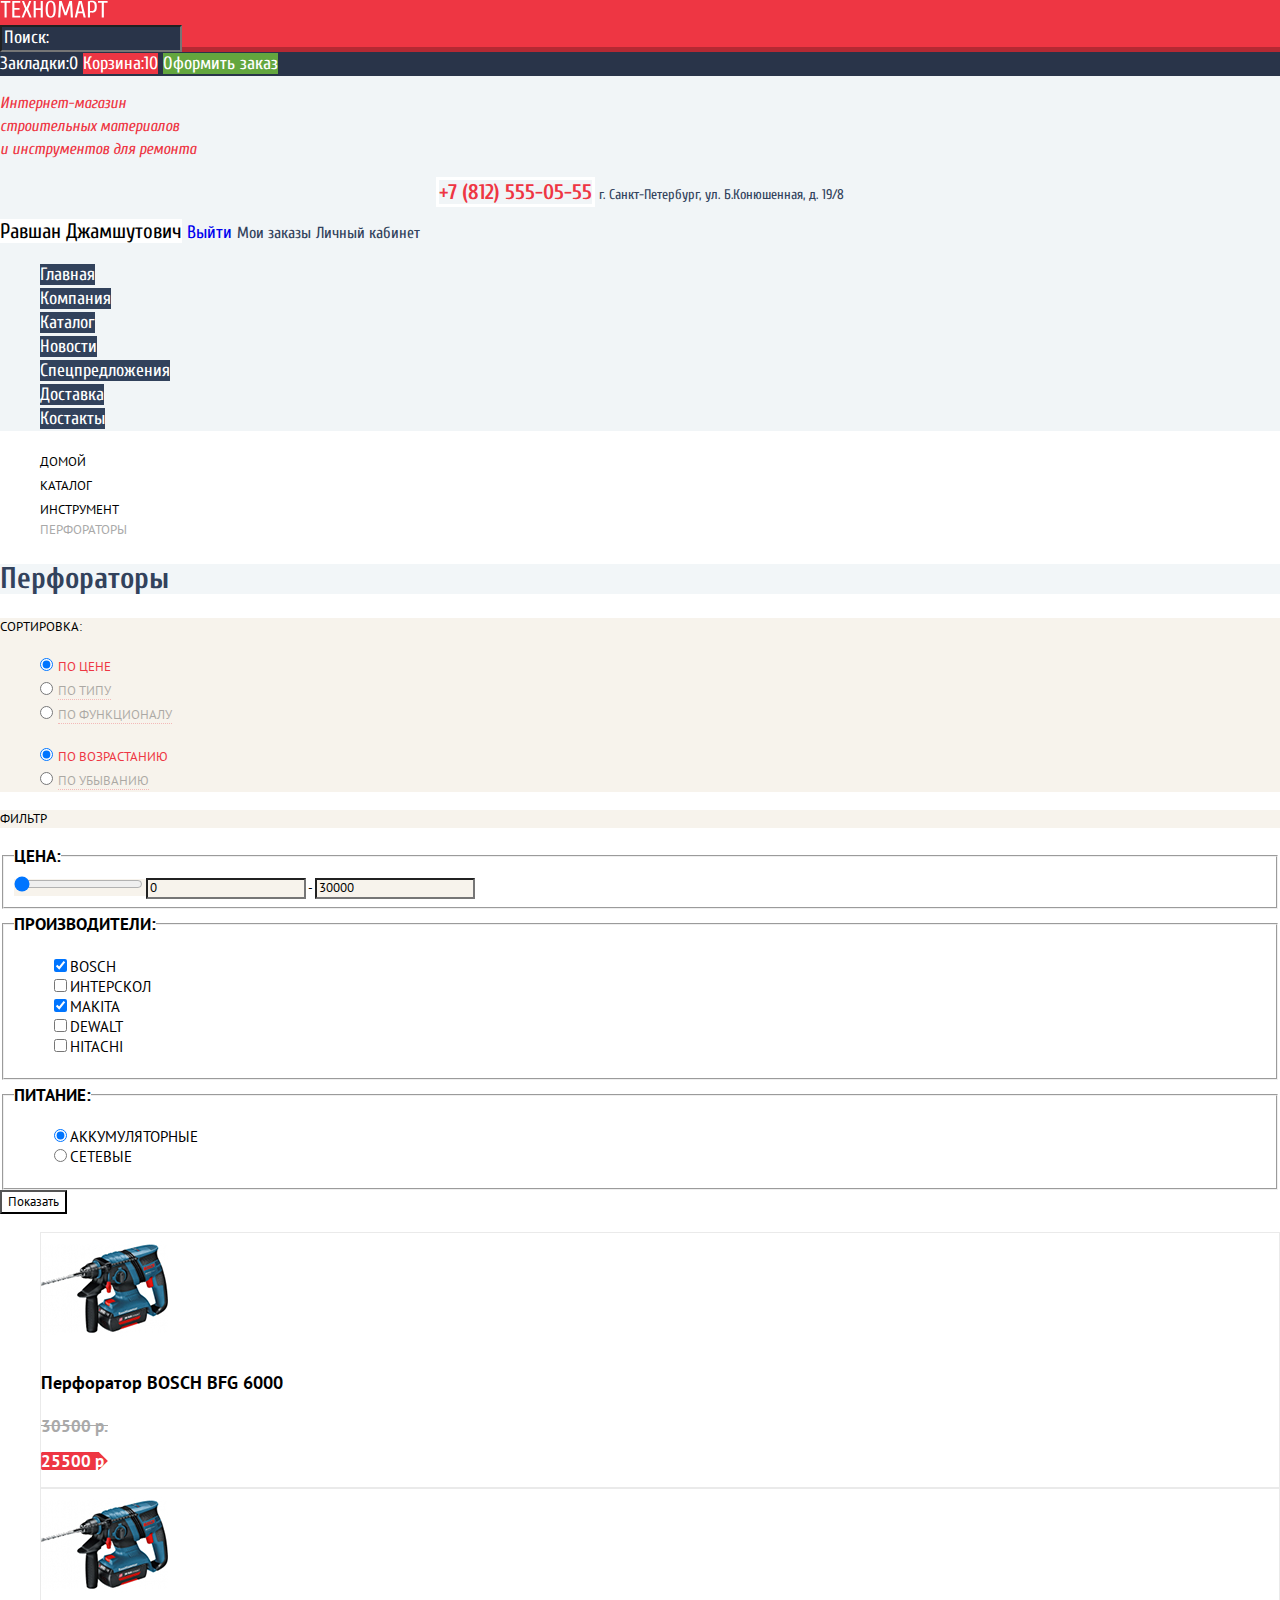
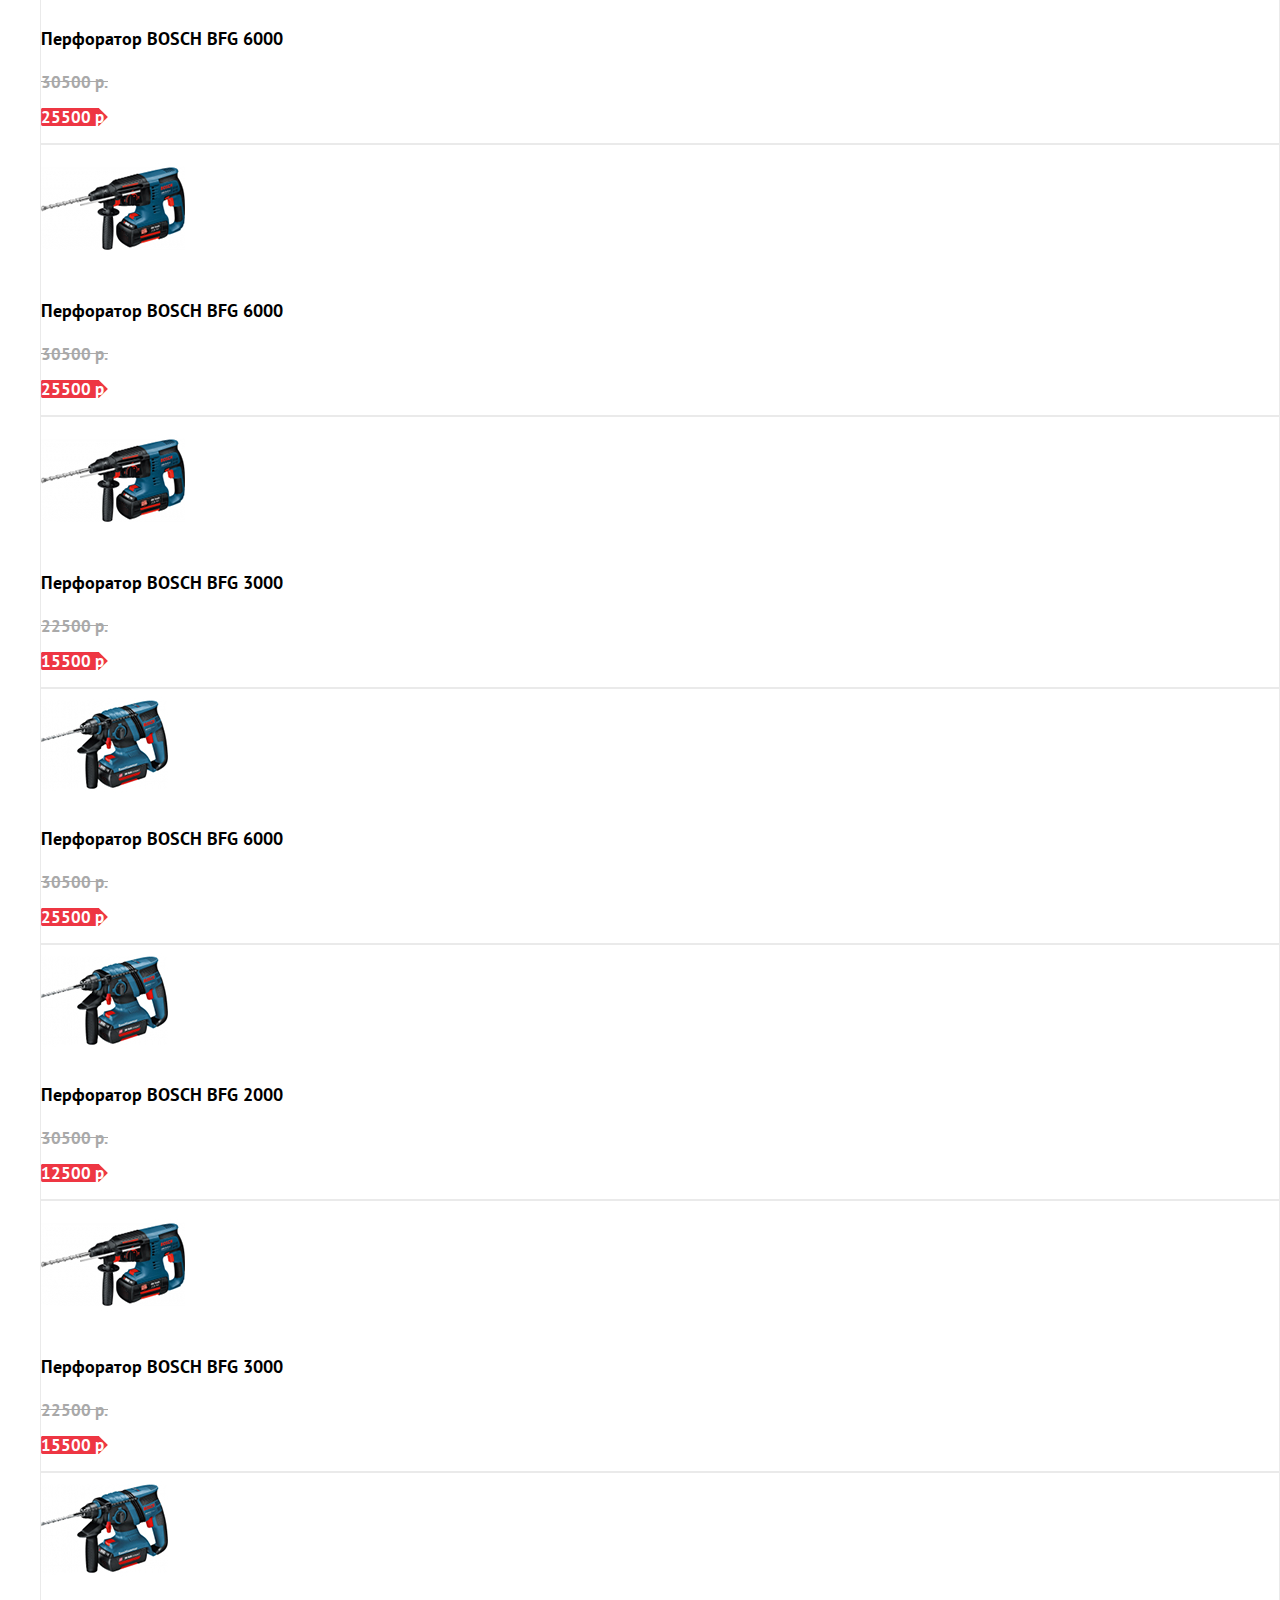
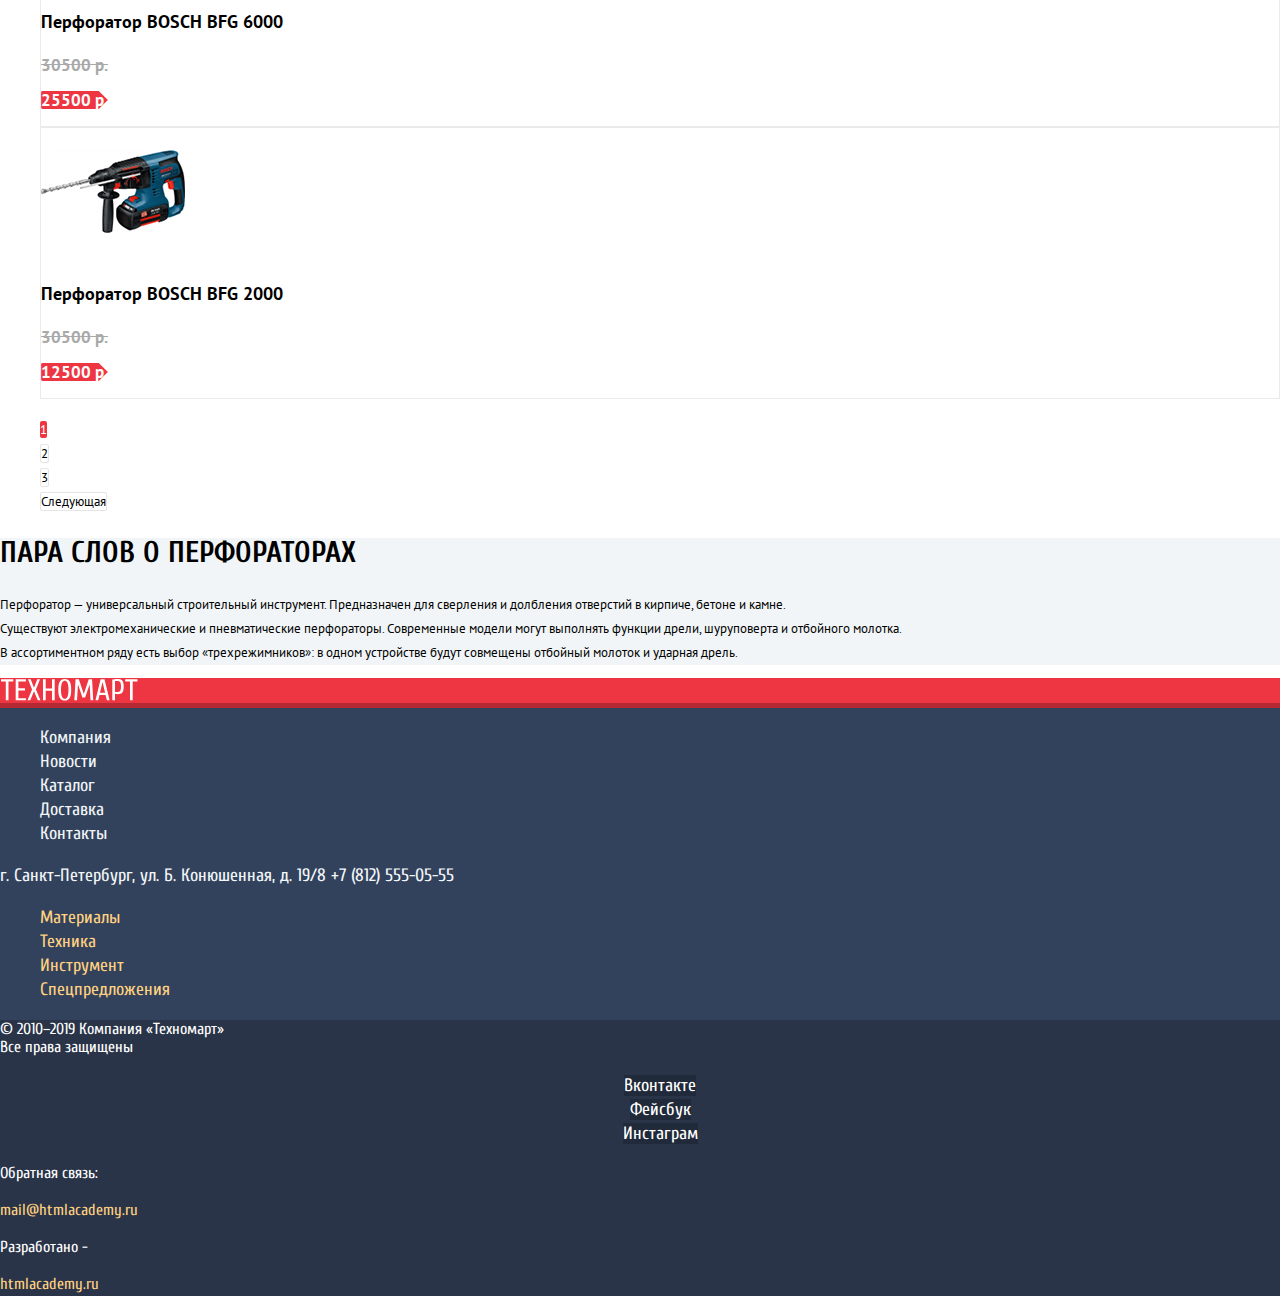
==== catalog.html @ be98cbd3 "Merge pull request #7 from NikitaShakhovich/master" ====
<!DOCTYPE html>
<html class="page" lang="ru">
<head>
  <meta charset="utf-8">
  <title>Каталог - «Техномарт»</title>
  <link rel="preconnect" href="https://fonts.gstatic.com">
  <link href="https://fonts.googleapis.com/css2?family=Cuprum:ital,wght@0,400;0,700;1,400&family=PT+Sans:wght@400;700&display=swap" rel="stylesheet">
  <link href="css/normalize.css" rel="stylesheet">
  <link href="css/style.css" rel="stylesheet">
  <link rel="icon" href="favicon.ico">
  <link rel="icon" href="img/favicon/icon.svg" type="image/svg+xml">
  <link rel="apple-touch-icon" href="img/favicon/180.png">
  <!--    <link rel="manifest" href="manifest.webmanifest">-->
</head>
<body class="page-body">
  <header class="main-header">
    <section class="background-header">
      <div class="main-logo">
        <a>
          <img src="img/icons/logohead.svg" height="18" width="108" alt="logo-technomart-head">
        </a>
        <form class="main-search">
          <input type="search" name="search" placeholder="Поиск:">
        </form>
      </div>
      <div class="main-cart">
        <a class="bookmark" href="#">Закладки:0</a>
        <a class="cart-item" href="#">Корзина:10</a>
        <a class="checkout" href="#">Оформить заказ</a>
      </div>
    </section>
      <div class="head-title">
        <p>Интернет-магазин<br>
          строительных материалов<br>
          и инструментов для ремонта</p>
      </div>
      <div class="head-contact">
        <p>
          <a class="head-phone" href="tel:+78125550555">+7 (812) 555-05-55</a>
          г. Санкт-Петербург, ул. Б.Конюшенная, д. 19/8
        </p>
      </div>
      <div>
        <a class="personal-infomation" href="#">Равшан Джамшутович</a>
        <a class="exit-account" href="#">Выйти</a>
        <a class="orders" href="#">Мои заказы</a>
        <a class="personal-account" href="#">Личный кабинет</a>
      </div>
      <nav class="head-navigation">
        <ul>
          <li><a href="index.html">Главная</a></li>
          <li><a href="#">Компания</a></li>
          <li><a href="catalog.html">Каталог</a></li>
          <li><a href="#">Новости</a></li>
          <li><a href="#">Спецпредложения</a></li>
          <li><a href="#">Доставка</a></li>
          <li><a href="#">Костакты</a></li>
        </ul>
      </nav>
  </header>
  <main class="container">
    <ul class="breadcrumbs">
      <li>
        <a href="index.html">Домой</a>
      </li>
      <li>
        <a href="#">Каталог</a>
      </li>
      <li>
        <a href="#">Инструмент</a>
      </li>
      <li class="breadcrumbs-current">Перфораторы</li>
    </ul>
    <h2 class="h2-catalog">Перфораторы</h2>
    <section class="sorting">
      <h3>Сортировка:</h3>
        <ul class="sorting-list">
          <li class="sorting-item sorting-input-checked">
              <input class="sorting-input-checkbox sorting-input-checked" type="radio" checked name="sorting" value="price" id="sorting-price">
              <label for="sorting-price">по цене</label>
          </li>
          <li class="sorting-item">
              <input class="sorting-input-checkbox" type="radio" name="sorting" value="tupe" id="sorting-tupe">
              <label for="sorting-tupe">по типу</label>
          </li>
          <li class="sorting-item">
              <input class="sorting-input-checkbox" type="radio" name="sorting" value="functional" id="sorting-functional">
              <label for="sorting-functional">по функционалу</label>
          </li>
        </ul>
        <ul class="sorting-list">
          <li class="sorting-item sorting-input-checked">
              <input class="sorting-input-checkbox" type="radio" checked name="topbottom" value="top" id="topbottom-top">
              <label for="topbottom-top">по возрастанию</label>
          </li>
          <li class="sorting-item">
              <input class="sorting-input-checkbox" type="radio" name="topbottom" value="bottom" id="topbottom-bottom">
              <label for="topbottom-bottom">по убыванию</label>
          </li>
        </ul>
    </section>
    <section class="filters">
      <h3>Фильтр</h3>
      <form class="filter" method="get" action="https://echo.htmlacademy.ru/">
        <fieldset class="price-filter">
          <legend>Цена:</legend>
          <label class="price-range">
            <input type="range" name="lineprice" min="1" max="30000" value="1">
          </label>
          <label class="price-min">
            <input type="text" name="minprice" value="0">
          </label>
          <label class="price-max">
            - <input type="text" name="maxprice" value="30000">
          </label>
        </fieldset>
        <fieldset class="manufacturer-filter">
          <legend>Производители:</legend>
          <ul>
            <li class="filter-option filter-checkbox">
              <input class="filter-input-checkbox filter-input" type="checkbox" checked name="bosch" id="filtr-bosch">
              <label for="filtr-bosch">Bosch</label>
            </li>
            <li class="filter-option filter-checkbox">
              <input class="filter-input-checkbox filter-input" type="checkbox" name="interscol" id="filtr-interscol">
              <label for="filtr-interscol">Интерскол</label>
            </li>
            <li class="filter-option filter-checkbox">
              <input class="filter-input-checkbox filter-input" type="checkbox" checked name="makita" id="filtr-makita">
              <label for="filtr-makita">Makita</label>
            </li>
            <li class="filter-option filter-checkbox">
              <input class="filter-input-checkbox filter-input" type="checkbox" name="dewalt" id="filtr-dewalt">
              <label for="filtr-dewalt">Dewalt</label>
            </li>
            <li class="filter-option filter-checkbox">
              <input class="filter-input-checkbox filter-input" type="checkbox" name="hitachi" id="filtr-hitachi">
              <label for="filtr-hitachi">Hitachi</label>
            </li>
          </ul>
        </fieldset>
        <fieldset class="food-filter">
          <legend>Питание:</legend>
          <ul>
            <li class="filter-option filter-radio">
              <input class="filter-input-radio filter-input" type="radio" checked name="food" value="battery" id="battery-food">
              <label for="battery-food">Аккумуляторные</label>
            </li>
            <li class="filter-option filter-radio">
              <input class="filter-input-radio filter-input" type="radio" name="food" value="electro" id="electro-food">
              <label for="electro-food">Сетевые</label>
            </li>
          </ul>
        </fieldset>
        <button type="submit" class="filter-button button">Показать</button>
      </form>
    </section>
    <section class="catalog">
      <ul class="catalog-list">
        <li class="catalog-item">
<!--          сейчас надо прописывать высоту и ширину? я так думаю лучше прописать в css максимальную высоту и ширину.-->
          <img src="img/bosch-bfg-6000.jpg" height="112" width="127" alt="Перфоратор BOSCH BFG 6000">
          <em>
            <a class="emerging-buy" href="#">купить</a>
            <a class="emerging-bookmarks" href="#">в закладки</a>
          </em>
          <a href="#"><h4>Перфоратор BOSCH BFG 6000</h4></a>
          <p><del>30500 р.</del></p>
          <p class="product-price">25500 р.</p>
        </li>
        <li class="catalog-item">
          <img src="img/bosch-bfg-6000.jpg" width="127" height="112" alt="Перфоратор BOSCH BFG 6000">
          <em>
            <a class="emerging-buy" href="#">купить</a>
            <a class="emerging-bookmarks" href="#">в закладки</a>
          </em>
          <a href="#"><h4>Перфоратор BOSCH BFG 6000</h4></a>
          <p><del>30500 р.</del></p>
          <p class="product-price">25500 р.</p>
        </li>
        <li class="catalog-item">
          <img src="img/bosch-bfg-3000-2000.jpg" height="128" width="144" alt="Перфоратор BOSCH BFG 2000">
          <em>
            <a class="emerging-buy" href="#">купить</a>
            <a class="emerging-bookmarks" href="#">в закладки</a>
          </em>
          <a href="#"><h4>Перфоратор BOSCH BFG 6000</h4></a>
          <p><del>30500 р.</del></p>
          <p class="product-price">25500 р.</p>
        </li>
        <li class="catalog-item">
          <img src="img/bosch-bfg-3000-2000.jpg" height="128" width="144" alt="Перфоратор BOSCH BFG 2000">
          <em>
            <a class="emerging-buy" href="#">купить</a>
            <a class="emerging-bookmarks" href="#">в закладки</a>
          </em>
          <a href="#"><h4>Перфоратор BOSCH BFG 3000</h4></a>
          <p><del>22500 р.</del></p>
          <p class="product-price">15500 р.</p>
        </li>
        <li class="catalog-item">
          <img src="img/bosch-bfg-6000.jpg" width="127" height="112" alt="Перфоратор BOSCH BFG 6000">
          <em>
            <a class="emerging-buy" href="#">купить</a>
            <a class="emerging-bookmarks" href="#">в закладки</a>
          </em>
          <a href="#"><h4>Перфоратор BOSCH BFG 6000</h4></a>
          <p><del>30500 р.</del></p>
          <p class="product-price">25500 р.</p>
        </li>
        <li class="catalog-item">
          <img src="img/bosch-bfg-6000.jpg" height="112" width="127" alt="Перфоратор BOSCH BFG 6000">
          <em>
            <a class="emerging-buy" href="#">купить</a>
            <a class="emerging-bookmarks" href="#">в закладки</a>
          </em>
          <a href="#"><h4>Перфоратор BOSCH BFG 2000</h4></a>
          <p><del>30500 р.</del></p>
          <p class="product-price">12500 р.</p>
        </li>
        <li class="catalog-item">
          <img src="img/bosch-bfg-3000-2000.jpg" width="144" height="128" alt="Перфоратор BOSCH BFG 2000">
          <em>
            <a class="emerging-buy" href="#">купить</a>
            <a class="emerging-bookmarks" href="#">в закладки</a>
          </em>
          <a href="#"><h4>Перфоратор BOSCH BFG 3000</h4></a>
          <p><del>22500 р.</del></p>
          <p class="product-price">15500 р.</p>
        </li>
        <li class="catalog-item">
          <img src="img/bosch-bfg-6000.jpg" height="112" width="127" alt="Перфоратор BOSCH BFG 6000">
          <em>
            <a class="emerging-buy" href="#">купить</a>
            <a class="emerging-bookmarks" href="#">в закладки</a>
          </em>
          <a href="#"><h4>Перфоратор BOSCH BFG 6000</h4></a>
          <p><del>30500 р.</del></p>
          <p class="product-price">25500 р.</p>
        </li>
        <li class="catalog-item">
          <img src="img/bosch-bfg-3000-2000.jpg" width="144" height="128" alt="Перфоратор BOSCH BFG 6000">
          <em>
            <a class="emerging-buy" href="#">купить</a>
            <a class="emerging-bookmarks" href="#">в закладки</a>
          </em>
          <a href="#"><h4>Перфоратор BOSCH BFG 2000</h4></a>
          <p><del>30500 р.</del></p>
          <p class="product-price">12500 р.</p>
        </li>
      </ul>
      <ul class="pagination-list">
        <li class="pagination-item pagination-item-current"><a>1</a></li>
        <li class="pagination-item"><a href="#">2</a></li>
        <li class="pagination-item"><a href="#">3</a></li>
        <li class="pagination-item"><a href="#">Следующая</a></li>
      </ul>
    </section>
    <section class="description-perforators">
      <h2>ПАРА СЛОВ О ПЕРФОРАТОРАХ</h2>
      <p>Перфоратор — универсальный строительный инструмент. Предназначен для сверления и долбления отверстий в кирпиче, бетоне и камне.<br>
        Существуют электромеханические и пневматические перфораторы. Современные модели могут выполнять функции дрели, шуруповерта и отбойного молотка.<br>
        В ассортиментном ряду есть выбор «трехрежимников»: в одном устройстве будут совмещены отбойный молоток и ударная дрель.</p>
    </section>
  </main>
  <footer class="main-footer">
    <div class="footer-logo">
      <a>
        <img src="img/icons/logofooter.svg" height="23" width="138" alt="logo-technomart-footer">
      </a>
    </div>
    <nav class="footer-navigation">
      <ul class="footer-navigation-list">
        <li><a href="#">Компания</a></li>
        <li><a href="#">Новости</a></li>
        <li><a href="catalog.html">Каталог</a></li>
        <li><a href="#">Доставка</a></li>
        <li><a href="#">Контакты</a></li>
      </ul>
    </nav>
    <p class="footer-contact">г. Санкт-Петербург, ул. Б. Конюшенная, д. 19/8
      <a class="footer-phone" href="tel:+78125550555">+7 (812) 555-05-55</a>
    </p>
    <nav class="navigation-catalog">
      <ul class="navigation-catalog-list">
        <li><a href="#">Материалы</a></li>
        <li><a href="#">Техника</a></li>
        <li><a href="#">Инструмент</a></li>
        <li><a href="#">Спецпредложения</a></li>
      </ul>
    </nav>
    <section class="social">
      <p class="copyright-tehnomart">© 2010–2019 Компания «Техномарт»<br>
        Все права защищены</p>
      <div class="footer-social">
        <ul class="social-list">
          <li><a class="social-button" href="#">Вконтакте</a></li>
          <li><a class="social-button" href="#">Фейсбук</a></li>
          <li><a class="social-button" href="#">Инстаграм</a></li>
        </ul>
      </div>
      <div class="footer-feedback">
        <p>Обратная связь:</p>
        <a class="footer-link" href="mailto:mail@htmlacademy.ru">mail@htmlacademy.ru</a>
      </div>
      <div class="copyright-htmlacademy">
        <p>Разработано -</p>
        <a class="footer-link" href="https://htmlacademy.ru/">htmlacademy.ru</a>
      </div>
    </section>
  </footer>
</body>
</html>
---- css/style.css ----
/* Variables color text */

:root {
  --basic-black: #000000;
  --basic-white: #FFFFFF;
  --basic-sales-product: #A9A9A9;
  --basic-footer-nav: #F1F5F7;
  --basic-footer-catalog: #FFD180;
  --basic-block-popular: #32425C;
  --basic-hover: #EE3643;               /*  текст при наведении курсора */
  --basic-click: #C5C5C5;               /* текст при клике в блоке логина */
  --basic-footer-contact: #F3F7F9;

  /* Variables color background */

  --basic-button-rest: #EE3643;
  --basic-button-hover: #CA2C37;
  --basic-button-click: #BA2732;
  --basic-nav-rest: #32425C;            /* background блока навигации в покое */
  --basic-block-content: #F7F3EC;       /* background блока фильтров и контент блока под блоком фильтров  */
  --basic-block-name: #F2F6F8;          /* background в блоке <h2> */
  --basic-block-cart: #63A63E;          /* background оформить заказ и купить в покое, оформить заказ (клик) */
  --basic-header-rest: #293449;
  --basic-bookmarks-click: #161D29;     /* background при клике закладкам */
  --basic-buy-hover: #5FBB2D;           /* background при наведении курсора на оформить заказ (купить) */
  --basic-buy-click: #518534;           /* background при клике по оформить заказ (купить) */
  --basic-logo-click: #ba2732;
  --basic-nav-click: #1D2739;           /* background клик по блоку навигации */
  --basic-background-popular: #F9F5F0;
  --basic-block-service: #f1f5f7;       /* background в блоке сервис и описание страницы в блоке над footer */
  --basic-background-popap: #F1F1F1;
  --basic-rgba-header: rgba(255, 255, 255, 0.5);

  /* Variables background block categories catalog */

  --basic-category-materials: #FFBF47;
  --basic-category-tools: #3BBCE3;
  --basic-category-technic: #DC91D8;
  --basic-category-sale: #8ED78F;
  --basic-category-delivery: #FFC047;
  --basic-category-perforators: rgba(0, 0, 0, 0.25);

  /* Variables border color and shadow */
  --basic-white-rgba: rgba(255, 255, 255, 0.3);
  --basic-hover-rgba: rgba(77.3, 77.3, 77.3, 0.3);
  --basic-active-rgba: rgba(169, 169, 169, 0.3);
  --basic-footer-active: rgba(241, 245, 247, 0.5);
  --basic-border-product: #EAEAEA;
  --basic-shadow-buy: #367315;
  --basic-border-bookmarks: #63A63E;
  --basic-border-bookmarks-hover: #32425C;
  --basic-shadow-block-service: #293449;
  --basic-shadow-block-service2: #405069;
  --basic-gradient: #212A3A;
  --basic-border-pagination: #E5E5E5;
  --basic-border-active: #EE3643;
}

/* Global */
body {
  min-width: 1200px;
  margin: 0;
  padding: 0;
  font-family: Cuprum, "PT Sans", Arial, sans-serif;
  font-size: 18px;
  line-height: 24px;
  font-weight: 400;
  color: var(--basic-white);
  background-color: var(--basic-white);   /* ЗАМЕНИТЬ НА БЕЛЫЙ */
}

img {
  max-width: 100%;
  height: auto;
}

a {
  text-decoration: none;
}

/* HEADER */
.main-header {
  background-color: var(--basic-block-service);
}
.main-logo {
  background-color: var(--basic-button-rest);
  box-shadow: inset 0 -5px 0 rgba(0, 0, 0, 0.24);
}
.main-logo:active{
  background-color: var(--basic-logo-click);   /* на главной убрать  */
}
.main-logo:hover,
.main-logo:focus{
}
.main-search input {
  background-color: var(--basic-header-rest);
}
.main-search input::placeholder {
  color: var(--basic-white);
}
.main-search input:focus {
  background-color: var(--basic-white);
}
.background-header {
  background-color: var(--basic-header-rest);
}
.checkout {
  background-color: var(--basic-block-cart);
  color: var(--basic-white);
}
.checkout:focus,
.checkout:hover{
  background-color: var(--basic-buy-hover);
}
.checkout:active{
  background-color: var(--basic-block-cart);
  color: var(--basic-rgba-header);
}
.cart:focus,
.cart:hover{}
.cart:active{
  color: var(--basic-rgba-header);
}
.cart, .cart-item {
  color: var(--basic-white);
}
.bookmark {
  color: var(--basic-white);
}
.bookmark:active{
  background-color: var(--basic-bookmarks-click);
  color: var(--basic-rgba-header);
}
.bookmark a:hover,
.bookmark a:focus{}
.head-title {
  color: var(--basic-hover);
  font: inherit;
  font-style: italic;
  font-size: 16px;
  line-height: 23px;
}
.head-contact {
  color: var(--basic-block-popular);
  font-size: 14px;
  line-height: 24px;
  text-align: center;
}
.head-phone {
  color: var(--basic-hover);
  font-size: 21px;
  line-height: 30px;
  font-weight: bold;
  border: 3px solid var(--basic-white);
}
.login a, .personal-infomation {
  background-color: var(--basic-white);
  color: var(--basic-black);
  font-size: 21px;
  line-height: 21px;
}
.login a:hover,
.login a:focus,
.personal-infomation:hover,
.personal-infomation:focus,
.orders:hover,
.orders:focus,
.personal-account:hover,
.personal-account:focus{
  color: var(--basic-hover);
}
.login a:active,
.personal-infomation:active,
.personal-account:active,
.orders:active {
  color: var(--basic-click);
}
.head-navigation ul{
  list-style: none;
}
.head-navigation a{
  background-color: var(--basic-nav-rest);
  color: var(--basic-white);
}
.head-navigation a:hover,
.head-navigation a:focus{
  background-color: var(--basic-header-rest);
}
.head-navigation a:active{
  color: var(--basic-rgba-header);
}


/* CATALOG categories */
.categories-list{
  list-style: none;
}
.categories-materials {
  background-color: var(--basic-category-materials);
}
.categories-tool {
  background-color: var(--basic-category-tools);
}
.categories-technics {
  background-color: var(--basic-category-technic);
}
.categories-sale {
  background-color: var(--basic-category-sale);
}
.categories-delivery {
  background-color: var(--basic-category-delivery);
}
.categories-list a {
  font-size: 14px;
  line-height: 30px;
  background-color: var(--basic-white-rgba);
  color: var(--basic-white);
  text-transform: uppercase;
}
.categories-list h3{
  font-size: 24px;
  line-height: 30px;
  font-weight: bold;
}
.categories-list a:hover,
.categories-list a:focus {
  background-color: var(--basic-hover-rgba);
}
.categories-list a:active{
  background-color: var(--basic-active-rgba);
}
.categories-perforators h2 {
  background-color: var(--basic-category-perforators);
  font-size: 36px;
  line-height: 36px;
  font-weight: bold;
  text-transform: uppercase;
}
.categories-perforators p {
  background-color: var(--basic-category-perforators);
}
.categories-perforators a {
  text-transform: uppercase;
  font-size: 14px;
  line-height: 18px;
  color: var(--basic-white);
  background-color: var(--basic-button-rest);
}
.categories-perforators a:hover,
.categories-perforators a:focus {
  background-color: var(--basic-button-hover);
}
.categories-perforators a:active {
  background-color: var(--basic-button-click);
}


/* popular goods */
.block-popular {
  background-color: var(--basic-background-popular);
}
 .block-popular h2 {
  font-size: 30px;
  line-height: 30px;
  color: var(--basic-block-popular);
  text-transform: uppercase;
  font-weight: 400;
}
.button-red {
  text-transform: uppercase;
  font-size: 14px;
  line-height: 18px;
  color: var(--basic-white);
  background-color: var(--basic-button-rest);
}
.button-red:hover,
.button-red:focus {
  background-color: var(--basic-button-hover);
}
.button-red:active {
  background-color: var(--basic-button-click);
}
.popular-product-list, .catalog-list {
  list-style: none;
}
.popular-product-item, .catalog-item  {
  border: 1px solid var(--basic-border-product);
}
.popular-product-item p, .catalog-item{
  font-family: 'PT Sans', sans-serif;
  font-size: 17px;
  line-height: 18px;
  font-weight: bold;
  color: var(--basic-sales-product);
}
.popular-product-item .product-price,
.catalog-item .product-price {
  background-image: url("../img/icons/red-button-price.svg");
  background-repeat: no-repeat;
  background-size: contain;
  color: var(--basic-white);
  font-family: 'PT Sans', sans-serif;
  font-size: 17px;
  line-height: 18px;
  font-weight: bold;
}
em {
  display: none;
}
.popular-product-item:hover em,
.catalog-item:hover em{
  display: block;
}
em .emerging-buy{
  color: var(--basic-white);
  font-size: 14px;
  line-height: 18px;
  text-transform: uppercase;
  font-style: normal;
  background-color: var(--basic-block-cart);
  border-radius: 2px;
  box-shadow: inset 0 -3px 0 var(--basic-shadow-buy);
}
.emerging-buy:hover,
.emerging-buy:focus {
  background-color: var(--basic-buy-hover);
}
.emerging-buy:active {
  background-color: var(--basic-buy-click);
}
em .emerging-bookmarks{
  color: var(--basic-block-popular);
  font-size: 14px;
  line-height: 18px;
  text-transform: uppercase;
  font-style: normal;
  border: 3px solid var(--basic-border-bookmarks);
  background-color: var(--basic-white);
  border-radius: 2px;
}
.emerging-bookmarks:hover,
.emerging-bookmarks:focus {
  border: 3px solid var(--basic-border-bookmarks-hover);
  box-shadow: 0 4px 4px rgba(0, 0, 0, 0.25);
  text-shadow: 0 4px 4px rgba(0, 0, 0, 0.25);
}
.emerging-bookmarks:active {
  border: 3px solid var(--basic-border-bookmarks-hover);
  opacity: 0.5;
  box-shadow: none;
  text-shadow: none;
}
.popular-product-item a, .catalog-item a {
  color: var(--basic-black);
  font-family: 'PT Sans', sans-serif;;
  font-size: 18px;
  line-height: 20px;
  font-weight: bold;
}


/* popular manufacturer */

.popular-manufacturer-list {
  list-style: none;
}
.popular-manufacturer-item {
  background-color: var(--basic-white);
  border: 1px solid var(--basic-border-product);
}
.popular-manufacturer-item:hover,
.popular-manufacturer-item:focus {
  background-color: var(--basic-white);
  box-shadow: 0 4px 20px rgba(0, 0, 0, 0.15);
}
.popular-manufacturer-item:active {
  background-color: var(--basic-white);
  box-shadow: 0 4px 20px rgba(0, 0, 0, 0.15);
  opacity: 0.5;
}


/* block service  */
.service {
  background-color: var(--basic-block-service);
}
.service-list {
  list-style: none;
}
.service h2, .description-perforators h2 {
  color: var(--basic-black);
  text-transform: none;
  font-size: 30px;
  line-height: 30px;
}
.service p, .description-perforators p {
  font-family: 'PT Sans', sans-serif;;
  font-size: 13px;
  line-height: 24px;
  color: var(--basic-black);
}
.description-service {
  list-style: none;
}
.description-service h2, .h2-catalog {
  color: var(--basic-block-popular);
  text-transform: none;
  font-size: 30px;
  line-height: 30px;
}
.description-service p {
  font-family: 'PT Sans', sans-serif;;
  font-size: 13px;
  line-height: 24px;
  color: var(--basic-black);
}
.service-list label {
  font-size: 21px;
  line-height: 30px;
  font-weight: bold;
  color: var(--basic-white);
  background-color: var(--basic-nav-rest) ;
  box-shadow: 0 1px 0 var(--basic-shadow-block-service), inset 0 1px 0 var(--basic-shadow-block-service2);
}

.service-item input:checked + label {
  color: var(--basic-block-popular);
  background-color: var(--basic-white);
  box-shadow: 0 1px 0 var(--basic-white);
}
.service-item label:hover {
  color: var(--basic-white);
  background-color: var(--basic-header-rest);
  box-shadow: 0 1px 0 var(--basic-shadow-block-service), inset 0 1px 0 var(--basic-shadow-block-service2);
}


/*  description-company  */
.description-company h2 {
  color: var(--basic-black);
  text-transform: none;
  font-size: 30px;
  line-height: 30px;
}
.description-company p {
  font-family: 'PT Sans', sans-serif;
  font-size: 13px;
  line-height: 24px;
  color: var(--basic-black);
}
.delivery-list {
  font-size: 18px;
  line-height: 24px;
  color: var(--basic-black);
}
.contact h2 {
  color: var(--basic-black);
  text-transform: none;
  font-size: 30px;
  line-height: 30px;
}
.contact p {
  font-family: 'PT Sans', sans-serif;;
  font-size: 13px;
  line-height: 24px;
  color: var(--basic-black);
}


/* footer */
.main-footer {
  background-color: var(--basic-nav-rest);
}
.footer-logo {
  background-color: var(--basic-button-rest);
  box-shadow: inset 0 -5px 0 rgba(0, 0, 0, 0.24);
}
.footer-logo:active{
  background-color: var(--basic-logo-click);   /* на главной убрать  */
}
.footer-logo a:hover,
.footer-logo a:focus{}

.footer-navigation-list {
  list-style: none;
}
.footer-navigation-list a{
  color: var(--basic-block-service);
}
.footer-navigation-list a:hover,
.footer-navigation-list a:focus {
  text-decoration-line: underline;
}
.footer-navigation-list a:active {
  opacity: 0.5;
  text-decoration: none;
}
.footer-contact {
  color: var(--basic-footer-contact);
}
.footer-phone {
  color: var(--basic-footer-contact);
}
.navigation-catalog-list {
  list-style: none;
}
.navigation-catalog-list a {
  color: var(--basic-footer-catalog);
}
.navigation-catalog-list a:hover,
.navigation-catalog-list a:focus {
  text-decoration-line: underline;
}
.navigation-catalog-list a:active {
  opacity: 0.5;
  text-decoration: none;
}


/* social */
.social {
  background-color: var(--basic-header-rest);
}
.social p {
  font-size: 16px;
  line-height: 18px;
}
.social-list {
  list-style: none;
  text-align: center;
}
.social-button {
  color: inherit;
  background: linear-gradient(0deg, var(--basic-gradient), var(--basic-gradient));
}
.social-button:hover,
.social-button:focus,
.social-button:active{
  background: var(--basic-button-rest)
}
.footer-link, .footer-feedback p {
  font-size: 16px;
  line-height: 18px;
}
.footer-link {
  color: var(--basic-footer-catalog);
  text-decoration: none;
}
.footer-link:hover,
.footer-link:focus {
  text-decoration: underline;
}
.footer-link:active {
  color: var(--basic-button-rest);
  text-decoration: none;
}

    /* catalog header*/
.cart-item {
  background-color: var(--basic-button-rest);
}
.orders, .personal-account {
  font-size: 16px;
  line-height: 18px;
  color: var(--basic-block-popular);
}
.breadcrumbs {
  list-style: none;
}
.breadcrumbs a, .breadcrumbs-current {
  font-family: 'PT Sans', sans-serif;
  font-style: normal;
  font-size: 13px;
  line-height: 18px;
  color: var(--basic-black);
  text-transform: uppercase;
}
.breadcrumbs-current {
  color: var(--basic-sales-product);
}

/* filters adn sorting*/
.h2-catalog {
  background-color: var(--basic-block-name);
}
.sorting {
  background-color: var(--basic-block-content);
}
.sorting-list {
  list-style: none;
}

.sorting h3, .sorting-item label, .filters h3, .filters {
  color: var(--basic-black);
  font-size: 13px;
  line-height: 18px;
  font-family: 'PT Sans', sans-serif;
  font-style: normal;
  font-weight: normal;
  text-transform: uppercase;
}
.sorting-item label{
  opacity: 0.3;
  border-bottom: 1px dotted var(--basic-hover);
  list-style: none;
}
.sorting-item input:checked + label {
  color: var(--basic-hover);
  opacity: 1;
  border-bottom: none;
}
.sorting-item label:hover {
  color: var(--basic-black);
  opacity: 1;
  border-bottom: 1px solid var(--basic-hover);
  line-height: 17px;
}
.filters h3 {
  background-color: var(--basic-block-content);
}
.filters legend {
  font-size: 17px;
  line-height: 30px;
  text-transform: uppercase;
  font-weight: bold;
}
.price-max input, .price-min input, .price-range {
  background-color: var(--basic-block-content);
}
.manufacturer-filter ul {
  list-style: none;
}
.manufacturer-filter label {
  font-size: 15px;
  line-height: 19px;
}

.filter-input-checkbox:hover + label,
.filter-input-checkbox:focus + label,
.filter-input-checkbox:checked + label{
}
.filter-input-checkbox:disabled + label {
  opacity: 0.4;
}
.filter-input-radio:hover + label,
.filter-input-radio:focus + label,
.filter-input-radio:checked + label{
}
.filter-input-radio:disabled + label{
  opacity: 0.4;
}
.food-filter ul {
  list-style: none;
}
.food-filter label {
  font-size: 15px;
  line-height: 19px
}
.filter-button {
  background-color: var(--basic-white);
  font-size: 13px;
  line-height: 18px;
}


/* pagination-list */
.pagination-list {
  list-style: none;
}
.pagination-item a{
  border: 1px solid var(--basic-border-pagination);
  border-radius: 2px;
  font-family: 'PT Sans', sans-serif;
  font-size: 13px;
  line-height: 18px;
  font-weight: normal;
  color: var(--basic-black);
  background-color: var(--basic-white);
}
.pagination-item a:active{
  border: 1px solid var(--basic-border-active);
}
.pagination-item-current a,
.pagination-item-current a:hover,
.pagination-item-current a:focus,
.pagination-item-current a:active {
  border: none;
  background-color: var(--basic-button-rest);
  color: var(--basic-white);
}

   /*description page*/

.description-perforators  {
  background-color: var(--basic-block-service);
}
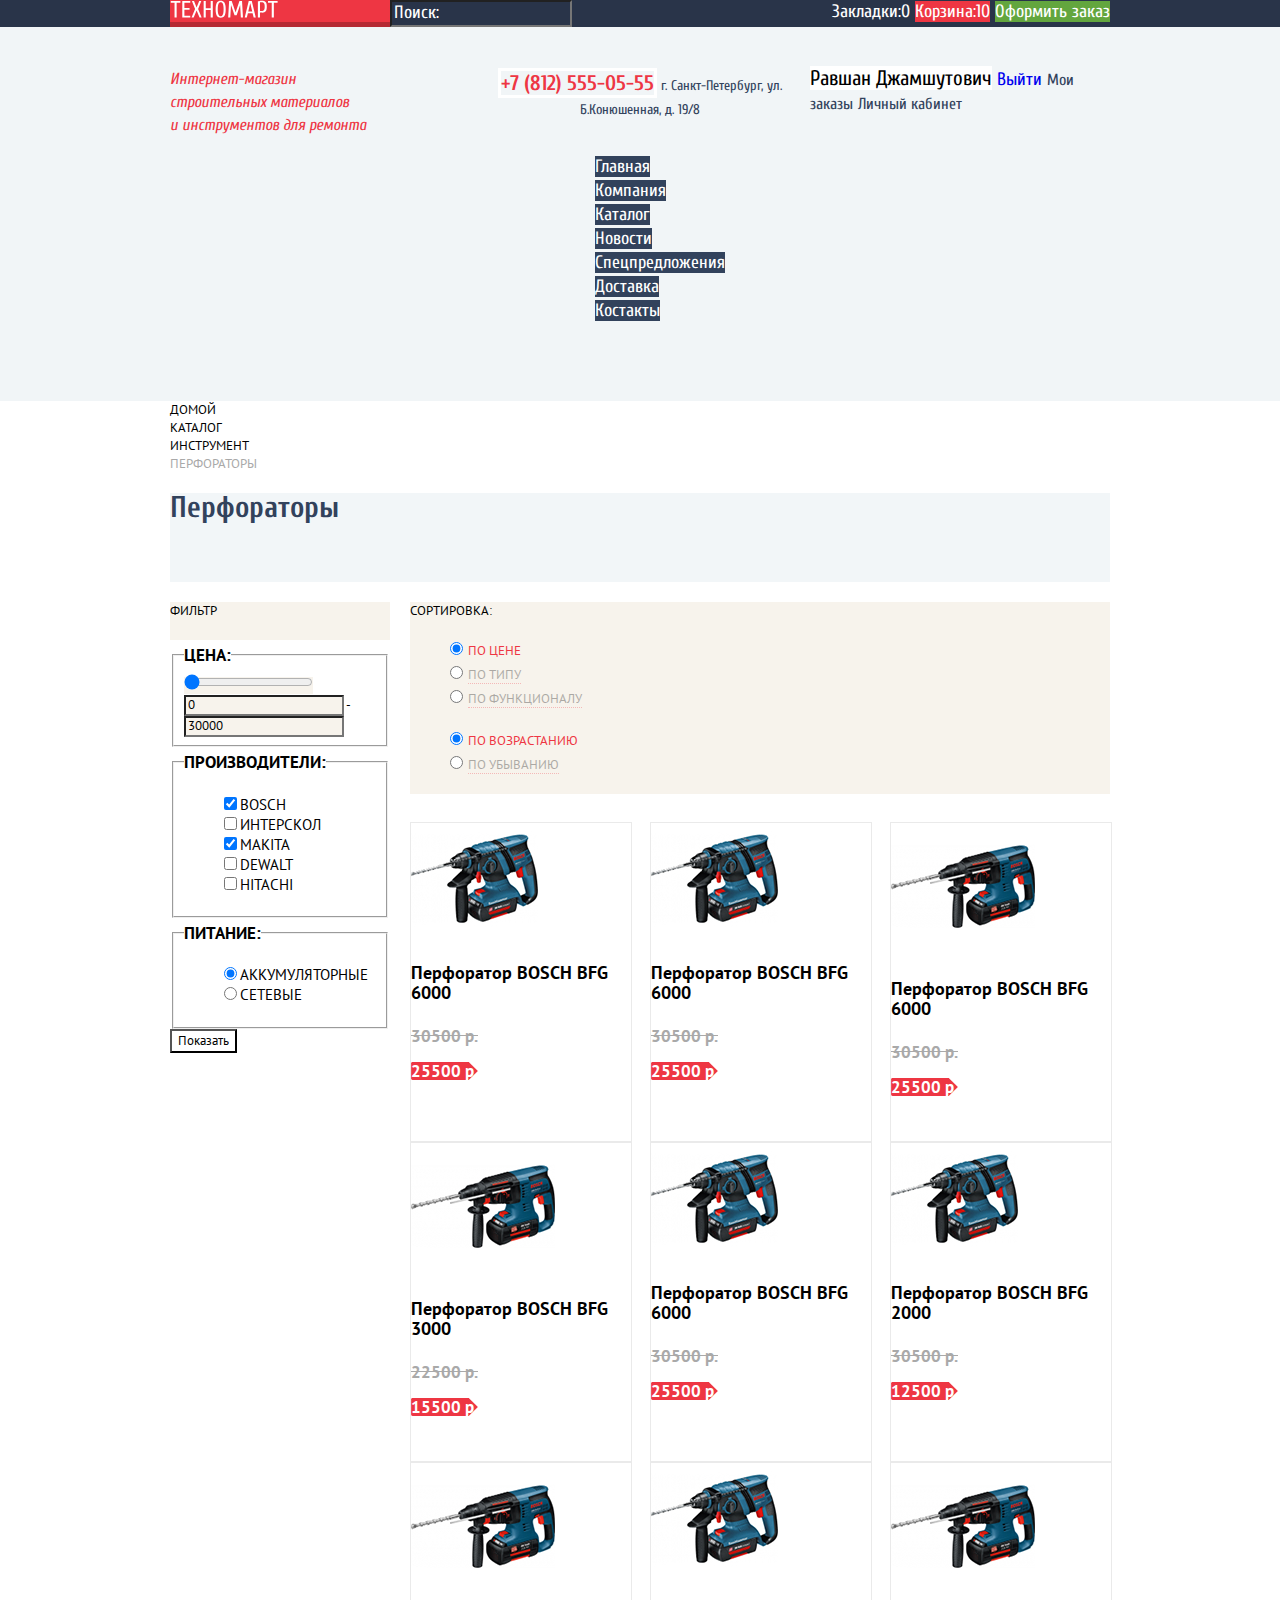
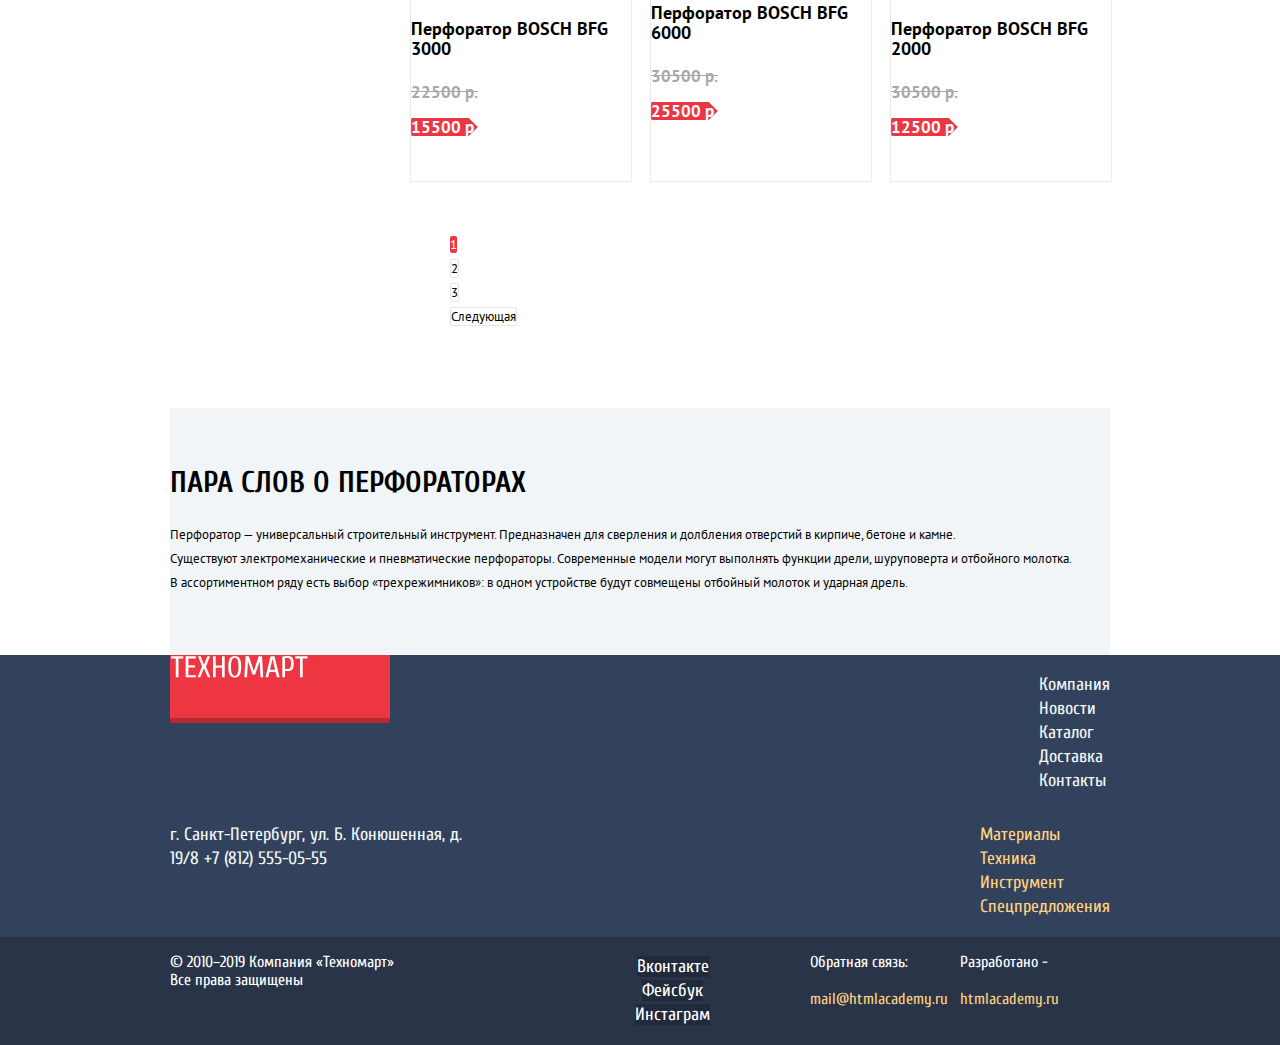
==== commit 4c068636: "Merge pull request #9 from NikitaShakhovich/master" ====
--- a/catalog.html
+++ b/catalog.html
@@ -13,290 +13,347 @@
   <!--    <link rel="manifest" href="manifest.webmanifest">-->
 </head>
 <body class="page-body">
-  <header class="main-header">
-    <section class="background-header">
-      <div class="main-logo">
-        <a>
-          <img src="img/icons/logohead.svg" height="18" width="108" alt="logo-technomart-head">
-        </a>
+<header class="main-header">
+  <div class="main-bar">
+    <section class="smooth container">
+      <section class="background-header">
+        <div class="main-logo">
+          <a class="logo-img">
+            <img src="img/icons/logohead.svg" height="18" width="108" alt="logo-technomart-head">
+          </a>
+        </div>
         <form class="main-search">
           <input type="search" name="search" placeholder="Поиск:">
         </form>
-      </div>
-      <div class="main-cart">
-        <a class="bookmark" href="#">Закладки:0</a>
-        <a class="cart-item" href="#">Корзина:10</a>
-        <a class="checkout" href="#">Оформить заказ</a>
-      </div>
+        <div class="main-cart">
+          <a class="bookmark" href="#">Закладки:0</a>
+          <a class="cart-item" href="#">Корзина:10</a>
+          <a class="checkout" href="#">Оформить заказ</a>
+        </div>
+      </section>
     </section>
+  </div>
+  <div class="container smooth">
+    <section class="head-information">
       <div class="head-title">
         <p>Интернет-магазин<br>
           строительных материалов<br>
           и инструментов для ремонта</p>
       </div>
       <div class="head-contact">
-        <p>
+        <p class="info-contact">
           <a class="head-phone" href="tel:+78125550555">+7 (812) 555-05-55</a>
           г. Санкт-Петербург, ул. Б.Конюшенная, д. 19/8
         </p>
       </div>
-      <div>
+      <div class="account">
         <a class="personal-infomation" href="#">Равшан Джамшутович</a>
         <a class="exit-account" href="#">Выйти</a>
         <a class="orders" href="#">Мои заказы</a>
         <a class="personal-account" href="#">Личный кабинет</a>
       </div>
-      <nav class="head-navigation">
-        <ul>
-          <li><a href="index.html">Главная</a></li>
-          <li><a href="#">Компания</a></li>
-          <li><a href="catalog.html">Каталог</a></li>
-          <li><a href="#">Новости</a></li>
-          <li><a href="#">Спецпредложения</a></li>
-          <li><a href="#">Доставка</a></li>
-          <li><a href="#">Костакты</a></li>
-        </ul>
-      </nav>
-  </header>
-  <main class="container">
-    <ul class="breadcrumbs">
-      <li>
-        <a href="index.html">Домой</a>
-      </li>
-      <li>
-        <a href="#">Каталог</a>
-      </li>
-      <li>
-        <a href="#">Инструмент</a>
-      </li>
-      <li class="breadcrumbs-current">Перфораторы</li>
-    </ul>
-    <h2 class="h2-catalog">Перфораторы</h2>
-    <section class="sorting">
-      <h3>Сортировка:</h3>
-        <ul class="sorting-list">
-          <li class="sorting-item sorting-input-checked">
-              <input class="sorting-input-checkbox sorting-input-checked" type="radio" checked name="sorting" value="price" id="sorting-price">
-              <label for="sorting-price">по цене</label>
-          </li>
-          <li class="sorting-item">
-              <input class="sorting-input-checkbox" type="radio" name="sorting" value="tupe" id="sorting-tupe">
-              <label for="sorting-tupe">по типу</label>
-          </li>
-          <li class="sorting-item">
-              <input class="sorting-input-checkbox" type="radio" name="sorting" value="functional" id="sorting-functional">
-              <label for="sorting-functional">по функционалу</label>
-          </li>
-        </ul>
-        <ul class="sorting-list">
-          <li class="sorting-item sorting-input-checked">
-              <input class="sorting-input-checkbox" type="radio" checked name="topbottom" value="top" id="topbottom-top">
-              <label for="topbottom-top">по возрастанию</label>
-          </li>
-          <li class="sorting-item">
-              <input class="sorting-input-checkbox" type="radio" name="topbottom" value="bottom" id="topbottom-bottom">
-              <label for="topbottom-bottom">по убыванию</label>
-          </li>
-        </ul>
     </section>
-    <section class="filters">
-      <h3>Фильтр</h3>
-      <form class="filter" method="get" action="https://echo.htmlacademy.ru/">
-        <fieldset class="price-filter">
-          <legend>Цена:</legend>
-          <label class="price-range">
-            <input type="range" name="lineprice" min="1" max="30000" value="1">
-          </label>
-          <label class="price-min">
-            <input type="text" name="minprice" value="0">
-          </label>
-          <label class="price-max">
-            - <input type="text" name="maxprice" value="30000">
-          </label>
-        </fieldset>
-        <fieldset class="manufacturer-filter">
-          <legend>Производители:</legend>
-          <ul>
-            <li class="filter-option filter-checkbox">
-              <input class="filter-input-checkbox filter-input" type="checkbox" checked name="bosch" id="filtr-bosch">
-              <label for="filtr-bosch">Bosch</label>
-            </li>
-            <li class="filter-option filter-checkbox">
-              <input class="filter-input-checkbox filter-input" type="checkbox" name="interscol" id="filtr-interscol">
-              <label for="filtr-interscol">Интерскол</label>
-            </li>
-            <li class="filter-option filter-checkbox">
-              <input class="filter-input-checkbox filter-input" type="checkbox" checked name="makita" id="filtr-makita">
-              <label for="filtr-makita">Makita</label>
-            </li>
-            <li class="filter-option filter-checkbox">
-              <input class="filter-input-checkbox filter-input" type="checkbox" name="dewalt" id="filtr-dewalt">
-              <label for="filtr-dewalt">Dewalt</label>
-            </li>
-            <li class="filter-option filter-checkbox">
-              <input class="filter-input-checkbox filter-input" type="checkbox" name="hitachi" id="filtr-hitachi">
-              <label for="filtr-hitachi">Hitachi</label>
-            </li>
-          </ul>
-        </fieldset>
-        <fieldset class="food-filter">
-          <legend>Питание:</legend>
-          <ul>
-            <li class="filter-option filter-radio">
-              <input class="filter-input-radio filter-input" type="radio" checked name="food" value="battery" id="battery-food">
-              <label for="battery-food">Аккумуляторные</label>
-            </li>
-            <li class="filter-option filter-radio">
-              <input class="filter-input-radio filter-input" type="radio" name="food" value="electro" id="electro-food">
-              <label for="electro-food">Сетевые</label>
-            </li>
-          </ul>
-        </fieldset>
-        <button type="submit" class="filter-button button">Показать</button>
-      </form>
-    </section>
-    <section class="catalog">
-      <ul class="catalog-list">
-        <li class="catalog-item">
-<!--          сейчас надо прописывать высоту и ширину? я так думаю лучше прописать в css максимальную высоту и ширину.-->
-          <img src="img/bosch-bfg-6000.jpg" height="112" width="127" alt="Перфоратор BOSCH BFG 6000">
-          <em>
-            <a class="emerging-buy" href="#">купить</a>
-            <a class="emerging-bookmarks" href="#">в закладки</a>
-          </em>
-          <a href="#"><h4>Перфоратор BOSCH BFG 6000</h4></a>
-          <p><del>30500 р.</del></p>
-          <p class="product-price">25500 р.</p>
-        </li>
-        <li class="catalog-item">
-          <img src="img/bosch-bfg-6000.jpg" width="127" height="112" alt="Перфоратор BOSCH BFG 6000">
-          <em>
-            <a class="emerging-buy" href="#">купить</a>
-            <a class="emerging-bookmarks" href="#">в закладки</a>
-          </em>
-          <a href="#"><h4>Перфоратор BOSCH BFG 6000</h4></a>
-          <p><del>30500 р.</del></p>
-          <p class="product-price">25500 р.</p>
-        </li>
-        <li class="catalog-item">
-          <img src="img/bosch-bfg-3000-2000.jpg" height="128" width="144" alt="Перфоратор BOSCH BFG 2000">
-          <em>
-            <a class="emerging-buy" href="#">купить</a>
-            <a class="emerging-bookmarks" href="#">в закладки</a>
-          </em>
-          <a href="#"><h4>Перфоратор BOSCH BFG 6000</h4></a>
-          <p><del>30500 р.</del></p>
-          <p class="product-price">25500 р.</p>
-        </li>
-        <li class="catalog-item">
-          <img src="img/bosch-bfg-3000-2000.jpg" height="128" width="144" alt="Перфоратор BOSCH BFG 2000">
-          <em>
-            <a class="emerging-buy" href="#">купить</a>
-            <a class="emerging-bookmarks" href="#">в закладки</a>
-          </em>
-          <a href="#"><h4>Перфоратор BOSCH BFG 3000</h4></a>
-          <p><del>22500 р.</del></p>
-          <p class="product-price">15500 р.</p>
-        </li>
-        <li class="catalog-item">
-          <img src="img/bosch-bfg-6000.jpg" width="127" height="112" alt="Перфоратор BOSCH BFG 6000">
-          <em>
-            <a class="emerging-buy" href="#">купить</a>
-            <a class="emerging-bookmarks" href="#">в закладки</a>
-          </em>
-          <a href="#"><h4>Перфоратор BOSCH BFG 6000</h4></a>
-          <p><del>30500 р.</del></p>
-          <p class="product-price">25500 р.</p>
-        </li>
-        <li class="catalog-item">
-          <img src="img/bosch-bfg-6000.jpg" height="112" width="127" alt="Перфоратор BOSCH BFG 6000">
-          <em>
-            <a class="emerging-buy" href="#">купить</a>
-            <a class="emerging-bookmarks" href="#">в закладки</a>
-          </em>
-          <a href="#"><h4>Перфоратор BOSCH BFG 2000</h4></a>
-          <p><del>30500 р.</del></p>
-          <p class="product-price">12500 р.</p>
-        </li>
-        <li class="catalog-item">
-          <img src="img/bosch-bfg-3000-2000.jpg" width="144" height="128" alt="Перфоратор BOSCH BFG 2000">
-          <em>
-            <a class="emerging-buy" href="#">купить</a>
-            <a class="emerging-bookmarks" href="#">в закладки</a>
-          </em>
-          <a href="#"><h4>Перфоратор BOSCH BFG 3000</h4></a>
-          <p><del>22500 р.</del></p>
-          <p class="product-price">15500 р.</p>
-        </li>
-        <li class="catalog-item">
-          <img src="img/bosch-bfg-6000.jpg" height="112" width="127" alt="Перфоратор BOSCH BFG 6000">
-          <em>
-            <a class="emerging-buy" href="#">купить</a>
-            <a class="emerging-bookmarks" href="#">в закладки</a>
-          </em>
-          <a href="#"><h4>Перфоратор BOSCH BFG 6000</h4></a>
-          <p><del>30500 р.</del></p>
-          <p class="product-price">25500 р.</p>
-        </li>
-        <li class="catalog-item">
-          <img src="img/bosch-bfg-3000-2000.jpg" width="144" height="128" alt="Перфоратор BOSCH BFG 6000">
-          <em>
-            <a class="emerging-buy" href="#">купить</a>
-            <a class="emerging-bookmarks" href="#">в закладки</a>
-          </em>
-          <a href="#"><h4>Перфоратор BOSCH BFG 2000</h4></a>
-          <p><del>30500 р.</del></p>
-          <p class="product-price">12500 р.</p>
-        </li>
-      </ul>
-      <ul class="pagination-list">
-        <li class="pagination-item pagination-item-current"><a>1</a></li>
-        <li class="pagination-item"><a href="#">2</a></li>
-        <li class="pagination-item"><a href="#">3</a></li>
-        <li class="pagination-item"><a href="#">Следующая</a></li>
-      </ul>
-    </section>
-    <section class="description-perforators">
-      <h2>ПАРА СЛОВ О ПЕРФОРАТОРАХ</h2>
-      <p>Перфоратор — универсальный строительный инструмент. Предназначен для сверления и долбления отверстий в кирпиче, бетоне и камне.<br>
-        Существуют электромеханические и пневматические перфораторы. Современные модели могут выполнять функции дрели, шуруповерта и отбойного молотка.<br>
-        В ассортиментном ряду есть выбор «трехрежимников»: в одном устройстве будут совмещены отбойный молоток и ударная дрель.</p>
-    </section>
-  </main>
-  <footer class="main-footer">
-    <div class="footer-logo">
-      <a>
-        <img src="img/icons/logofooter.svg" height="23" width="138" alt="logo-technomart-footer">
-      </a>
-    </div>
-    <nav class="footer-navigation">
-      <ul class="footer-navigation-list">
-        <li><a href="#">Компания</a></li>
-        <li><a href="#">Новости</a></li>
-        <li><a href="catalog.html">Каталог</a></li>
-        <li><a href="#">Доставка</a></li>
-        <li><a href="#">Контакты</a></li>
+    <nav class="head-navigation">
+      <ul class="navigation-list">
+        <li class="navigation-item">
+          <a href="index.html">Главная</a>
+        </li>
+        <li class="navigation-item">
+          <a href="#">Компания</a></li>
+        <li class="navigation-item"><a href="catalog.html">Каталог</a>
+        </li>
+        <li class="navigation-item">
+          <a href="#">Новости</a>
+        </li>
+        <li class="navigation-item">
+          <a href="#">Спецпредложения</a>
+        </li>
+        <li class="navigation-item">
+          <a href="#">Доставка</a>
+        </li>
+        <li class="navigation-item">
+          <a href="#">Костакты</a>
+        </li>
       </ul>
     </nav>
-    <p class="footer-contact">г. Санкт-Петербург, ул. Б. Конюшенная, д. 19/8
-      <a class="footer-phone" href="tel:+78125550555">+7 (812) 555-05-55</a>
-    </p>
-    <nav class="navigation-catalog">
-      <ul class="navigation-catalog-list">
-        <li><a href="#">Материалы</a></li>
-        <li><a href="#">Техника</a></li>
-        <li><a href="#">Инструмент</a></li>
-        <li><a href="#">Спецпредложения</a></li>
-      </ul>
-    </nav>
-    <section class="social">
+  </div>
+</header>
+<main class="container smooth page-catalog">
+  <ul class="breadcrumbs">
+    <li class="breadcrumbs-list">
+      <a href="index.html">Домой</a>
+    </li>
+    <li class="breadcrumbs-list">
+      <a href="#">Каталог</a>
+    </li>
+    <li class="breadcrumbs-list">
+      <a href="#">Инструмент</a>
+    </li>
+    <li class="breadcrumbs-current">Перфораторы</li>
+  </ul>
+  <h2 class="h2-catalog">Перфораторы</h2>
+  <section class="sorting">
+    <h3 class="background-sorting">Сортировка:</h3>
+    <ul class="sorting-list">
+      <li class="sorting-item sorting-input-checked">
+        <input class="sorting-input-checkbox sorting-input-checked" type="radio" checked name="sorting" value="price" id="sorting-price">
+        <label for="sorting-price">по цене</label>
+      </li>
+      <li class="sorting-item">
+        <input class="sorting-input-checkbox" type="radio" name="sorting" value="tupe" id="sorting-tupe">
+        <label for="sorting-tupe">по типу</label>
+      </li>
+      <li class="sorting-item">
+        <input class="sorting-input-checkbox" type="radio" name="sorting" value="functional" id="sorting-functional">
+        <label for="sorting-functional">по функционалу</label>
+      </li>
+    </ul>
+    <ul class="sorting-list">
+      <li class="sorting-item sorting-input-checked">
+        <input class="sorting-input-checkbox" type="radio" checked name="topbottom" value="top" id="topbottom-top">
+        <label for="topbottom-top">по возрастанию</label>
+      </li>
+      <li class="sorting-item">
+        <input class="sorting-input-checkbox" type="radio" name="topbottom" value="bottom" id="topbottom-bottom">
+        <label for="topbottom-bottom">по убыванию</label>
+      </li>
+    </ul>
+  </section>
+  <section class="filters">
+    <h3>Фильтр</h3>
+    <form class="filter" method="get" action="https://echo.htmlacademy.ru/">
+      <fieldset class="price-filter">
+        <legend>Цена:</legend>
+        <label class="price-range">
+          <input type="range" name="lineprice" min="1" max="30000" value="1">
+        </label>
+        <label class="price-min">
+          <input type="text" name="minprice" value="0">
+        </label>
+        <label class="price-max">
+          - <input type="text" name="maxprice" value="30000">
+        </label>
+      </fieldset>
+      <fieldset class="manufacturer-filter">
+        <legend>Производители:</legend>
+        <ul>
+          <li class="filter-option filter-checkbox">
+            <input class="filter-input-checkbox filter-input" type="checkbox" checked name="bosch" id="filtr-bosch">
+            <label for="filtr-bosch">Bosch</label>
+          </li>
+          <li class="filter-option filter-checkbox">
+            <input class="filter-input-checkbox filter-input" type="checkbox" name="interscol" id="filtr-interscol">
+            <label for="filtr-interscol">Интерскол</label>
+          </li>
+          <li class="filter-option filter-checkbox">
+            <input class="filter-input-checkbox filter-input" type="checkbox" checked name="makita" id="filtr-makita">
+            <label for="filtr-makita">Makita</label>
+          </li>
+          <li class="filter-option filter-checkbox">
+            <input class="filter-input-checkbox filter-input" type="checkbox" name="dewalt" id="filtr-dewalt">
+            <label for="filtr-dewalt">Dewalt</label>
+          </li>
+          <li class="filter-option filter-checkbox">
+            <input class="filter-input-checkbox filter-input" type="checkbox" name="hitachi" id="filtr-hitachi">
+            <label for="filtr-hitachi">Hitachi</label>
+          </li>
+        </ul>
+      </fieldset>
+      <fieldset class="food-filter">
+        <legend>Питание:</legend>
+        <ul>
+          <li class="filter-option filter-radio">
+            <input class="filter-input-radio filter-input" type="radio" checked name="food" value="battery" id="battery-food">
+            <label for="battery-food">Аккумуляторные</label>
+          </li>
+          <li class="filter-option filter-radio">
+            <input class="filter-input-radio filter-input" type="radio" name="food" value="electro" id="electro-food">
+            <label for="electro-food">Сетевые</label>
+          </li>
+        </ul>
+      </fieldset>
+      <button type="submit" class="filter-button button">Показать</button>
+    </form>
+  </section>
+  <section class="catalog">
+    <ul class="catalog-list">
+      <li class="catalog-item">
+        <!--          сейчас надо прописывать высоту и ширину? я так думаю лучше прописать в css максимальную высоту и ширину.-->
+        <img src="img/bosch-bfg-6000.jpg" height="112" width="127" alt="Перфоратор BOSCH BFG 6000">
+        <em class="hover-button">
+          <a class="emerging-buy" href="#">купить</a>
+          <a class="emerging-bookmarks" href="#">в закладки</a>
+        </em>
+        <a href="#"><h4>Перфоратор BOSCH BFG 6000</h4></a>
+        <p><del>30500 р.</del></p>
+        <p class="product-price">25500 р.</p>
+      </li>
+      <li class="catalog-item">
+        <img src="img/bosch-bfg-6000.jpg" width="127" height="112" alt="Перфоратор BOSCH BFG 6000">
+        <em class="hover-button">
+          <a class="emerging-buy" href="#">купить</a>
+          <a class="emerging-bookmarks" href="#">в закладки</a>
+        </em>
+        <a href="#"><h4>Перфоратор BOSCH BFG 6000</h4></a>
+        <p><del>30500 р.</del></p>
+        <p class="product-price">25500 р.</p>
+      </li>
+      <li class="catalog-item">
+        <img src="img/bosch-bfg-3000-2000.jpg" height="128" width="144" alt="Перфоратор BOSCH BFG 2000">
+        <em class="hover-button">
+          <a class="emerging-buy" href="#">купить</a>
+          <a class="emerging-bookmarks" href="#">в закладки</a>
+        </em>
+        <a href="#"><h4>Перфоратор BOSCH BFG 6000</h4></a>
+        <p><del>30500 р.</del></p>
+        <p class="product-price">25500 р.</p>
+      </li>
+      <li class="catalog-item">
+        <img src="img/bosch-bfg-3000-2000.jpg" height="128" width="144" alt="Перфоратор BOSCH BFG 2000">
+        <em class="hover-button">
+          <a class="emerging-buy" href="#">купить</a>
+          <a class="emerging-bookmarks" href="#">в закладки</a>
+        </em>
+        <a href="#"><h4>Перфоратор BOSCH BFG 3000</h4></a>
+        <p><del>22500 р.</del></p>
+        <p class="product-price">15500 р.</p>
+      </li>
+      <li class="catalog-item">
+        <img src="img/bosch-bfg-6000.jpg" width="127" height="112" alt="Перфоратор BOSCH BFG 6000">
+        <em class="hover-button">
+          <a class="emerging-buy" href="#">купить</a>
+          <a class="emerging-bookmarks" href="#">в закладки</a>
+        </em>
+        <a href="#"><h4>Перфоратор BOSCH BFG 6000</h4></a>
+        <p><del>30500 р.</del></p>
+        <p class="product-price">25500 р.</p>
+      </li>
+      <li class="catalog-item">
+        <img src="img/bosch-bfg-6000.jpg" height="112" width="127" alt="Перфоратор BOSCH BFG 6000">
+        <em class="hover-button">
+          <a class="emerging-buy" href="#">купить</a>
+          <a class="emerging-bookmarks" href="#">в закладки</a>
+        </em>
+        <a href="#"><h4>Перфоратор BOSCH BFG 2000</h4></a>
+        <p><del>30500 р.</del></p>
+        <p class="product-price">12500 р.</p>
+      </li>
+      <li class="catalog-item">
+        <img src="img/bosch-bfg-3000-2000.jpg" width="144" height="128" alt="Перфоратор BOSCH BFG 2000">
+        <em class="hover-button">
+          <a class="emerging-buy" href="#">купить</a>
+          <a class="emerging-bookmarks" href="#">в закладки</a>
+        </em>
+        <a href="#"><h4>Перфоратор BOSCH BFG 3000</h4></a>
+        <p><del>22500 р.</del></p>
+        <p class="product-price">15500 р.</p>
+      </li>
+      <li class="catalog-item">
+        <img src="img/bosch-bfg-6000.jpg" height="112" width="127" alt="Перфоратор BOSCH BFG 6000">
+        <em class="hover-button">
+          <a class="emerging-buy" href="#">купить</a>
+          <a class="emerging-bookmarks" href="#">в закладки</a>
+        </em>
+        <a href="#"><h4>Перфоратор BOSCH BFG 6000</h4></a>
+        <p><del>30500 р.</del></p>
+        <p class="product-price">25500 р.</p>
+      </li>
+      <li class="catalog-item">
+        <img src="img/bosch-bfg-3000-2000.jpg" width="144" height="128" alt="Перфоратор BOSCH BFG 6000">
+        <em class="hover-button">
+          <a class="emerging-buy" href="#">купить</a>
+          <a class="emerging-bookmarks" href="#">в закладки</a>
+        </em>
+        <a href="#"><h4>Перфоратор BOSCH BFG 2000</h4></a>
+        <p><del>30500 р.</del></p>
+        <p class="product-price">12500 р.</p>
+      </li>
+    </ul>
+    <ul class="pagination-list">
+      <li class="pagination-item pagination-item-current">
+        <a>1</a>
+      </li>
+      <li class="pagination-item">
+        <a href="#">2</a>
+      </li>
+      <li class="pagination-item">
+        <a href="#">3</a>
+      </li>
+      <li class="pagination-item">
+        <a href="#">Следующая</a>
+      </li>
+    </ul>
+  </section>
+  <section class="description-perforators">
+    <h2>ПАРА СЛОВ О ПЕРФОРАТОРАХ</h2>
+    <p>Перфоратор — универсальный строительный инструмент. Предназначен для сверления и долбления отверстий в кирпиче, бетоне и камне.<br>
+      Существуют электромеханические и пневматические перфораторы. Современные модели могут выполнять функции дрели, шуруповерта и отбойного молотка.<br>
+      В ассортиментном ряду есть выбор «трехрежимников»: в одном устройстве будут совмещены отбойный молоток и ударная дрель.</p>
+  </section>
+</main>
+<footer class="main-footer">
+  <div class="container smooth">
+    <div class="grid-footer">
+      <div class="footer-logo">
+        <a class="logo-img">
+          <img src="img/icons/logofooter.svg" height="23" width="138" alt="logo-technomart-footer">
+        </a>
+      </div>
+      <nav class="footer-navigation">
+        <ul class="footer-navigation-list">
+          <li class="footer-navigation-item">
+            <a href="#">Компания</a>
+          </li>
+          <li class="footer-navigation-item">
+            <a href="#">Новости</a>
+          </li>
+          <li class="footer-navigation-item">
+            <a href="catalog.html">Каталог</a>
+          </li>
+          <li class="footer-navigation-item">
+            <a href="#">Доставка</a>
+          </li>
+          <li class="footer-navigation-item">
+            <a href="#">Контакты</a>
+          </li>
+        </ul>
+      </nav>
+      <p class="footer-contact">г. Санкт-Петербург, ул. Б. Конюшенная, д. 19/8
+        <a class="footer-phone" href="tel:+78125550555">+7 (812) 555-05-55</a>
+      </p>
+      <nav class="navigation-catalog">
+        <ul class="navigation-catalog-list">
+          <li class="navigation-catalog-item">
+            <a href="#">Материалы</a>
+          </li>
+          <li class="navigation-catalog-item">
+            <a href="#">Техника</a>
+          </li>
+          <li class="navigation-catalog-item">
+            <a href="#">Инструмент</a>
+          </li>
+          <li class="navigation-catalog-item">
+            <a href="#">Спецпредложения</a>
+          </li>
+        </ul>
+      </nav>
+    </div>
+  </div>
+  <div class="footer-bar">
+    <section class="social container smooth">
       <p class="copyright-tehnomart">© 2010–2019 Компания «Техномарт»<br>
         Все права защищены</p>
       <div class="footer-social">
         <ul class="social-list">
-          <li><a class="social-button" href="#">Вконтакте</a></li>
-          <li><a class="social-button" href="#">Фейсбук</a></li>
-          <li><a class="social-button" href="#">Инстаграм</a></li>
+          <li class="social-item">
+            <a class="social-button" href="#">Вконтакте</a>
+          </li>
+          <li class="social-item">
+            <a class="social-button" href="#">Фейсбук</a>
+          </li>
+          <li class="social-item">
+            <a class="social-button" href="#">Инстаграм</a>
+          </li>
         </ul>
       </div>
       <div class="footer-feedback">
@@ -308,6 +365,7 @@
         <a class="footer-link" href="https://htmlacademy.ru/">htmlacademy.ru</a>
       </div>
     </section>
-  </footer>
+  </div>
+</footer>
 </body>
 </html>
--- a/css/style.css
+++ b/css/style.css
@@ -59,7 +59,7 @@
 
 /* Global */
 body {
-  min-width: 1200px;
+  min-width: 940px;
   margin: 0;
   padding: 0;
   font-family: Cuprum, "PT Sans", Arial, sans-serif;
@@ -68,24 +68,67 @@
   font-weight: 400;
   color: var(--basic-white);
   background-color: var(--basic-white);   /* ЗАМЕНИТЬ НА БЕЛЫЙ */
-}
-
-img {
+
+  min-height: 100%;
+  display: grid;
+  grid-template-rows: min-content 1fr min-content;
+  align-content: start;
+}
+.catalog-item img,
+.logo-img img,
+.contact img,
+.manufacturer-img img,
+.popular-product-item img {
   max-width: 100%;
   height: auto;
 }
-
-a {
+.pagination-item a,
+.catalog-item a,
+.breadcrumbs-list a,
+.account a,
+.main-logo a,
+.main-cart a,
+.info-contact a,
+.login a,
+.navigation-item a,
+.categories-materials a,
+.categories-tool a,
+.categories-technics a,
+.categories-sale a,
+.categories-delivery a,
+.categories-perforators a,
+.block-popular a,
+.popular-product-item a,
+.hover-button a,
+.popular-manufacturer-item a,
+.description-company a,
+.contact a,
+.footer-logo a,
+.footer-navigation-item a,
+.footer-contact a,
+.navigation-catalog-item a,
+.social-item a {
   text-decoration: none;
+}
+/* GRID */
+.page {
+  height: 100%;
 }
 
 /* HEADER */
 .main-header {
   background-color: var(--basic-block-service);
+  margin: 0;
+}
+.smooth, .container {
+  width: 940px;
+  margin: 0 auto;
+  padding: 0 10px;
 }
 .main-logo {
   background-color: var(--basic-button-rest);
   box-shadow: inset 0 -5px 0 rgba(0, 0, 0, 0.24);
+  width: 220px;
 }
 .main-logo:active{
   background-color: var(--basic-logo-click);   /* на главной убрать  */
@@ -102,8 +145,21 @@
 .main-search input:focus {
   background-color: var(--basic-white);
 }
+.main-bar {
+  background-color: var(--basic-header-rest);
+}
 .background-header {
-  background-color: var(--basic-header-rest);
+  display: grid;
+  grid-template-columns: 220px 1fr 1fr;
+}
+.main-cart {
+  justify-self: end;
+}
+.head-information {
+  display: grid;
+  grid-template-columns: 300px 300px 300px;
+  column-gap: 20px;
+  margin-top: 41px;
 }
 .checkout {
   background-color: var(--basic-block-cart);
@@ -141,11 +197,17 @@
   font-size: 16px;
   line-height: 23px;
 }
-.head-contact {
+.head-title p, .head-contact p {
+  margin: 0;
+  padding: 0;
+}
+.head-contact{
   color: var(--basic-block-popular);
   font-size: 14px;
   line-height: 24px;
   text-align: center;
+  padding: 0;
+  margin: 0;
 }
 .head-phone {
   color: var(--basic-hover);
@@ -159,6 +221,11 @@
   color: var(--basic-black);
   font-size: 21px;
   line-height: 21px;
+}
+.login .account {
+  text-align: right;
+  margin: 0;
+  padding: 0;
 }
 .login a:hover,
 .login a:focus,
@@ -176,6 +243,12 @@
 .orders:active {
   color: var(--basic-click);
 }
+.head-navigation {
+  display: grid;
+  grid-template-columns: 1fr;
+  justify-items: center;
+  margin-bottom: 60px;
+}
 .head-navigation ul{
   list-style: none;
 }
@@ -195,21 +268,43 @@
 /* CATALOG categories */
 .categories-list{
   list-style: none;
-}
+  display: grid;
+  grid-template-rows: 123px auto;
+  grid-template-columns: 300px 300px 300px;
+  padding: 0;
+  grid-gap: 20px;
+  margin-top: 60px;
+  margin-bottom: 60px;
+  grid-template-areas:
+    "o1 o2 o3"
+    "o4 o4 o5"
+    "o4 o4 o6";
+}
+
 .categories-materials {
   background-color: var(--basic-category-materials);
+  justify-content: left;
+  grid-area: o1;
 }
 .categories-tool {
   background-color: var(--basic-category-tools);
+  grid-area: o2;
 }
 .categories-technics {
   background-color: var(--basic-category-technic);
+  grid-area:o3;
 }
 .categories-sale {
   background-color: var(--basic-category-sale);
+  /*grid-column: 3/4;*/
+  /*grid-row: 2/-2;*/
+  grid-area: o5;
 }
 .categories-delivery {
   background-color: var(--basic-category-delivery);
+  /*grid-column: 3/4;*/
+  /*grid-row: 3/-1;*/
+  grid-area:o6;
 }
 .categories-list a {
   font-size: 14px;
@@ -229,6 +324,10 @@
 }
 .categories-list a:active{
   background-color: var(--basic-active-rgba);
+}
+.categories-perforators {
+  grid-area: o4;
+  background-image: url("../img/perforator.jpg");
 }
 .categories-perforators h2 {
   background-color: var(--basic-category-perforators);
@@ -255,12 +354,11 @@
   background-color: var(--basic-button-click);
 }
 
-
 /* popular goods */
 .block-popular {
   background-color: var(--basic-background-popular);
 }
- .block-popular h2 {
+.block-popular h2 {
   font-size: 30px;
   line-height: 30px;
   color: var(--basic-block-popular);
@@ -280,6 +378,14 @@
 }
 .button-red:active {
   background-color: var(--basic-button-click);
+}
+.popular-product-list {
+  display: grid;
+  grid-template-columns: 220px 220px 220px 220px;
+  padding: 0;
+  grid-gap: 20px;
+  margin-top: 20px;
+  margin-bottom: 60px;
 }
 .popular-product-list, .catalog-list {
   list-style: none;
@@ -305,7 +411,7 @@
   line-height: 18px;
   font-weight: bold;
 }
-em {
+.popular-product-item em, .catalog-item em {
   display: none;
 }
 .popular-product-item:hover em,
@@ -364,6 +470,12 @@
 
 .popular-manufacturer-list {
   list-style: none;
+  display: grid;
+  grid-template-columns: 220px 220px 220px 220px;
+  padding: 0;
+  grid-gap: 20px;
+  margin-bottom: 60px;
+  margin-top: 20px;
 }
 .popular-manufacturer-item {
   background-color: var(--basic-white);
@@ -384,9 +496,15 @@
 /* block service  */
 .service {
   background-color: var(--basic-block-service);
+  display: grid;
+  grid-template-columns: 1fr 261px 1fr;
+}
+.grid-service {
+  grid-column: 1/-1;
 }
 .service-list {
   list-style: none;
+  margin-top: 60px;
 }
 .service h2, .description-perforators h2 {
   color: var(--basic-black);
@@ -402,6 +520,7 @@
 }
 .description-service {
   list-style: none;
+  margin-top: 35px;
 }
 .description-service h2, .h2-catalog {
   color: var(--basic-block-popular);
@@ -437,6 +556,12 @@
 
 
 /*  description-company  */
+.tehnomart-information {
+  display: grid;
+  grid-template-columns: 1fr 300px;
+  margin-top: 60px;
+  margin-bottom: 60px;
+}
 .description-company h2 {
   color: var(--basic-black);
   text-transform: none;
@@ -472,16 +597,25 @@
 .main-footer {
   background-color: var(--basic-nav-rest);
 }
+.grid-footer {
+  display: grid;
+  grid-template-columns: 325px 1fr;
+  grid-template-rows: 150px 1fr;
+}
 .footer-logo {
   background-color: var(--basic-button-rest);
   box-shadow: inset 0 -5px 0 rgba(0, 0, 0, 0.24);
+  width: 220px;
+  height: 68px;
 }
 .footer-logo:active{
   background-color: var(--basic-logo-click);   /* на главной убрать  */
 }
 .footer-logo a:hover,
 .footer-logo a:focus{}
-
+.footer-navigation {
+  justify-self: right;
+}
 .footer-navigation-list {
   list-style: none;
 }
@@ -505,6 +639,9 @@
 .navigation-catalog-list {
   list-style: none;
 }
+.navigation-catalog {
+  justify-self: right;
+}
 .navigation-catalog-list a {
   color: var(--basic-footer-catalog);
 }
@@ -519,8 +656,12 @@
 
 
 /* social */
+.footer-bar {
+  background-color: var(--basic-header-rest);
+}
 .social {
-  background-color: var(--basic-header-rest);
+  display: grid;
+  grid-template-columns: 325px 1fr 150px 150px;
 }
 .social p {
   font-size: 16px;
@@ -556,7 +697,7 @@
   text-decoration: none;
 }
 
-    /* catalog header*/
+/* catalog header*/
 .cart-item {
   background-color: var(--basic-button-rest);
 }
@@ -567,6 +708,16 @@
 }
 .breadcrumbs {
   list-style: none;
+  grid-column: 1 / -1;
+  margin: 0;
+  padding: 0;
+  font-family: 'PT Sans', sans-serif;
+  font-style: normal;
+  font-size: 13px;
+  line-height: 18px;
+  color: var(--basic-black);
+  text-transform: uppercase;
+
 }
 .breadcrumbs a, .breadcrumbs-current {
   font-family: 'PT Sans', sans-serif;
@@ -575,17 +726,40 @@
   line-height: 18px;
   color: var(--basic-black);
   text-transform: uppercase;
+
 }
 .breadcrumbs-current {
   color: var(--basic-sales-product);
 }
 
-/* filters adn sorting*/
+/* catalog page filters and sorting*/
+.catalog-item {
+  height: 318px;
+  width: 220px;
+}
+.catalog-list {
+  display: grid;
+  grid-template-columns: 220px 220px 220px;
+  margin-top: 8px;
+  padding: 0;
+  column-gap: 20px;
+}
+.page-catalog {
+  display: grid;
+  grid-template-columns: 220px 1fr;
+  align-content: start;
+  grid-gap: 20px;
+}
 .h2-catalog {
   background-color: var(--basic-block-name);
+  grid-column: 1 / -1;
+  height: 89px;
+  margin: 0;
+  padding: 0;
 }
 .sorting {
   background-color: var(--basic-block-content);
+  grid-column: 2 / -1;
 }
 .sorting-list {
   list-style: none;
@@ -599,6 +773,8 @@
   font-style: normal;
   font-weight: normal;
   text-transform: uppercase;
+  padding: 0;
+  margin: 0;
 }
 .sorting-item label{
   opacity: 0.3;
@@ -618,6 +794,12 @@
 }
 .filters h3 {
   background-color: var(--basic-block-content);
+  width: 220px;
+  height: 38px;
+}
+.filters {
+  grid-column: 1 / 2;
+  grid-row: 3 / 5;
 }
 .filters legend {
   font-size: 17px;
@@ -667,6 +849,8 @@
 /* pagination-list */
 .pagination-list {
   list-style: none;
+  margin-bottom: 60px;
+  margin-top: 50px;
 }
 .pagination-item a{
   border: 1px solid var(--basic-border-pagination);
@@ -690,9 +874,15 @@
   color: var(--basic-white);
 }
 
-   /*description page*/
+/*description page*/
 
 .description-perforators  {
   background-color: var(--basic-block-service);
-}
-
+  grid-column: 1 / -1;
+}
+.description-perforators h2 {
+  margin-top: 60px;
+}
+.description-perforators p {
+  margin-bottom: 60px;
+}
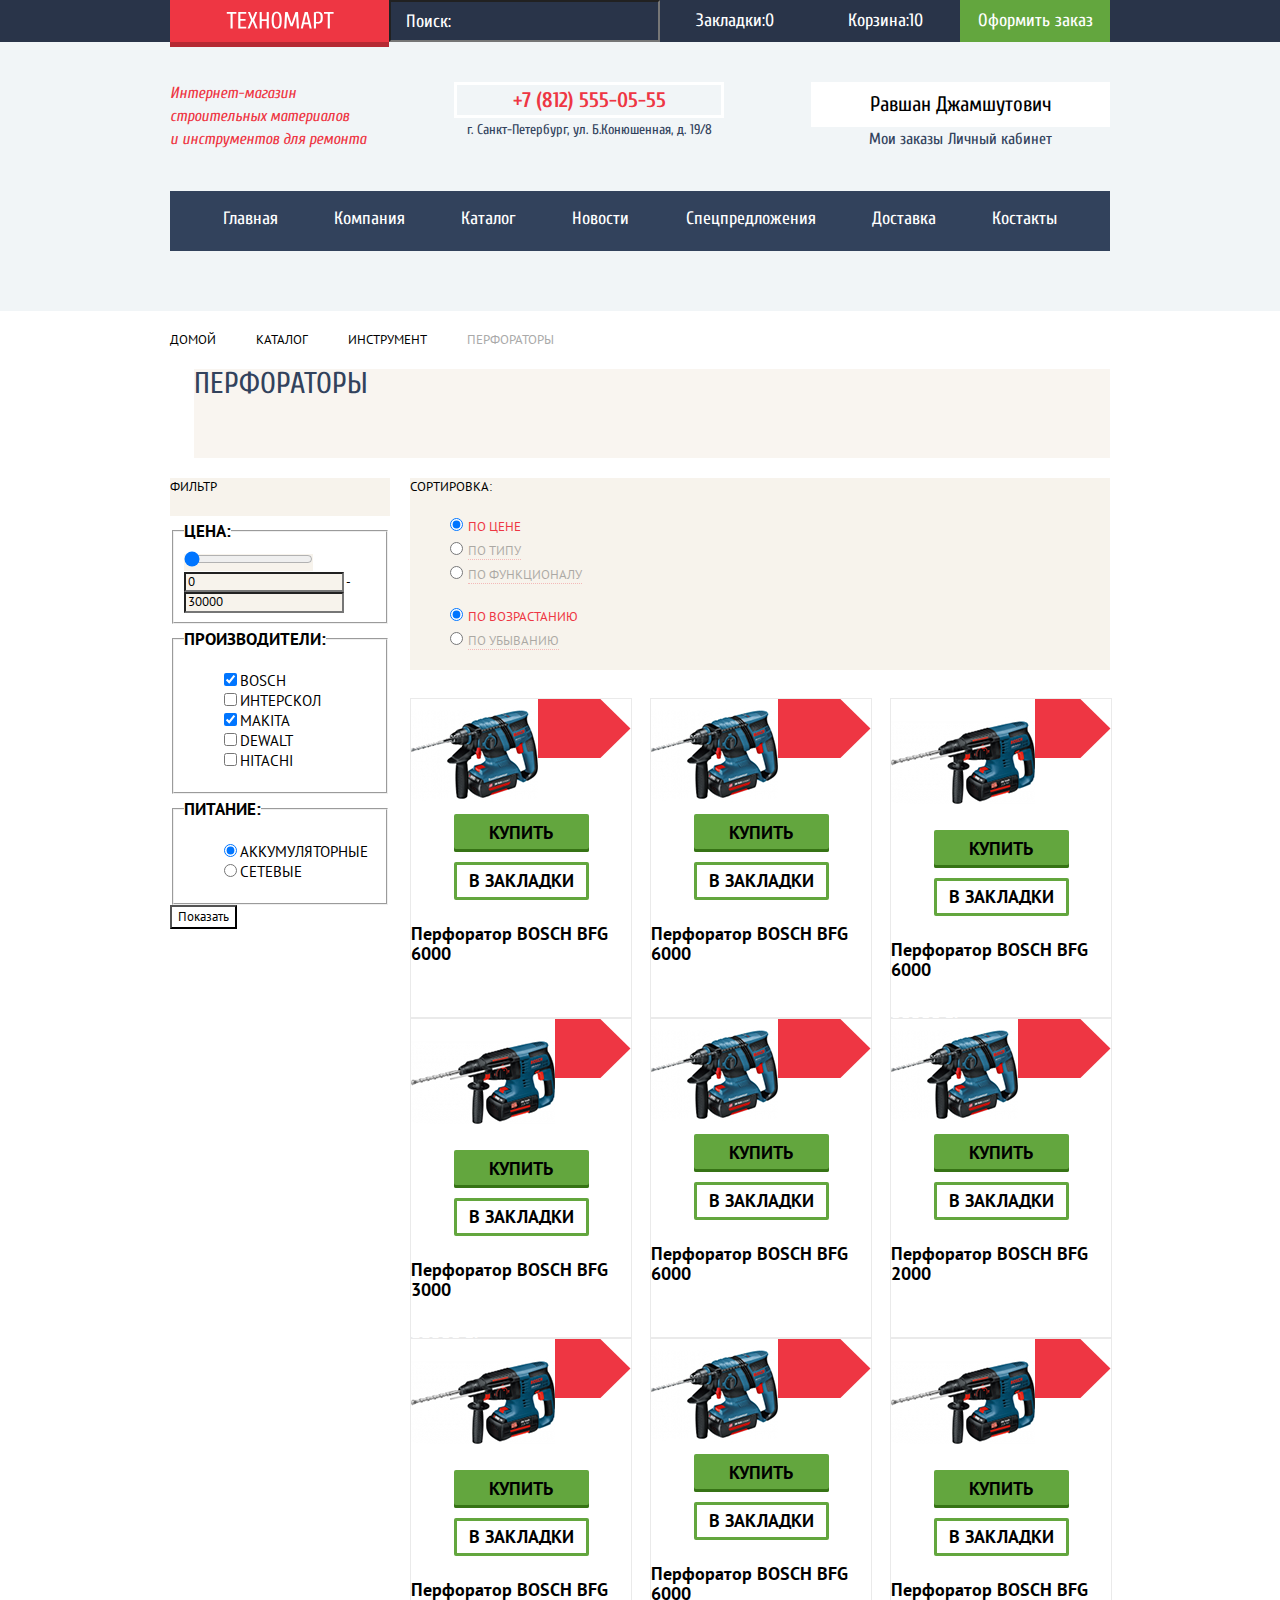
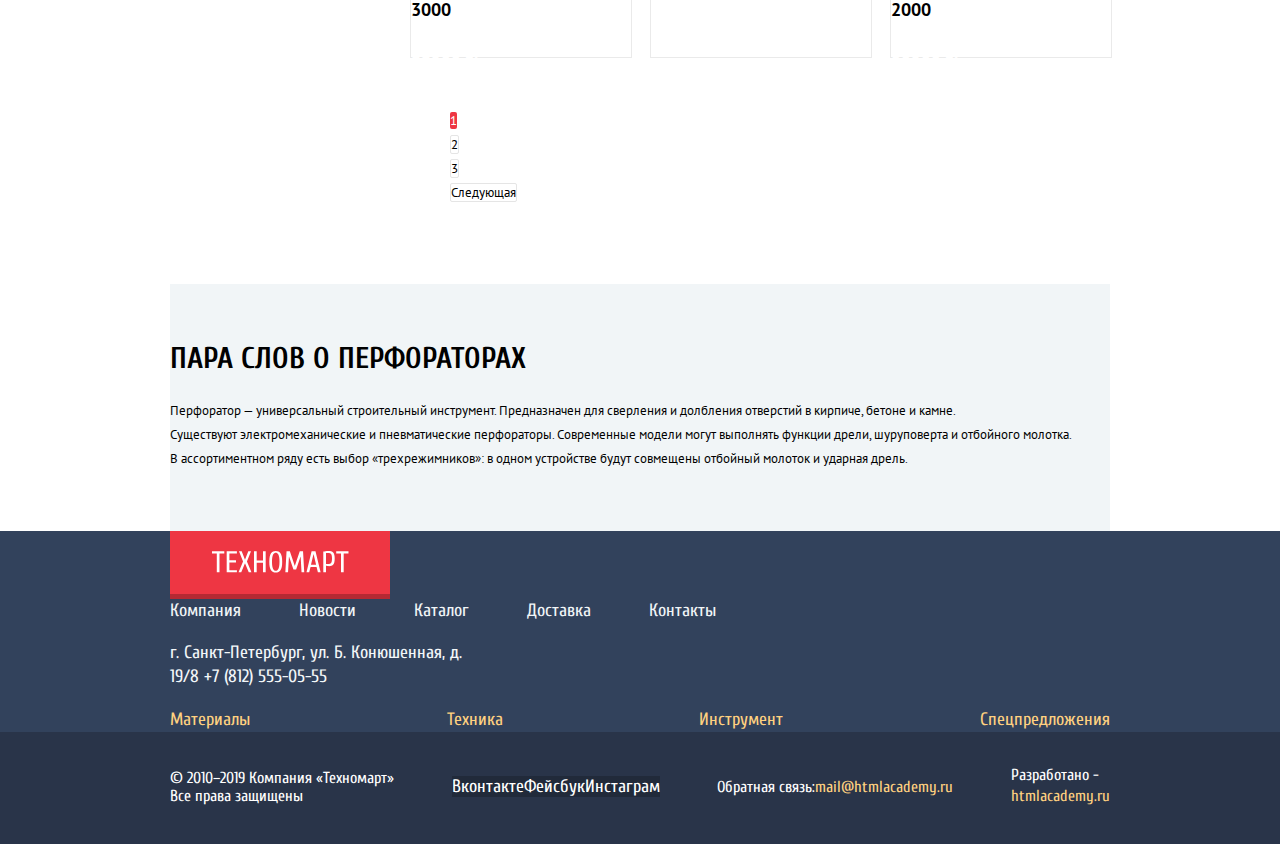
==== commit 9f9708dd: "[6.2] Выполнена Сетка на флексах для внутренней страницы /Main/" ====
--- a/catalog.html
+++ b/catalog.html
@@ -26,9 +26,9 @@
           <input type="search" name="search" placeholder="Поиск:">
         </form>
         <div class="main-cart">
-          <a class="bookmark" href="#">Закладки:0</a>
-          <a class="cart-item" href="#">Корзина:10</a>
-          <a class="checkout" href="#">Оформить заказ</a>
+          <a class="main-cart__item bookmark" href="#">Закладки:0</a>
+          <a class="main-cart__item cart" href="#">Корзина:10</a>
+          <a class="main-cart__item checkout" href="#">Оформить заказ</a>
         </div>
       </section>
     </section>
@@ -48,9 +48,11 @@
       </div>
       <div class="account">
         <a class="personal-infomation" href="#">Равшан Джамшутович</a>
-        <a class="exit-account" href="#">Выйти</a>
-        <a class="orders" href="#">Мои заказы</a>
-        <a class="personal-account" href="#">Личный кабинет</a>
+<!--        <a class="exit-account" href="#">Выйти</a>-->
+        <div class="menu-account">
+          <a class="orders" href="#">Мои заказы</a>
+          <a class="personal-account" href="#">Личный кабинет</a>
+        </div>
       </div>
     </section>
     <nav class="head-navigation">
--- a/css/style.css
+++ b/css/style.css
@@ -129,6 +129,10 @@
   background-color: var(--basic-button-rest);
   box-shadow: inset 0 -5px 0 rgba(0, 0, 0, 0.24);
   width: 220px;
+  height: 47px;
+  justify-content: center;
+  align-items: center;
+  display: flex;
 }
 .main-logo:active{
   background-color: var(--basic-logo-click);   /* на главной убрать  */
@@ -138,6 +142,9 @@
 }
 .main-search input {
   background-color: var(--basic-header-rest);
+  width: 271px;
+  height: 42px;
+  padding-left: 15px;
 }
 .main-search input::placeholder {
   color: var(--basic-white);
@@ -147,23 +154,43 @@
 }
 .main-bar {
   background-color: var(--basic-header-rest);
+  height: 42px;
 }
 .background-header {
-  display: grid;
-  grid-template-columns: 220px 1fr 1fr;
+  display: flex;
+  margin: auto;
+  align-items: flex-start;
 }
 .main-cart {
-  justify-self: end;
+  width: 450px;
+  display: flex;
+  justify-content: space-between;
+}
+.main-cart__item {
+  display: flex;
+  justify-content: center;
+  align-items: center;
 }
 .head-information {
-  display: grid;
-  grid-template-columns: 300px 300px 300px;
-  column-gap: 20px;
-  margin-top: 41px;
+  display: flex;
+  align-items: flex-start;
+  justify-content: space-between;
+  padding: 40px 0 40px;
+}
+.info-contact {
+  width: 270px;
+  display: flex;
+  flex-direction: column;
+}
+.info-contact a {
+  padding: 0;
+  margin: 0;
 }
 .checkout {
   background-color: var(--basic-block-cart);
   color: var(--basic-white);
+  height: 42px;
+  min-width: 150px;
 }
 .checkout:focus,
 .checkout:hover{
@@ -176,13 +203,18 @@
 .cart:focus,
 .cart:hover{}
 .cart:active{
+  background-color: var(--basic-bookmarks-click);
   color: var(--basic-rgba-header);
 }
 .cart, .cart-item {
   color: var(--basic-white);
 }
+.cart {
+  min-width: 150px;
+}
 .bookmark {
   color: var(--basic-white);
+  min-width: 150px;
 }
 .bookmark:active{
   background-color: var(--basic-bookmarks-click);
@@ -196,6 +228,7 @@
   font-style: italic;
   font-size: 16px;
   line-height: 23px;
+  width: 197px;
 }
 .head-title p, .head-contact p {
   margin: 0;
@@ -215,12 +248,48 @@
   line-height: 30px;
   font-weight: bold;
   border: 3px solid var(--basic-white);
+  padding: 7px 45px 8px 60px;
+}
+.login-enter {
+  width: 121px;
+  height: 45px;
+  display: flex;
+  justify-content: center;
+  align-items: center;
+}
+.login-reg {
+  width: 150px;
+  height: 45px;
+  margin-left: 10px;
+  display: flex;
+  justify-content: center;
+  align-items: center;
+}
+.login {
+  display: flex;
+  margin: 0;
+  padding: 0;
+}
+.account {
+  display: flex;
+  margin: 0;
+  padding: 0;
+  flex-direction: column;
+  align-items: center;
 }
 .login a, .personal-infomation {
   background-color: var(--basic-white);
   color: var(--basic-black);
   font-size: 21px;
   line-height: 21px;
+}
+.personal-infomation {
+  width: 299px;
+  height: 45px;
+  display: flex;
+  flex-direction: row;
+  justify-content: center;
+  align-items: center;
 }
 .login .account {
   text-align: right;
@@ -244,13 +313,9 @@
   color: var(--basic-click);
 }
 .head-navigation {
-  display: grid;
-  grid-template-columns: 1fr;
-  justify-items: center;
+  background: var(--basic-nav-rest);
   margin-bottom: 60px;
-}
-.head-navigation ul{
-  list-style: none;
+  padding: 16px 53px 20px;
 }
 .head-navigation a{
   background-color: var(--basic-nav-rest);
@@ -262,6 +327,18 @@
 }
 .head-navigation a:active{
   color: var(--basic-rgba-header);
+}
+.navigation-list {
+  display: flex;
+  flex-direction: row;
+  align-items: center;
+  justify-content: space-between;
+  padding: 0;
+  margin: 0;
+  list-style: none;
+}
+.navigation-item a{
+  height: 60px;
 }
 
 
@@ -280,10 +357,8 @@
     "o4 o4 o5"
     "o4 o4 o6";
 }
-
 .categories-materials {
   background-color: var(--basic-category-materials);
-  justify-content: left;
   grid-area: o1;
 }
 .categories-tool {
@@ -296,27 +371,62 @@
 }
 .categories-sale {
   background-color: var(--basic-category-sale);
-  /*grid-column: 3/4;*/
-  /*grid-row: 2/-2;*/
   grid-area: o5;
 }
 .categories-delivery {
   background-color: var(--basic-category-delivery);
-  /*grid-column: 3/4;*/
-  /*grid-row: 3/-1;*/
   grid-area:o6;
 }
-.categories-list a {
+.categories-perforators {
+  grid-area: o4;
+  background-image: url("../img/perforator.jpg");
+  width: 620px;
+  height: 266px;
+  display: flex;
+  flex-direction: column;
+  justify-content: space-around;
+  padding: 0 0 0 0;
+  margin: 0 0 0 0;
+}
+.text-slider {
+  width: 620px;
+  height: 104px;
+  padding: 0;
+  margin: 0;
+  background-color: var(--basic-category-perforators);
+}
+.text-slider h2, .text-slider p {
+  display: flex;
+  flex-direction: column;
+}
+.categories-item a {
   font-size: 14px;
   line-height: 30px;
   background-color: var(--basic-white-rgba);
   color: var(--basic-white);
   text-transform: uppercase;
+  display: flex;
+  flex-direction: column;
+  align-items: center;
+  justify-content: center;
+  padding: 0;
+  margin: 0 0 0 23px;
+  width: 135px;
+  height: 38px;
+}
+.categories-item {
+  display: flex;
+  flex-direction: column;
+  align-content: center;
+  justify-content: center;
+  padding: 0 0 0 0;
 }
 .categories-list h3{
   font-size: 24px;
   line-height: 30px;
   font-weight: bold;
+  padding: 0;
+  margin: 0 0 14px 23px;
 }
 .categories-list a:hover,
 .categories-list a:focus {
@@ -325,19 +435,19 @@
 .categories-list a:active{
   background-color: var(--basic-active-rgba);
 }
-.categories-perforators {
-  grid-area: o4;
-  background-image: url("../img/perforator.jpg");
-}
 .categories-perforators h2 {
-  background-color: var(--basic-category-perforators);
+  /*background-color: var(--basic-category-perforators);*/
   font-size: 36px;
   line-height: 36px;
   font-weight: bold;
   text-transform: uppercase;
+  padding: 0;
+  margin: 0 0 0 24px;
 }
 .categories-perforators p {
-  background-color: var(--basic-category-perforators);
+  /*background-color: var(--basic-category-perforators);*/
+  padding: 0;
+  margin: 0 0 0 24px;
 }
 .categories-perforators a {
   text-transform: uppercase;
@@ -345,6 +455,14 @@
   line-height: 18px;
   color: var(--basic-white);
   background-color: var(--basic-button-rest);
+  margin: 0 0 0 24px;
+  padding: 0;
+  display: flex;
+  flex-direction: row;
+  justify-content: center;
+  align-items: center;
+  width: 192px;
+  height: 38px;
 }
 .categories-perforators a:hover,
 .categories-perforators a:focus {
@@ -357,13 +475,31 @@
 /* popular goods */
 .block-popular {
   background-color: var(--basic-background-popular);
-}
-.block-popular h2 {
+  display: flex;
+  flex-direction: row;
+  justify-content: space-between;
+  align-items: center;
+  width: 940px;
+  height: 89px;
+}
+.block-popular a {
+  display: flex;
+  flex-direction: row;
+  justify-content: center;
+  align-items: center;
+  margin: 0 14px 0 0;
+  padding: 0;
+  width: 192px;
+  height: 38px;
+}
+.block-popular h2, .h2-catalog {
   font-size: 30px;
   line-height: 30px;
   color: var(--basic-block-popular);
   text-transform: uppercase;
   font-weight: 400;
+  padding: 0;
+  margin: 0 0 0 24px;
 }
 .button-red {
   text-transform: uppercase;
@@ -380,15 +516,32 @@
   background-color: var(--basic-button-click);
 }
 .popular-product-list {
-  display: grid;
-  grid-template-columns: 220px 220px 220px 220px;
-  padding: 0;
-  grid-gap: 20px;
+  display: flex;
+  flex-direction: row;
+  padding: 0;
   margin-top: 20px;
   margin-bottom: 60px;
 }
 .popular-product-list, .catalog-list {
   list-style: none;
+}
+.popular-product-item {
+  margin-right: 20px;
+  width: 220px;
+  min-height: 318px;
+  display: flex;
+  flex-direction: column;
+  align-items: center;
+  justify-content: center;
+  text-align: center;
+}
+.popular-product-item img {
+  max-width: 184px;
+  max-height: 164px;
+  margin: 0;
+}
+.popular-product-item:nth-child(4n) {
+  margin-right: 0;
 }
 .popular-product-item, .catalog-item  {
   border: 1px solid var(--basic-border-product);
@@ -401,7 +554,7 @@
   color: var(--basic-sales-product);
 }
 .popular-product-item .product-price,
-.catalog-item .product-price {
+.catalog-item {
   background-image: url("../img/icons/red-button-price.svg");
   background-repeat: no-repeat;
   background-size: contain;
@@ -412,11 +565,36 @@
   font-weight: bold;
 }
 .popular-product-item em, .catalog-item em {
-  display: none;
+  /*display: none;*/
 }
 .popular-product-item:hover em,
 .catalog-item:hover em{
-  display: block;
+  /*display: block;*/
+}
+.hover-button {
+  display: flex;
+  flex-direction: column;
+  justify-content: center;
+  align-items: center;
+}
+.emerging-buy {
+  display: flex;
+  justify-content: center;
+  align-items: center;
+  width: 135px;
+  height: 38px;
+  padding: 0;
+  margin: 0;
+}
+.emerging-bookmarks {
+  display: flex;
+  justify-content: center;
+  align-items: center;
+  width: 135px;
+  height: 38px;
+  box-sizing: border-box;
+  padding: 0;
+  margin-top: 10px;
 }
 em .emerging-buy{
   color: var(--basic-white);
@@ -467,19 +645,39 @@
 
 
 /* popular manufacturer */
-
 .popular-manufacturer-list {
   list-style: none;
-  display: grid;
-  grid-template-columns: 220px 220px 220px 220px;
-  padding: 0;
-  grid-gap: 20px;
+  padding: 0;
   margin-bottom: 60px;
   margin-top: 20px;
+  display: flex;
+  flex-direction: row;
+  flex-wrap: wrap;
 }
 .popular-manufacturer-item {
   background-color: var(--basic-white);
   border: 1px solid var(--basic-border-product);
+  width: 220px;
+  height: 145px;
+  margin-right: 20px;
+  box-sizing: border-box;
+  margin-bottom: 20px;
+}
+.popular-manufacturer-item a{
+  display: flex;
+  flex-direction: row;
+  justify-content: center;
+  align-items: center;
+  padding: 0;
+  width: 220px;
+  height: 145px;
+}
+.manufacturer-img_element{
+  max-width: 100%;
+  max-height: 100%;
+}
+.popular-manufacturer-item:nth-child(4n) {
+  margin-right: 0;
 }
 .popular-manufacturer-item:hover,
 .popular-manufacturer-item:focus {
@@ -496,35 +694,84 @@
 /* block service  */
 .service {
   background-color: var(--basic-block-service);
-  display: grid;
-  grid-template-columns: 1fr 261px 1fr;
+  margin: 0 0 0 0;
+  padding: 0 0 0 0;
 }
 .grid-service {
-  grid-column: 1/-1;
+  padding: 0;
+  margin: 0 0 0 0;
+}
+.grid-service h2 {
+  margin: 0 0 25px 0;
+  padding-top: 64px;
+}
+.grid-service p {
+  margin: 0;
+  padding: 0;
 }
 .service-list {
   list-style: none;
-  margin-top: 60px;
-}
-.service h2, .description-perforators h2 {
-  color: var(--basic-black);
-  text-transform: none;
+  padding: 0;
+  display: flex;
+  flex-direction: column;
+  justify-content: center;
+  margin: 70px 0 100px 0;
+}
+.service-item input {
+  display: none;
+}
+.service-box {
+  display: flex;
+  flex-direction: row;
+  justify-content: space-between;
+  align-items: flex-start;
+}
+.service-item label {
+  display: flex;
+  flex-direction: row;
+  justify-content: flex-start;
+  align-items: center;
+  width: 240px;
+  height: 61px;
+  padding-left: 22px;
+  box-sizing: border-box;
+  margin: 0;
+}
+.grid-service h2, .description-perforators h2 {
+  color: var(--basic-black);
   font-size: 30px;
   line-height: 30px;
+  text-transform: uppercase;
 }
 .service p, .description-perforators p {
-  font-family: 'PT Sans', sans-serif;;
+  font-family: 'PT Sans', sans-serif;
   font-size: 13px;
   line-height: 24px;
   color: var(--basic-black);
 }
 .description-service {
   list-style: none;
-  margin-top: 35px;
+  margin: 70px 0 0 0;
+  padding: 0;
+  box-sizing: border-box;
+  display: flex;
+  justify-content: center;
+  align-items: center;
+}
+.description-delivery {
+  width: 619px;
+  height: 283px;
+  display: flex;
+  flex-direction: column;
+}
+.description-delivery h2,
+.description-delivery p {
+  margin: 0;
+  padding: 0;
 }
 .description-service h2, .h2-catalog {
   color: var(--basic-block-popular);
-  text-transform: none;
+  text-transform: uppercase;
   font-size: 30px;
   line-height: 30px;
 }
@@ -542,7 +789,6 @@
   background-color: var(--basic-nav-rest) ;
   box-shadow: 0 1px 0 var(--basic-shadow-block-service), inset 0 1px 0 var(--basic-shadow-block-service2);
 }
-
 .service-item input:checked + label {
   color: var(--basic-block-popular);
   background-color: var(--basic-white);
@@ -557,14 +803,16 @@
 
 /*  description-company  */
 .tehnomart-information {
-  display: grid;
-  grid-template-columns: 1fr 300px;
+  display: flex;
+  flex-direction: row;
+  justify-content: space-between;
+  align-items: center;
   margin-top: 60px;
   margin-bottom: 60px;
 }
 .description-company h2 {
   color: var(--basic-black);
-  text-transform: none;
+  text-transform: uppercase;
   font-size: 30px;
   line-height: 30px;
 }
@@ -574,6 +822,14 @@
   line-height: 24px;
   color: var(--basic-black);
 }
+.description-company a {
+  display: flex;
+  flex-direction: row;
+  justify-content: center;
+  align-items: center;
+  width: 220px;
+  height: 38px;
+}
 .delivery-list {
   font-size: 18px;
   line-height: 24px;
@@ -581,7 +837,7 @@
 }
 .contact h2 {
   color: var(--basic-black);
-  text-transform: none;
+  text-transform: uppercase;
   font-size: 30px;
   line-height: 30px;
 }
@@ -591,36 +847,60 @@
   line-height: 24px;
   color: var(--basic-black);
 }
+.contact a {
+  display: flex;
+  flex-direction: row;
+  justify-content: center;
+  align-items: center;
+  width: 300px;
+  height: 38px;
+}
+.contact img {
+  width: 300px;
+  height: 158px;
+}
 
 
 /* footer */
 .main-footer {
   background-color: var(--basic-nav-rest);
 }
-.grid-footer {
-  display: grid;
-  grid-template-columns: 325px 1fr;
-  grid-template-rows: 150px 1fr;
+.box-main-navigation {
+  display: flex;
+  flex-direction: row;
+  justify-content: space-between;
+  align-items: flex-end;
 }
 .footer-logo {
   background-color: var(--basic-button-rest);
   box-shadow: inset 0 -5px 0 rgba(0, 0, 0, 0.24);
   width: 220px;
   height: 68px;
+  justify-content: center;
+  align-items: center;
+  display: flex;
 }
 .footer-logo:active{
   background-color: var(--basic-logo-click);   /* на главной убрать  */
 }
 .footer-logo a:hover,
 .footer-logo a:focus{}
-.footer-navigation {
-  justify-self: right;
-}
 .footer-navigation-list {
   list-style: none;
-}
-.footer-navigation-list a{
+  margin: 0 0 0 0;
+  padding: 0;
+  display: flex;
+  flex-direction: row;
+  align-items: flex-start;
+}
+.footer-navigation-item a{
   color: var(--basic-block-service);
+}
+.footer-navigation-item {
+  padding-right: 58px;
+}
+.footer-navigation-item:nth-child(5n) {
+  padding-right: 0;
 }
 .footer-navigation-list a:hover,
 .footer-navigation-list a:focus {
@@ -630,17 +910,40 @@
   opacity: 0.5;
   text-decoration: none;
 }
+.box-navigation-catalog {
+  display: flex;
+  flex-direction: row;
+  justify-content: space-between;
+  align-items: center;
+  margin: 22px 0px 54px 0px;
+  padding: 0;
+}
 .footer-contact {
   color: var(--basic-footer-contact);
+  width: 321px;
+  height: 49px;
+}
+.box-navigation-catalog p {
+  padding: 0;
+  margin: 0;
 }
 .footer-phone {
   color: var(--basic-footer-contact);
 }
 .navigation-catalog-list {
   list-style: none;
-}
-.navigation-catalog {
-  justify-self: right;
+  margin: 0 0 0 0;
+  padding: 0;
+  display: flex;
+  flex-direction: row;
+  align-items: center;
+  justify-content: space-between;
+}
+.navigation-catalog-item {
+  padding-right: 58px;
+}
+.navigation-catalog-item:nth-child(4n) {
+  padding-right: 0;
 }
 .navigation-catalog-list a {
   color: var(--basic-footer-catalog);
@@ -658,18 +961,26 @@
 /* social */
 .footer-bar {
   background-color: var(--basic-header-rest);
+  padding: 34px 0 36px 0;
+  margin: 0;
 }
 .social {
-  display: grid;
-  grid-template-columns: 325px 1fr 150px 150px;
+  display: flex;
+  flex-direction: row;
+  justify-content: space-between;
+  align-items: center;
 }
 .social p {
   font-size: 16px;
   line-height: 18px;
+  padding: 0;
+  margin: 0;
 }
 .social-list {
   list-style: none;
-  text-align: center;
+  padding: 0;
+  margin: 0;
+  display: flex;
 }
 .social-button {
   color: inherit;
@@ -680,9 +991,18 @@
 .social-button:active{
   background: var(--basic-button-rest)
 }
-.footer-link, .footer-feedback p {
+.footer-link, .feedback p, .copyright-htmlacademy p {
   font-size: 16px;
   line-height: 18px;
+  padding: 0;
+  margin: 0;
+}
+.footer-feedback {
+  display: flex;
+  justify-content: flex-end;
+}
+.feedback {
+  padding-right: 51px;
 }
 .footer-link {
   color: var(--basic-footer-catalog);
@@ -697,6 +1017,7 @@
   text-decoration: none;
 }
 
+
 /* catalog header*/
 .cart-item {
   background-color: var(--basic-button-rest);
@@ -710,14 +1031,17 @@
   list-style: none;
   grid-column: 1 / -1;
   margin: 0;
-  padding: 0;
+  padding: 20px 0 0 0;
   font-family: 'PT Sans', sans-serif;
   font-style: normal;
   font-size: 13px;
   line-height: 18px;
   color: var(--basic-black);
   text-transform: uppercase;
-
+  display: flex;
+  flex-direction: row;
+  justify-content: flex-start;
+  align-items: center;
 }
 .breadcrumbs a, .breadcrumbs-current {
   font-family: 'PT Sans', sans-serif;
@@ -726,6 +1050,8 @@
   line-height: 18px;
   color: var(--basic-black);
   text-transform: uppercase;
+  padding-right: 40px;
+  margin: 0;
 
 }
 .breadcrumbs-current {
@@ -733,17 +1059,6 @@
 }
 
 /* catalog page filters and sorting*/
-.catalog-item {
-  height: 318px;
-  width: 220px;
-}
-.catalog-list {
-  display: grid;
-  grid-template-columns: 220px 220px 220px;
-  margin-top: 8px;
-  padding: 0;
-  column-gap: 20px;
-}
 .page-catalog {
   display: grid;
   grid-template-columns: 220px 1fr;
@@ -751,11 +1066,14 @@
   grid-gap: 20px;
 }
 .h2-catalog {
-  background-color: var(--basic-block-name);
+  background-color: var(--basic-background-popular);
+  /*display: flex;*/
+  /*flex-direction: row;*/
+  /*justify-content: flex-start;*/
+  /*align-items: center;*/
+  /*width: 940px;*/
+  height: 89px;
   grid-column: 1 / -1;
-  height: 89px;
-  margin: 0;
-  padding: 0;
 }
 .sorting {
   background-color: var(--basic-block-content);
@@ -764,7 +1082,6 @@
 .sorting-list {
   list-style: none;
 }
-
 .sorting h3, .sorting-item label, .filters h3, .filters {
   color: var(--basic-black);
   font-size: 13px;
@@ -817,7 +1134,6 @@
   font-size: 15px;
   line-height: 19px;
 }
-
 .filter-input-checkbox:hover + label,
 .filter-input-checkbox:focus + label,
 .filter-input-checkbox:checked + label{
@@ -843,6 +1159,17 @@
   background-color: var(--basic-white);
   font-size: 13px;
   line-height: 18px;
+}
+.catalog-item {
+  height: 318px;
+  width: 220px;
+}
+.catalog-list {
+  display: grid;
+  grid-template-columns: 220px 220px 220px;
+  margin-top: 8px;
+  padding: 0;
+  column-gap: 20px;
 }
 
 
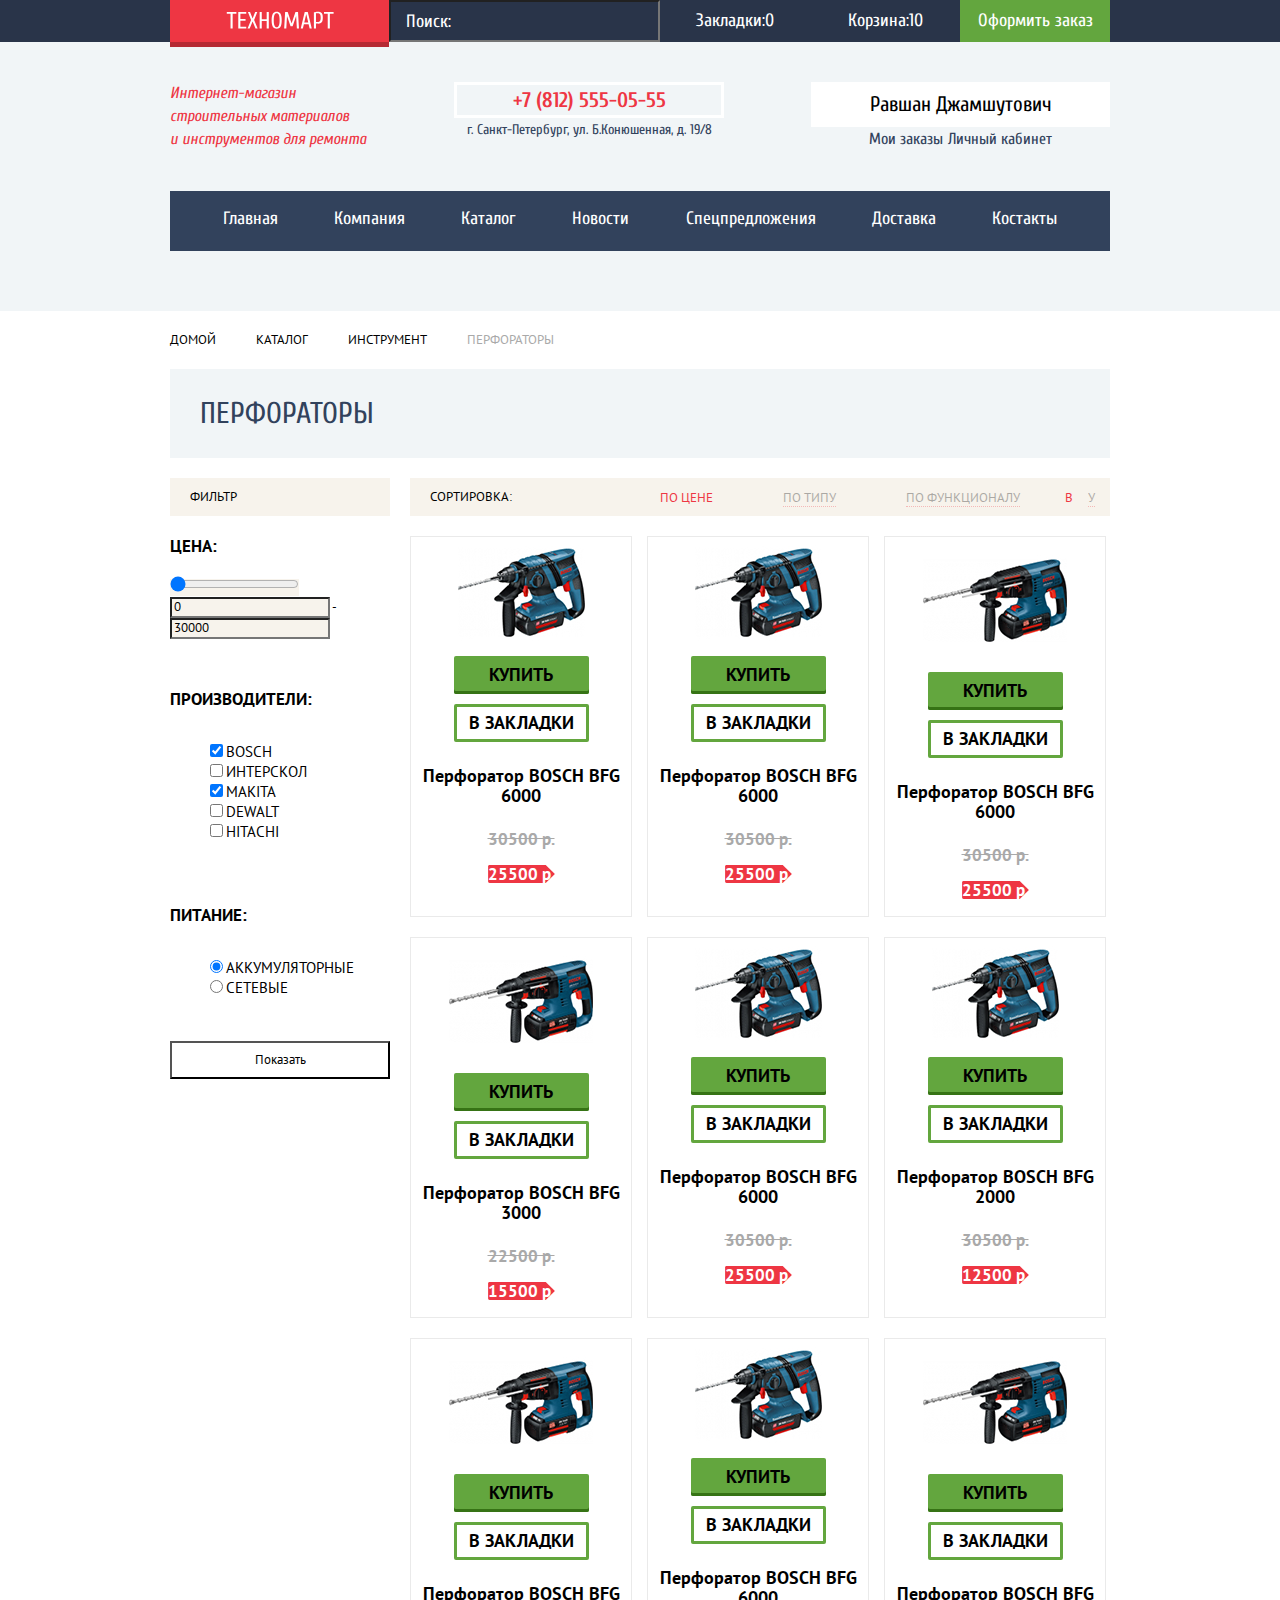
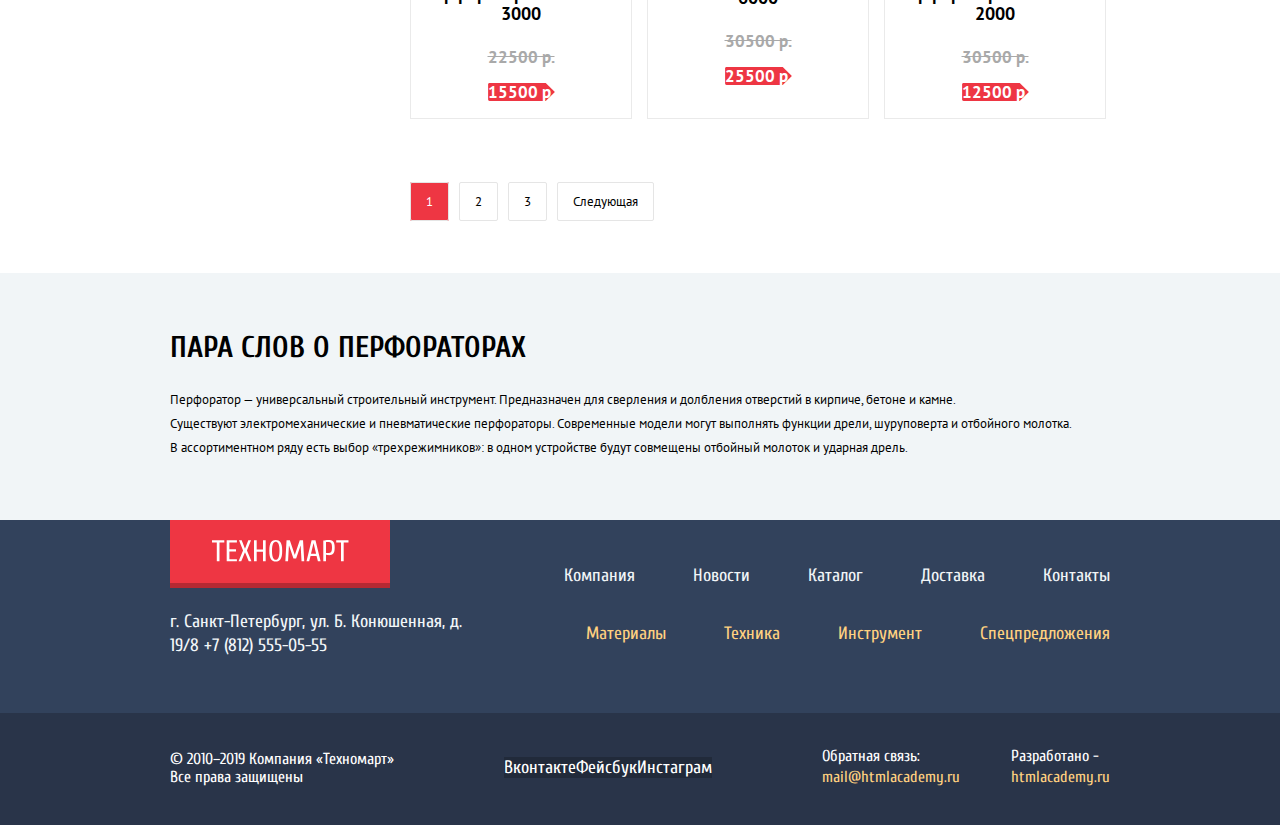
==== commit a1d5d19c: "Merge pull request #11 from NikitaShakhovich/master" ====
--- a/catalog.html
+++ b/catalog.html
@@ -1,5 +1,5 @@
 <!DOCTYPE html>
-<html class="page" lang="ru">
+<html class="page" lang="ru" xmlns="http://www.w3.org/1999/html">
 <head>
   <meta charset="utf-8">
   <title>Каталог - «Техномарт»</title>
@@ -80,222 +80,229 @@
     </nav>
   </div>
 </header>
-<main class="container smooth page-catalog">
-  <ul class="breadcrumbs">
-    <li class="breadcrumbs-list">
-      <a href="index.html">Домой</a>
-    </li>
-    <li class="breadcrumbs-list">
-      <a href="#">Каталог</a>
-    </li>
-    <li class="breadcrumbs-list">
-      <a href="#">Инструмент</a>
-    </li>
-    <li class="breadcrumbs-current">Перфораторы</li>
-  </ul>
-  <h2 class="h2-catalog">Перфораторы</h2>
-  <section class="sorting">
-    <h3 class="background-sorting">Сортировка:</h3>
-    <ul class="sorting-list">
-      <li class="sorting-item sorting-input-checked">
-        <input class="sorting-input-checkbox sorting-input-checked" type="radio" checked name="sorting" value="price" id="sorting-price">
-        <label for="sorting-price">по цене</label>
+<main>
+  <div class="page-catalog container smooth">
+    <ul class="breadcrumbs">
+      <li class="breadcrumbs-list">
+        <a href="index.html">Домой</a>
       </li>
-      <li class="sorting-item">
-        <input class="sorting-input-checkbox" type="radio" name="sorting" value="tupe" id="sorting-tupe">
-        <label for="sorting-tupe">по типу</label>
+      <li class="breadcrumbs-list">
+        <a href="#">Каталог</a>
       </li>
-      <li class="sorting-item">
-        <input class="sorting-input-checkbox" type="radio" name="sorting" value="functional" id="sorting-functional">
-        <label for="sorting-functional">по функционалу</label>
+      <li class="breadcrumbs-list">
+        <a href="#">Инструмент</a>
       </li>
+      <li class="breadcrumbs-current">Перфораторы</li>
     </ul>
-    <ul class="sorting-list">
-      <li class="sorting-item sorting-input-checked">
-        <input class="sorting-input-checkbox" type="radio" checked name="topbottom" value="top" id="topbottom-top">
-        <label for="topbottom-top">по возрастанию</label>
-      </li>
-      <li class="sorting-item">
-        <input class="sorting-input-checkbox" type="radio" name="topbottom" value="bottom" id="topbottom-bottom">
-        <label for="topbottom-bottom">по убыванию</label>
-      </li>
-    </ul>
-  </section>
-  <section class="filters">
-    <h3>Фильтр</h3>
-    <form class="filter" method="get" action="https://echo.htmlacademy.ru/">
-      <fieldset class="price-filter">
-        <legend>Цена:</legend>
-        <label class="price-range">
-          <input type="range" name="lineprice" min="1" max="30000" value="1">
-        </label>
-        <label class="price-min">
-          <input type="text" name="minprice" value="0">
-        </label>
-        <label class="price-max">
-          - <input type="text" name="maxprice" value="30000">
-        </label>
-      </fieldset>
-      <fieldset class="manufacturer-filter">
-        <legend>Производители:</legend>
-        <ul>
-          <li class="filter-option filter-checkbox">
-            <input class="filter-input-checkbox filter-input" type="checkbox" checked name="bosch" id="filtr-bosch">
-            <label for="filtr-bosch">Bosch</label>
-          </li>
-          <li class="filter-option filter-checkbox">
-            <input class="filter-input-checkbox filter-input" type="checkbox" name="interscol" id="filtr-interscol">
-            <label for="filtr-interscol">Интерскол</label>
-          </li>
-          <li class="filter-option filter-checkbox">
-            <input class="filter-input-checkbox filter-input" type="checkbox" checked name="makita" id="filtr-makita">
-            <label for="filtr-makita">Makita</label>
-          </li>
-          <li class="filter-option filter-checkbox">
-            <input class="filter-input-checkbox filter-input" type="checkbox" name="dewalt" id="filtr-dewalt">
-            <label for="filtr-dewalt">Dewalt</label>
-          </li>
-          <li class="filter-option filter-checkbox">
-            <input class="filter-input-checkbox filter-input" type="checkbox" name="hitachi" id="filtr-hitachi">
-            <label for="filtr-hitachi">Hitachi</label>
-          </li>
-        </ul>
-      </fieldset>
-      <fieldset class="food-filter">
-        <legend>Питание:</legend>
-        <ul>
-          <li class="filter-option filter-radio">
-            <input class="filter-input-radio filter-input" type="radio" checked name="food" value="battery" id="battery-food">
-            <label for="battery-food">Аккумуляторные</label>
-          </li>
-          <li class="filter-option filter-radio">
-            <input class="filter-input-radio filter-input" type="radio" name="food" value="electro" id="electro-food">
-            <label for="electro-food">Сетевые</label>
-          </li>
-        </ul>
-      </fieldset>
+    <h2 class="h2-catalog">Перфораторы</h2>
+    <section class="sorting">
+      <h3 class="background-sorting">Сортировка:</h3>
+      <div class="flex-sorting">
+      <ul class="sorting-list">
+        <li class="sorting-item sorting-input-checked">
+          <input class="sorting-input-checkbox sorting-input-checked" type="radio" checked name="sorting" value="price" id="sorting-price">
+          <label for="sorting-price">по цене</label>
+        </li>
+        <li class="sorting-item">
+          <input class="sorting-input-checkbox" type="radio" name="sorting" value="tupe" id="sorting-tupe">
+          <label for="sorting-tupe">по типу</label>
+        </li>
+        <li class="sorting-item">
+          <input class="sorting-input-checkbox" type="radio" name="sorting" value="functional" id="sorting-functional">
+          <label for="sorting-functional">по функционалу</label>
+        </li>
+      </ul>
+      <ul class="sorting-list-2">
+        <li class="sorting-item sorting-input-checked">
+          <input class="sorting-input-checkbox" type="radio" checked name="topbottom" value="top" id="topbottom-top">
+          <label for="topbottom-top">в</label>
+        </li>
+        <li class="sorting-item">
+          <input class="sorting-input-checkbox" type="radio" name="topbottom" value="bottom" id="topbottom-bottom">
+          <label for="topbottom-bottom">у</label>
+        </li>
+      </ul>
+      </div>
+    </section>
+    <section class="filters">
+      <h3>Фильтр</h3>
+      <form class="filter" method="get" action="https://echo.htmlacademy.ru/">
+        <fieldset class="price-filter">
+          <legend>Цена:</legend>
+          <label class="price-range">
+            <input type="range" name="lineprice" min="1" max="30000" value="1">
+          </label>
+          <label class="price-min">
+            <input type="text" name="minprice" value="0">
+          </label>
+          <label class="price-max">
+            - <input type="text" name="maxprice" value="30000">
+          </label>
+        </fieldset>
+        <fieldset class="manufacturer-filter">
+          <legend>Производители:</legend>
+          <ul>
+            <li class="filter-option filter-checkbox">
+              <input class="filter-input-checkbox filter-input" type="checkbox" checked name="bosch" id="filtr-bosch">
+              <label for="filtr-bosch">Bosch</label>
+            </li>
+            <li class="filter-option filter-checkbox">
+              <input class="filter-input-checkbox filter-input" type="checkbox" name="interscol" id="filtr-interscol">
+              <label for="filtr-interscol">Интерскол</label>
+            </li>
+            <li class="filter-option filter-checkbox">
+              <input class="filter-input-checkbox filter-input" type="checkbox" checked name="makita" id="filtr-makita">
+              <label for="filtr-makita">Makita</label>
+            </li>
+            <li class="filter-option filter-checkbox">
+              <input class="filter-input-checkbox filter-input" type="checkbox" name="dewalt" id="filtr-dewalt">
+              <label for="filtr-dewalt">Dewalt</label>
+            </li>
+            <li class="filter-option filter-checkbox">
+              <input class="filter-input-checkbox filter-input" type="checkbox" name="hitachi" id="filtr-hitachi">
+              <label for="filtr-hitachi">Hitachi</label>
+            </li>
+          </ul>
+        </fieldset>
+        <fieldset class="food-filter">
+          <legend>Питание:</legend>
+          <ul>
+            <li class="filter-option filter-radio">
+              <input class="filter-input-radio filter-input" type="radio" checked name="food" value="battery" id="battery-food">
+              <label for="battery-food">Аккумуляторные</label>
+            </li>
+            <li class="filter-option filter-radio">
+              <input class="filter-input-radio filter-input" type="radio" name="food" value="electro" id="electro-food">
+              <label for="electro-food">Сетевые</label>
+            </li>
+          </ul>
+        </fieldset>
       <button type="submit" class="filter-button button">Показать</button>
-    </form>
-  </section>
-  <section class="catalog">
-    <ul class="catalog-list">
-      <li class="catalog-item">
-        <!--          сейчас надо прописывать высоту и ширину? я так думаю лучше прописать в css максимальную высоту и ширину.-->
-        <img src="img/bosch-bfg-6000.jpg" height="112" width="127" alt="Перфоратор BOSCH BFG 6000">
-        <em class="hover-button">
-          <a class="emerging-buy" href="#">купить</a>
-          <a class="emerging-bookmarks" href="#">в закладки</a>
-        </em>
-        <a href="#"><h4>Перфоратор BOSCH BFG 6000</h4></a>
-        <p><del>30500 р.</del></p>
-        <p class="product-price">25500 р.</p>
-      </li>
-      <li class="catalog-item">
-        <img src="img/bosch-bfg-6000.jpg" width="127" height="112" alt="Перфоратор BOSCH BFG 6000">
-        <em class="hover-button">
-          <a class="emerging-buy" href="#">купить</a>
-          <a class="emerging-bookmarks" href="#">в закладки</a>
-        </em>
-        <a href="#"><h4>Перфоратор BOSCH BFG 6000</h4></a>
-        <p><del>30500 р.</del></p>
-        <p class="product-price">25500 р.</p>
-      </li>
-      <li class="catalog-item">
-        <img src="img/bosch-bfg-3000-2000.jpg" height="128" width="144" alt="Перфоратор BOSCH BFG 2000">
-        <em class="hover-button">
-          <a class="emerging-buy" href="#">купить</a>
-          <a class="emerging-bookmarks" href="#">в закладки</a>
-        </em>
-        <a href="#"><h4>Перфоратор BOSCH BFG 6000</h4></a>
-        <p><del>30500 р.</del></p>
-        <p class="product-price">25500 р.</p>
-      </li>
-      <li class="catalog-item">
-        <img src="img/bosch-bfg-3000-2000.jpg" height="128" width="144" alt="Перфоратор BOSCH BFG 2000">
-        <em class="hover-button">
-          <a class="emerging-buy" href="#">купить</a>
-          <a class="emerging-bookmarks" href="#">в закладки</a>
-        </em>
-        <a href="#"><h4>Перфоратор BOSCH BFG 3000</h4></a>
-        <p><del>22500 р.</del></p>
-        <p class="product-price">15500 р.</p>
-      </li>
-      <li class="catalog-item">
-        <img src="img/bosch-bfg-6000.jpg" width="127" height="112" alt="Перфоратор BOSCH BFG 6000">
-        <em class="hover-button">
-          <a class="emerging-buy" href="#">купить</a>
-          <a class="emerging-bookmarks" href="#">в закладки</a>
-        </em>
-        <a href="#"><h4>Перфоратор BOSCH BFG 6000</h4></a>
-        <p><del>30500 р.</del></p>
-        <p class="product-price">25500 р.</p>
-      </li>
-      <li class="catalog-item">
-        <img src="img/bosch-bfg-6000.jpg" height="112" width="127" alt="Перфоратор BOSCH BFG 6000">
-        <em class="hover-button">
-          <a class="emerging-buy" href="#">купить</a>
-          <a class="emerging-bookmarks" href="#">в закладки</a>
-        </em>
-        <a href="#"><h4>Перфоратор BOSCH BFG 2000</h4></a>
-        <p><del>30500 р.</del></p>
-        <p class="product-price">12500 р.</p>
-      </li>
-      <li class="catalog-item">
-        <img src="img/bosch-bfg-3000-2000.jpg" width="144" height="128" alt="Перфоратор BOSCH BFG 2000">
-        <em class="hover-button">
-          <a class="emerging-buy" href="#">купить</a>
-          <a class="emerging-bookmarks" href="#">в закладки</a>
-        </em>
-        <a href="#"><h4>Перфоратор BOSCH BFG 3000</h4></a>
-        <p><del>22500 р.</del></p>
-        <p class="product-price">15500 р.</p>
-      </li>
-      <li class="catalog-item">
-        <img src="img/bosch-bfg-6000.jpg" height="112" width="127" alt="Перфоратор BOSCH BFG 6000">
-        <em class="hover-button">
-          <a class="emerging-buy" href="#">купить</a>
-          <a class="emerging-bookmarks" href="#">в закладки</a>
-        </em>
-        <a href="#"><h4>Перфоратор BOSCH BFG 6000</h4></a>
-        <p><del>30500 р.</del></p>
-        <p class="product-price">25500 р.</p>
-      </li>
-      <li class="catalog-item">
-        <img src="img/bosch-bfg-3000-2000.jpg" width="144" height="128" alt="Перфоратор BOSCH BFG 6000">
-        <em class="hover-button">
-          <a class="emerging-buy" href="#">купить</a>
-          <a class="emerging-bookmarks" href="#">в закладки</a>
-        </em>
-        <a href="#"><h4>Перфоратор BOSCH BFG 2000</h4></a>
-        <p><del>30500 р.</del></p>
-        <p class="product-price">12500 р.</p>
-      </li>
-    </ul>
-    <ul class="pagination-list">
-      <li class="pagination-item pagination-item-current">
-        <a>1</a>
-      </li>
-      <li class="pagination-item">
-        <a href="#">2</a>
-      </li>
-      <li class="pagination-item">
-        <a href="#">3</a>
-      </li>
-      <li class="pagination-item">
-        <a href="#">Следующая</a>
-      </li>
-    </ul>
-  </section>
+      </form>
+    </section>
+    <section class="catalog">
+      <ul class="catalog-list">
+        <li class="catalog-item">
+          <!--          сейчас надо прописывать высоту и ширину? я так думаю лучше прописать в css максимальную высоту и ширину.-->
+          <img src="img/bosch-bfg-6000.jpg" height="112" width="127" alt="Перфоратор BOSCH BFG 6000">
+          <em class="hover-button">
+            <a class="emerging-buy" href="#">купить</a>
+            <a class="emerging-bookmarks" href="#">в закладки</a>
+          </em>
+          <a href="#"><h4>Перфоратор BOSCH BFG 6000</h4></a>
+          <p><del>30500 р.</del></p>
+          <p class="product-price">25500 р.</p>
+        </li>
+        <li class="catalog-item">
+          <img src="img/bosch-bfg-6000.jpg" width="127" height="112" alt="Перфоратор BOSCH BFG 6000">
+          <em class="hover-button">
+            <a class="emerging-buy" href="#">купить</a>
+            <a class="emerging-bookmarks" href="#">в закладки</a>
+          </em>
+          <a href="#"><h4>Перфоратор BOSCH BFG 6000</h4></a>
+          <p><del>30500 р.</del></p>
+          <p class="product-price">25500 р.</p>
+        </li>
+        <li class="catalog-item">
+          <img src="img/bosch-bfg-3000-2000.jpg" height="128" width="144" alt="Перфоратор BOSCH BFG 2000">
+          <em class="hover-button">
+            <a class="emerging-buy" href="#">купить</a>
+            <a class="emerging-bookmarks" href="#">в закладки</a>
+          </em>
+          <a href="#"><h4>Перфоратор BOSCH BFG 6000</h4></a>
+          <p><del>30500 р.</del></p>
+          <p class="product-price">25500 р.</p>
+        </li>
+        <li class="catalog-item">
+          <img src="img/bosch-bfg-3000-2000.jpg" height="128" width="144" alt="Перфоратор BOSCH BFG 2000">
+          <em class="hover-button">
+            <a class="emerging-buy" href="#">купить</a>
+            <a class="emerging-bookmarks" href="#">в закладки</a>
+          </em>
+          <a href="#"><h4>Перфоратор BOSCH BFG 3000</h4></a>
+          <p><del>22500 р.</del></p>
+          <p class="product-price">15500 р.</p>
+        </li>
+        <li class="catalog-item">
+          <img src="img/bosch-bfg-6000.jpg" width="127" height="112" alt="Перфоратор BOSCH BFG 6000">
+          <em class="hover-button">
+            <a class="emerging-buy" href="#">купить</a>
+            <a class="emerging-bookmarks" href="#">в закладки</a>
+          </em>
+          <a href="#"><h4>Перфоратор BOSCH BFG 6000</h4></a>
+          <p><del>30500 р.</del></p>
+          <p class="product-price">25500 р.</p>
+        </li>
+        <li class="catalog-item">
+          <img src="img/bosch-bfg-6000.jpg" height="112" width="127" alt="Перфоратор BOSCH BFG 6000">
+          <em class="hover-button">
+            <a class="emerging-buy" href="#">купить</a>
+            <a class="emerging-bookmarks" href="#">в закладки</a>
+          </em>
+          <a href="#"><h4>Перфоратор BOSCH BFG 2000</h4></a>
+          <p><del>30500 р.</del></p>
+          <p class="product-price">12500 р.</p>
+        </li>
+        <li class="catalog-item">
+          <img src="img/bosch-bfg-3000-2000.jpg" width="144" height="128" alt="Перфоратор BOSCH BFG 2000">
+          <em class="hover-button">
+            <a class="emerging-buy" href="#">купить</a>
+            <a class="emerging-bookmarks" href="#">в закладки</a>
+          </em>
+          <a href="#"><h4>Перфоратор BOSCH BFG 3000</h4></a>
+          <p><del>22500 р.</del></p>
+          <p class="product-price">15500 р.</p>
+        </li>
+        <li class="catalog-item">
+          <img src="img/bosch-bfg-6000.jpg" height="112" width="127" alt="Перфоратор BOSCH BFG 6000">
+          <em class="hover-button">
+            <a class="emerging-buy" href="#">купить</a>
+            <a class="emerging-bookmarks" href="#">в закладки</a>
+          </em>
+          <a href="#"><h4>Перфоратор BOSCH BFG 6000</h4></a>
+          <p><del>30500 р.</del></p>
+          <p class="product-price">25500 р.</p>
+        </li>
+        <li class="catalog-item">
+          <img src="img/bosch-bfg-3000-2000.jpg" width="144" height="128" alt="Перфоратор BOSCH BFG 6000">
+          <em class="hover-button">
+            <a class="emerging-buy" href="#">купить</a>
+            <a class="emerging-bookmarks" href="#">в закладки</a>
+          </em>
+          <a href="#"><h4>Перфоратор BOSCH BFG 2000</h4></a>
+          <p><del>30500 р.</del></p>
+          <p class="product-price">12500 р.</p>
+        </li>
+      </ul>
+      <ul class="pagination-list">
+        <li class="pagination-item pagination-item-current">
+          <a>1</a>
+        </li>
+        <li class="pagination-item">
+          <a href="#">2</a>
+        </li>
+        <li class="pagination-item">
+          <a href="#">3</a>
+        </li>
+        <li class="pagination-item">
+          <a href="#">Следующая</a>
+        </li>
+      </ul>
+    </section>
+  </div>
   <section class="description-perforators">
-    <h2>ПАРА СЛОВ О ПЕРФОРАТОРАХ</h2>
-    <p>Перфоратор — универсальный строительный инструмент. Предназначен для сверления и долбления отверстий в кирпиче, бетоне и камне.<br>
-      Существуют электромеханические и пневматические перфораторы. Современные модели могут выполнять функции дрели, шуруповерта и отбойного молотка.<br>
-      В ассортиментном ряду есть выбор «трехрежимников»: в одном устройстве будут совмещены отбойный молоток и ударная дрель.</p>
+    <div class="smooth container">
+      <h2>ПАРА СЛОВ О ПЕРФОРАТОРАХ</h2>
+      <p>Перфоратор — универсальный строительный инструмент. Предназначен для сверления и долбления отверстий в кирпиче, бетоне и камне.<br>
+         Существуют электромеханические и пневматические перфораторы. Современные модели могут выполнять функции дрели, шуруповерта и отбойного молотка.<br>
+         В ассортиментном ряду есть выбор «трехрежимников»: в одном устройстве будут совмещены отбойный молоток и ударная дрель.
+      </p>
+    </div>
   </section>
 </main>
 <footer class="main-footer">
   <div class="container smooth">
-    <div class="grid-footer">
+    <div class="box-main-navigation">
       <div class="footer-logo">
         <a class="logo-img">
           <img src="img/icons/logofooter.svg" height="23" width="138" alt="logo-technomart-footer">
@@ -320,6 +327,8 @@
           </li>
         </ul>
       </nav>
+    </div>
+    <div class="box-navigation-catalog">
       <p class="footer-contact">г. Санкт-Петербург, ул. Б. Конюшенная, д. 19/8
         <a class="footer-phone" href="tel:+78125550555">+7 (812) 555-05-55</a>
       </p>
@@ -359,12 +368,14 @@
         </ul>
       </div>
       <div class="footer-feedback">
-        <p>Обратная связь:</p>
-        <a class="footer-link" href="mailto:mail@htmlacademy.ru">mail@htmlacademy.ru</a>
-      </div>
-      <div class="copyright-htmlacademy">
-        <p>Разработано -</p>
-        <a class="footer-link" href="https://htmlacademy.ru/">htmlacademy.ru</a>
+        <div class="feedback">
+          <p>Обратная связь:</p>
+          <a class="footer-link" href="mailto:mail@htmlacademy.ru">mail@htmlacademy.ru</a>
+        </div>
+        <div class="copyright-htmlacademy">
+          <p>Разработано -</p>
+          <a class="footer-link" href="https://htmlacademy.ru/">htmlacademy.ru</a>
+        </div>
       </div>
     </section>
   </div>
--- a/css/style.css
+++ b/css/style.css
@@ -526,16 +526,16 @@
   list-style: none;
 }
 .popular-product-item {
+  min-height: 318px;
+  width: 220px;
   margin-right: 20px;
-  width: 220px;
-  min-height: 318px;
   display: flex;
   flex-direction: column;
   align-items: center;
   justify-content: center;
   text-align: center;
 }
-.popular-product-item img {
+.popular-product-item img, .catalog-item img {
   max-width: 184px;
   max-height: 164px;
   margin: 0;
@@ -546,7 +546,7 @@
 .popular-product-item, .catalog-item  {
   border: 1px solid var(--basic-border-product);
 }
-.popular-product-item p, .catalog-item{
+.popular-product-item p, .catalog-item p{
   font-family: 'PT Sans', sans-serif;
   font-size: 17px;
   line-height: 18px;
@@ -554,10 +554,11 @@
   color: var(--basic-sales-product);
 }
 .popular-product-item .product-price,
-.catalog-item {
+.catalog-item .product-price {
   background-image: url("../img/icons/red-button-price.svg");
   background-repeat: no-repeat;
   background-size: contain;
+  background-position: center;
   color: var(--basic-white);
   font-family: 'PT Sans', sans-serif;
   font-size: 17px;
@@ -637,7 +638,7 @@
 }
 .popular-product-item a, .catalog-item a {
   color: var(--basic-black);
-  font-family: 'PT Sans', sans-serif;;
+  font-family: 'PT Sans', sans-serif;
   font-size: 18px;
   line-height: 20px;
   font-weight: bold;
@@ -1066,23 +1067,30 @@
   grid-gap: 20px;
 }
 .h2-catalog {
-  background-color: var(--basic-background-popular);
+  background-color: var(--basic-block-service);
   /*display: flex;*/
   /*flex-direction: row;*/
   /*justify-content: flex-start;*/
   /*align-items: center;*/
   /*width: 940px;*/
+  grid-column: 1 / -1;
   height: 89px;
-  grid-column: 1 / -1;
+  margin: 0;
+  padding: 30px 0 30px 30px;
+  box-sizing: border-box;
 }
 .sorting {
   background-color: var(--basic-block-content);
   grid-column: 2 / -1;
-}
-.sorting-list {
-  list-style: none;
-}
-.sorting h3, .sorting-item label, .filters h3, .filters {
+  display: flex;
+  flex-direction: row;
+  justify-content: space-between;
+  align-items: center;
+}
+.flex-sorting {
+  display: flex;
+}
+.sorting h3 {
   color: var(--basic-black);
   font-size: 13px;
   line-height: 18px;
@@ -1090,6 +1098,40 @@
   font-style: normal;
   font-weight: normal;
   text-transform: uppercase;
+  margin: 0;
+  padding-left: 20px;
+  padding-top: 10px;
+  padding-bottom: 10px;
+}
+.sorting-list {
+  list-style: none;
+  margin: 0;
+  padding: 0;
+  display: flex;
+}
+.sorting-list-2 {
+  list-style: none;
+  margin: 0;
+  padding: 0;
+  display: flex;
+}
+.sorting-list .sorting-item:nth-child(1n) {
+  padding-right: 70px;
+}
+.sorting-list .sorting-item:nth-child(3n) {
+  padding-right: 45px;
+}
+.sorting-list-2 .sorting-item:nth-child(1n) {
+  padding-right: 15px;
+}
+.sorting-item label, .filters h3, .filters {
+  color: var(--basic-black);
+  font-size: 13px;
+  line-height: 18px;
+  font-family: 'PT Sans', sans-serif;
+  font-style: normal;
+  font-weight: normal;
+  text-transform: uppercase;
   padding: 0;
   margin: 0;
 }
@@ -1097,6 +1139,9 @@
   opacity: 0.3;
   border-bottom: 1px dotted var(--basic-hover);
   list-style: none;
+}
+.sorting-item input {
+  display: none;
 }
 .sorting-item input:checked + label {
   color: var(--basic-hover);
@@ -1110,19 +1155,40 @@
   line-height: 17px;
 }
 .filters h3 {
+  color: var(--basic-black);
   background-color: var(--basic-block-content);
+  font-size: 13px;
+  line-height: 18px;
+  font-family: 'PT Sans', sans-serif;
+  font-style: normal;
+  font-weight: normal;
+  text-transform: uppercase;
+  margin: 0;
   width: 220px;
   height: 38px;
+  display: flex;
+  justify-content: flex-start;
+  align-items: center;
+  padding-left: 20px;
+  box-sizing: border-box;
 }
 .filters {
   grid-column: 1 / 2;
   grid-row: 3 / 5;
 }
+.price-filter, .manufacturer-filter, .food-filter {
+  padding: 0;
+  margin: 0;
+  border: none;
+  margin-bottom: 30px;
+}
 .filters legend {
   font-size: 17px;
   line-height: 30px;
   text-transform: uppercase;
   font-weight: bold;
+  padding: 15px 0 15px 0;
+  margin: 0;
 }
 .price-max input, .price-min input, .price-range {
   background-color: var(--basic-block-content);
@@ -1159,25 +1225,48 @@
   background-color: var(--basic-white);
   font-size: 13px;
   line-height: 18px;
+  display: flex;
+  align-items: center;
+  justify-content: center;
+  width: 220px;
+  height: 38px;
 }
 .catalog-item {
-  height: 318px;
+  min-height: 318px;
   width: 220px;
+  margin-right: 15px;
+  margin-bottom: 20px;
+  /*display: flex;*/
+  /*flex-direction: column;*/
+  /*align-items: center;*/
+  /*justify-content: center;*/
+  text-align: center;
+}
+.catalog-item:nth-child(3n) {
+  margin-right: 0;
 }
 .catalog-list {
-  display: grid;
-  grid-template-columns: 220px 220px 220px;
-  margin-top: 8px;
-  padding: 0;
-  column-gap: 20px;
+  /*display: grid;*/
+  /*grid-template-columns: 220px 220px 220px;*/
+  /*column-gap: 20px;*/
+  display: flex;
+  padding: 0;
+  margin: 0;
+  margin-bottom: 25px;
+  flex-wrap: wrap;
 }
 
 
 /* pagination-list */
 .pagination-list {
   list-style: none;
+  margin: 0;
+  padding: 0;
   margin-bottom: 60px;
   margin-top: 50px;
+  display: flex;
+  justify-content: flex-start;
+  align-items: center;
 }
 .pagination-item a{
   border: 1px solid var(--basic-border-pagination);
@@ -1188,6 +1277,9 @@
   font-weight: normal;
   color: var(--basic-black);
   background-color: var(--basic-white);
+  margin: 0;
+  margin-right: 10px;
+  padding: 10px 15px;
 }
 .pagination-item a:active{
   border: 1px solid var(--basic-border-active);
@@ -1196,20 +1288,23 @@
 .pagination-item-current a:hover,
 .pagination-item-current a:focus,
 .pagination-item-current a:active {
-  border: none;
+  /*border: none;*/
   background-color: var(--basic-button-rest);
   color: var(--basic-white);
 }
 
 /*description page*/
 
-.description-perforators  {
+.description-perforators {
   background-color: var(--basic-block-service);
   grid-column: 1 / -1;
 }
 .description-perforators h2 {
-  margin-top: 60px;
+  margin: 0;
+  padding-top: 60px;
+  padding-bottom: 25px;
 }
 .description-perforators p {
-  margin-bottom: 60px;
-}
+  margin: 0;
+  padding-bottom: 60px;
+}
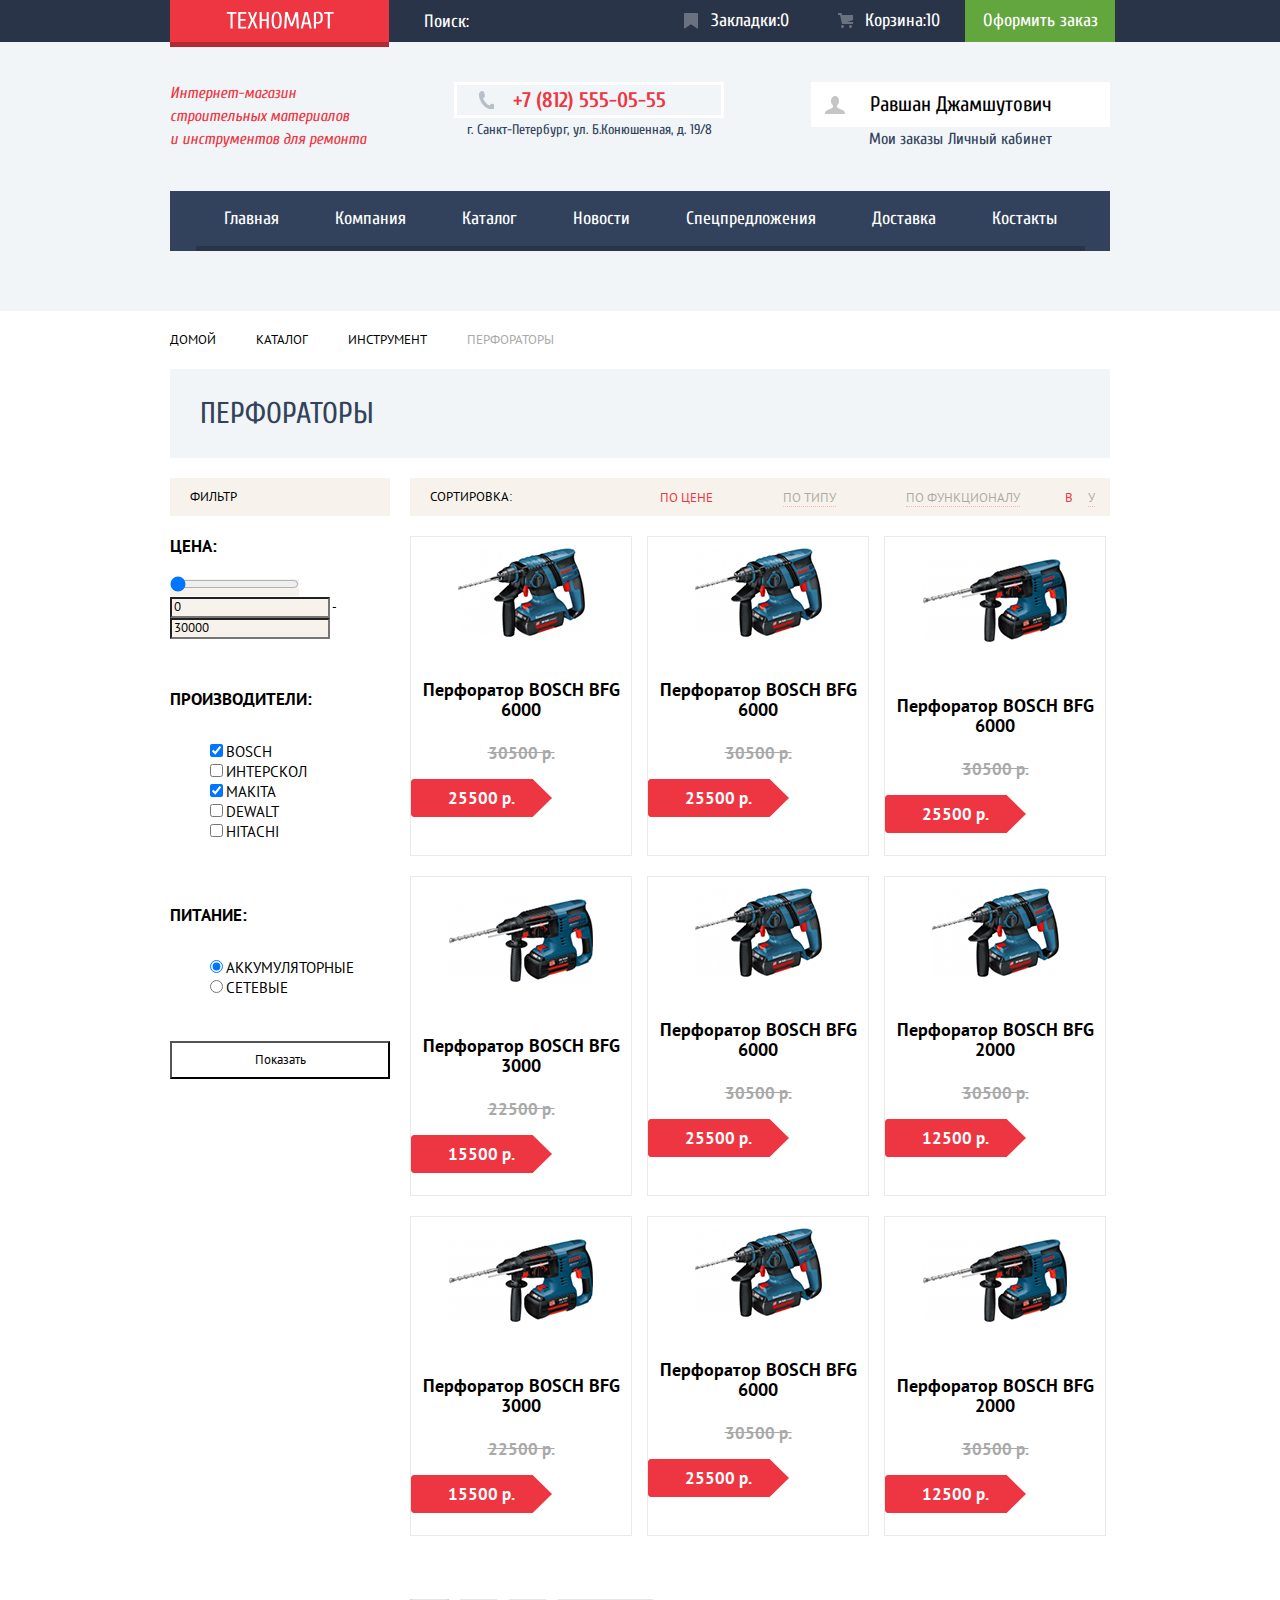
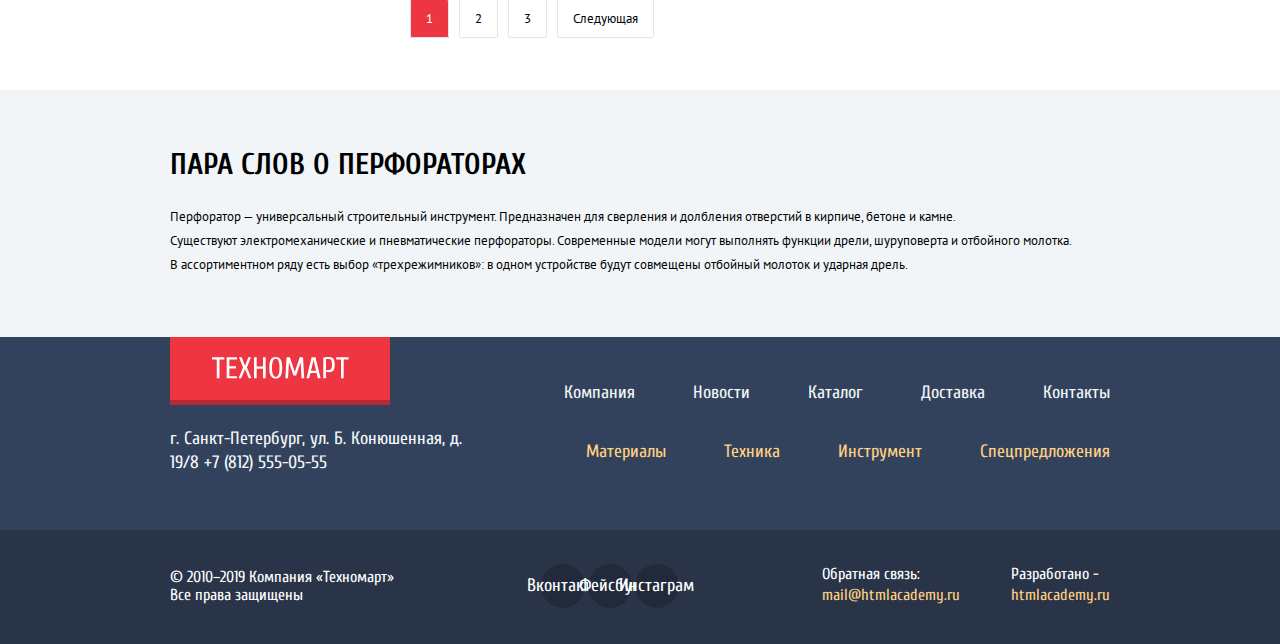
==== commit 6fa0fd9c: "[7.2] Растановка иконок на странице каталога" ====
--- a/catalog.html
+++ b/catalog.html
@@ -23,7 +23,11 @@
           </a>
         </div>
         <form class="main-search">
+          <!--      <svg width="17" height="17" viewBox="0 0 17 17" fill="none" xmlns="http://www.w3.org/2000/svg">-->
+          <!--      <path fill-rule="evenodd" clip-rule="evenodd" d="M13.458 12.044L17 15.586L15.586 17L12.044 13.458C10.782 14.421 9.21 15 7.5 15C3.35786 15 0 11.6421 0 7.5C0 3.35786 3.35786 0 7.5 0C11.6421 0 15 3.35786 15 7.5C15.0001 9.14309 14.4581 10.7403 13.458 12.044ZM7.5 2C4.467 2 2 4.467 2 7.5C2.00331 10.5362 4.4638 12.9967 7.5 13C10.532 13 13 10.532 13 7.5C13 4.467 10.532 2 7.5 2Z" fill="white"/>-->
+          <!--      </svg>-->
           <input type="search" name="search" placeholder="Поиск:">
+          <span class="icon-search"></span>
         </form>
         <div class="main-cart">
           <a class="main-cart__item bookmark" href="#">Закладки:0</a>
@@ -48,10 +52,13 @@
       </div>
       <div class="account">
         <a class="personal-infomation" href="#">Равшан Джамшутович</a>
-<!--        <a class="exit-account" href="#">Выйти</a>-->
+        <a class="exit-account" href="#">
+<!--          <span class="visually-hidden">Выйти</span>-->
+        </a>
         <div class="menu-account">
           <a class="orders" href="#">Мои заказы</a>
           <a class="personal-account" href="#">Личный кабинет</a>
+
         </div>
       </div>
     </section>
--- a/css/style.css
+++ b/css/style.css
@@ -31,6 +31,7 @@
   --basic-block-service: #f1f5f7;       /* background в блоке сервис и описание страницы в блоке над footer */
   --basic-background-popap: #F1F1F1;
   --basic-rgba-header: rgba(255, 255, 255, 0.5);
+  --basic-button-login: #3D546F;
 
   /* Variables background block categories catalog */
 
@@ -68,7 +69,6 @@
   font-weight: 400;
   color: var(--basic-white);
   background-color: var(--basic-white);   /* ЗАМЕНИТЬ НА БЕЛЫЙ */
-
   min-height: 100%;
   display: grid;
   grid-template-rows: min-content 1fr min-content;
@@ -140,17 +140,47 @@
 .main-logo:hover,
 .main-logo:focus{
 }
+.main-search {
+  position: relative;
+}
 .main-search input {
   background-color: var(--basic-header-rest);
   width: 271px;
   height: 42px;
-  padding-left: 15px;
+  padding-left: 35px;
+  border: none;
 }
 .main-search input::placeholder {
   color: var(--basic-white);
+
+}
+/*.icon-search {*/
+/*  position: absolute;*/
+/*  background-image: url("../img/icons/icon-search.svg");*/
+/*  background-repeat: no-repeat;*/
+/*  background-position: 0 0;*/
+/*  width: 20px;*/
+/*  height: 20px;*/
+/*  top: 13px;*/
+/*  left: 11px;*/
+/*}*/
+.main-search svg {
+  top: 13px;
+  left: 11px;
+  position: absolute;
+}
+.main-search input:focus + svg path {
+  fill: red
 }
 .main-search input:focus {
   background-color: var(--basic-white);
+}
+/*.main-search:focus path {*/
+/*  fill: var(--basic-hover);*/
+/*}*/
+.main-search input:focus + .icon-search {
+  background-image: url("../img/icons/icon-search-focus.svg");
+  /*fill: var(--basic-hover);*/
 }
 .main-bar {
   background-color: var(--basic-header-rest);
@@ -166,6 +196,22 @@
   display: flex;
   justify-content: space-between;
 }
+.main-cart .bookmark, .main-cart .cart {
+  padding: 0 25px 0px 51px;
+  position: relative;
+}
+.bookmark::before {
+  content: "";
+  position: absolute;
+  width: 16px;
+  height: 18px;
+  top: 13px;
+  left: 24px;
+  background-image: url("../img/icons/icon-bookmark.svg");
+  background-repeat: no-repeat;
+  background-position: 0 0;
+  opacity: 0.3;
+}
 .main-cart__item {
   display: flex;
   justify-content: center;
@@ -181,8 +227,22 @@
   width: 270px;
   display: flex;
   flex-direction: column;
+  position: relative;
 }
 .info-contact a {
+  padding: 0;
+  margin: 0;
+}
+.info-contact .head-phone::before {
+  content: "";
+  position: absolute;
+  width: 16px;
+  height: 18px;
+  top: 9px;
+  left: 24px;
+  background-position: 0 0;
+  background-repeat: no-repeat;
+  background-image: url("../img/icons/icon-phone.svg");
   padding: 0;
   margin: 0;
 }
@@ -200,28 +260,48 @@
   background-color: var(--basic-block-cart);
   color: var(--basic-rgba-header);
 }
-.cart:focus,
-.cart:hover{}
-.cart:active{
+.main-cart .cart:active{
   background-color: var(--basic-bookmarks-click);
   color: var(--basic-rgba-header);
 }
+.main-cart .cart:focus::before,
+.main-cart .cart:hover::before {
+  opacity: 1;
+}
+.main-cart .cart:active::before {
+  opacity: 0.3;
+}
 .cart, .cart-item {
   color: var(--basic-white);
 }
-.cart {
-  min-width: 150px;
+.cart::before {
+  content: "";
+  position: absolute;
+  height: 18px;
+  width: 16px;
+  top: 13px;
+  left: 24px;
+  background-image: url("../img/icons/icon-carticon-cart.svg");
+  background-repeat: no-repeat;
+  background-position: 0 0;
+  opacity: 0.3;
+  /*min-width: 150px;*/
 }
 .bookmark {
   color: var(--basic-white);
-  min-width: 150px;
-}
-.bookmark:active{
+  /*min-width: 150px;*/
+}
+.main-cart .bookmark:active{
   background-color: var(--basic-bookmarks-click);
   color: var(--basic-rgba-header);
 }
-.bookmark a:hover,
-.bookmark a:focus{}
+.main-cart .bookmark:active::before {
+  opacity: 0.3;
+}
+.main-cart .bookmark:hover::before,
+.main-cart .bookmark:focus::before {
+  opacity: 1;
+}
 .head-title {
   color: var(--basic-hover);
   font: inherit;
@@ -251,11 +331,28 @@
   padding: 7px 45px 8px 60px;
 }
 .login-enter {
-  width: 121px;
-  height: 45px;
-  display: flex;
-  justify-content: center;
-  align-items: center;
+  display: flex;
+  justify-content: center;
+  align-items: center;
+  padding: 0 24px 0 50px;
+}
+.login-enter::before {
+  content: "";
+  position: absolute;
+  top: 14px;
+  left: 14px;
+  height: 18px;
+  width: 20px;
+  background-repeat: no-repeat;
+  background-position: 0 0;
+  background-image: url("../img/icons/icon-login.svg");
+}
+.login-enter:hover::before,
+.login-enter:focus::before {
+  background-image: url("../img/icons/icon-login-hover.svg");
+}
+.login-enter:active::before {
+  background-image: url("../img/icons/icon-login.svg");
 }
 .login-reg {
   width: 150px;
@@ -269,6 +366,7 @@
   display: flex;
   margin: 0;
   padding: 0;
+  position: relative;
 }
 .account {
   display: flex;
@@ -276,6 +374,7 @@
   padding: 0;
   flex-direction: column;
   align-items: center;
+  position: relative;
 }
 .login a, .personal-infomation {
   background-color: var(--basic-white);
@@ -290,6 +389,28 @@
   flex-direction: row;
   justify-content: center;
   align-items: center;
+}
+.personal-infomation::before {
+  position: absolute;
+  content: "";
+  width: 22px;
+  height: 22px;
+  background-position: 0 0;
+  background-repeat: no-repeat;
+  background-image: url("../img/icons/icon-user.svg");
+  top: 14px;
+  left: 14px;
+}
+.exit-account {
+  position: absolute;
+  content: "";
+  width: 22px;
+  height: 22px;
+  background-position: 0 0;
+  background-repeat: no-repeat;
+  background-image: url("../img/icons/icon-logout.svg");
+  top: 14px;
+  right: 14px;
 }
 .login .account {
   text-align: right;
@@ -315,11 +436,7 @@
 .head-navigation {
   background: var(--basic-nav-rest);
   margin-bottom: 60px;
-  padding: 16px 53px 20px;
-}
-.head-navigation a{
-  background-color: var(--basic-nav-rest);
-  color: var(--basic-white);
+  /*padding: 16px 53px 20px;*/
 }
 .head-navigation a:hover,
 .head-navigation a:focus{
@@ -332,15 +449,26 @@
   display: flex;
   flex-direction: row;
   align-items: center;
-  justify-content: space-between;
+  justify-content: center;
   padding: 0;
   margin: 0;
   list-style: none;
 }
 .navigation-item a{
-  height: 60px;
-}
-
+  /*height: 60px;*/
+  display: block;
+  padding: 16px 28px 20px 28px;
+  margin: 0;
+  background-color: var(--basic-nav-rest);
+  color: var(--basic-white);
+  box-shadow: inset 0 -5px 0 var(--basic-shadow-block-service);
+}
+.last-item a {
+  padding: 16px 53px 20px 28px;
+}
+.first-item a {
+  padding: 16px 28px 20px 53px;
+}
 
 /* CATALOG categories */
 .categories-list{
@@ -356,26 +484,60 @@
     "o1 o2 o3"
     "o4 o4 o5"
     "o4 o4 o6";
+  position: relative;
 }
 .categories-materials {
   background-color: var(--basic-category-materials);
   grid-area: o1;
 }
+.categories-item::before {
+  content: "";
+  position: absolute;
+  width: 80px;
+  height: 80px;
+  background-position: 0 0;
+  background-repeat: no-repeat;
+}
+.categories-materials::before {
+  background-image: url("../img/icons/icon-catalog-1.svg");
+  top: 27px;
+  left: 213px;
+}
 .categories-tool {
   background-color: var(--basic-category-tools);
   grid-area: o2;
 }
+.categories-tool::before {
+  background-image: url("../img/icons/icon-catalog-2.svg");
+  top: 27px;
+  left: 510px;
+}
 .categories-technics {
   background-color: var(--basic-category-technic);
   grid-area:o3;
 }
+.categories-technics::before {
+  background-image: url("../img/icons/icon-catalog-3.svg");
+  top: 27px;
+  left: 810px;
+}
 .categories-sale {
   background-color: var(--basic-category-sale);
   grid-area: o5;
 }
+.categories-sale::before {
+  background-image: url("../img/icons/icon-catalog-4.svg");
+  top: 170px;
+  left: 810px;
+}
 .categories-delivery {
   background-color: var(--basic-category-delivery);
   grid-area:o6;
+}
+.categories-delivery::before {
+  background-image: url("../img/icons/icon-catalog-5.svg");
+  top: 320px;
+  left: 810px;
 }
 .categories-perforators {
   grid-area: o4;
@@ -529,16 +691,27 @@
   min-height: 318px;
   width: 220px;
   margin-right: 20px;
+  padding-bottom: 20px;
+  padding: 0;
   display: flex;
   flex-direction: column;
   align-items: center;
   justify-content: center;
   text-align: center;
+  position: relative;
 }
 .popular-product-item img, .catalog-item img {
-  max-width: 184px;
-  max-height: 164px;
-  margin: 0;
+  max-width: 185px;
+  max-height: 165px;
+}
+.popular-product-item div {
+  width: 185px;
+  height: 165px;
+  display: flex;
+  flex-direction: row;
+  justify-content: center;
+  align-items: center;
+  padding: 0;
 }
 .popular-product-item:nth-child(4n) {
   margin-right: 0;
@@ -552,6 +725,18 @@
   line-height: 18px;
   font-weight: bold;
   color: var(--basic-sales-product);
+}
+.popular-product-item p:first-of-type {
+  padding: 0 0 13px 0;
+  margin: 0;
+}
+.popular-product-item p:last-of-type {
+  padding: 0 0 0 0;
+  margin: 0;
+}
+.popular-product-item h4 {
+  padding: 8px 0 8px 0;
+  margin: 0;
 }
 .popular-product-item .product-price,
 .catalog-item .product-price {
@@ -564,19 +749,30 @@
   font-size: 17px;
   line-height: 18px;
   font-weight: bold;
-}
-.popular-product-item em, .catalog-item em {
-  /*display: none;*/
+  width: 141px;
+  height: 38px;
+  display: flex;
+  justify-content: center;
+  align-items: center;
+}
+.popular-product-item:hover img {
+  opacity:0;
 }
 .popular-product-item:hover em,
 .catalog-item:hover em{
-  /*display: block;*/
+  display: block;
+}
+.popular-product-item:hover,
+.popular-product-item:focus,
+.catalog-item:hover,
+.catalog-item:focus {
+  box-shadow: 0 4px 20px rgba(0, 0, 0, 0.15);
 }
 .hover-button {
-  display: flex;
-  flex-direction: column;
-  justify-content: center;
-  align-items: center;
+  display: none;
+  position: absolute;
+  top: 35px;
+  left: 40px;
 }
 .emerging-buy {
   display: flex;
@@ -584,8 +780,21 @@
   align-items: center;
   width: 135px;
   height: 38px;
-  padding: 0;
-  margin: 0;
+  padding-left: 17px;
+  margin: 0;
+  box-sizing: border-box;
+}
+.emerging-buy::before {
+  position: absolute;
+  content: "";
+  width: 15px;
+  height: 15px;
+  background-image: url("../img/icons/icon-carticon-cart.svg");
+  background-position: 0 0;
+  background-repeat: no-repeat;
+  opacity: 0.3;
+  top: 11px;
+  left: 29px;
 }
 .emerging-bookmarks {
   display: flex;
@@ -597,7 +806,8 @@
   padding: 0;
   margin-top: 10px;
 }
-em .emerging-buy{
+.popular-product-item .emerging-buy {
+  font-family: Cuprum, sans-serif;
   color: var(--basic-white);
   font-size: 14px;
   line-height: 18px;
@@ -614,7 +824,8 @@
 .emerging-buy:active {
   background-color: var(--basic-buy-click);
 }
-em .emerging-bookmarks{
+.popular-product-item .emerging-bookmarks {
+  font-family: Cuprum, sans-serif;
   color: var(--basic-block-popular);
   font-size: 14px;
   line-height: 18px;
@@ -627,8 +838,9 @@
 .emerging-bookmarks:hover,
 .emerging-bookmarks:focus {
   border: 3px solid var(--basic-border-bookmarks-hover);
-  box-shadow: 0 4px 4px rgba(0, 0, 0, 0.25);
-  text-shadow: 0 4px 4px rgba(0, 0, 0, 0.25);
+
+  /*box-shadow: 0 4px 4px rgba(0, 0, 0, 0.25);*/
+  /*text-shadow: 0 4px 4px rgba(0, 0, 0, 0.25);*/
 }
 .emerging-bookmarks:active {
   border: 3px solid var(--basic-border-bookmarks-hover);
@@ -737,52 +949,6 @@
   padding-left: 22px;
   box-sizing: border-box;
   margin: 0;
-}
-.grid-service h2, .description-perforators h2 {
-  color: var(--basic-black);
-  font-size: 30px;
-  line-height: 30px;
-  text-transform: uppercase;
-}
-.service p, .description-perforators p {
-  font-family: 'PT Sans', sans-serif;
-  font-size: 13px;
-  line-height: 24px;
-  color: var(--basic-black);
-}
-.description-service {
-  list-style: none;
-  margin: 70px 0 0 0;
-  padding: 0;
-  box-sizing: border-box;
-  display: flex;
-  justify-content: center;
-  align-items: center;
-}
-.description-delivery {
-  width: 619px;
-  height: 283px;
-  display: flex;
-  flex-direction: column;
-}
-.description-delivery h2,
-.description-delivery p {
-  margin: 0;
-  padding: 0;
-}
-.description-service h2, .h2-catalog {
-  color: var(--basic-block-popular);
-  text-transform: uppercase;
-  font-size: 30px;
-  line-height: 30px;
-}
-.description-service p {
-  font-family: 'PT Sans', sans-serif;;
-  font-size: 13px;
-  line-height: 24px;
-  color: var(--basic-black);
-}
-.service-list label {
   font-size: 21px;
   line-height: 30px;
   font-weight: bold;
@@ -790,6 +956,70 @@
   background-color: var(--basic-nav-rest) ;
   box-shadow: 0 1px 0 var(--basic-shadow-block-service), inset 0 1px 0 var(--basic-shadow-block-service2);
 }
+.grid-service h2, .description-perforators h2 {
+  color: var(--basic-black);
+  font-size: 30px;
+  line-height: 30px;
+  text-transform: uppercase;
+}
+.service p, .description-perforators p {
+  font-family: 'PT Sans', sans-serif;
+  font-size: 13px;
+  line-height: 24px;
+  color: var(--basic-black);
+}
+.description-service {
+  list-style: none;
+  margin: 70px 0 0 0;
+  padding: 0;
+  box-sizing: border-box;
+  display: flex;
+  justify-content: center;
+  align-items: center;
+}
+.description-delivery {
+  width: 619px;
+  height: 283px;
+  display: flex;
+  flex-direction: column;
+  position: relative;
+}
+.description-delivery h2,
+.description-delivery p {
+  margin: 0;
+  padding: 0;
+}
+.img-delivery {
+  content: "";
+  position: absolute;
+  background-image: url("../img/icons/car.svg");
+  width: 468px;
+  height: 261px;
+  background-repeat: no-repeat;
+  background-position: 0 0;
+  right: 0;
+  bottom: 0;
+}
+.description-service h2, .h2-catalog {
+  color: var(--basic-block-popular);
+  text-transform: uppercase;
+  font-size: 30px;
+  line-height: 30px;
+}
+.description-service p {
+  font-family: 'PT Sans', sans-serif;;
+  font-size: 13px;
+  line-height: 24px;
+  color: var(--basic-black);
+}
+.service-item label {
+  /*font-size: 21px;*/
+  /*line-height: 30px;*/
+  /*font-weight: bold;*/
+  /*color: var(--basic-white);*/
+  /*background-color: var(--basic-nav-rest) ;*/
+  /*box-shadow: 0 1px 0 var(--basic-shadow-block-service), inset 0 1px 0 var(--basic-shadow-block-service2);*/
+}
 .service-item input:checked + label {
   color: var(--basic-block-popular);
   background-color: var(--basic-white);
@@ -983,9 +1213,20 @@
   margin: 0;
   display: flex;
 }
+.social-item {
+  display: flex;
+  margin: 0;
+  padding-left: 3px;
+}
 .social-button {
   color: inherit;
   background: linear-gradient(0deg, var(--basic-gradient), var(--basic-gradient));
+  width: 44px;
+  height: 44px;
+  border-radius: 50%;
+  display: flex;
+  align-items: center;
+  justify-content: center;
 }
 .social-button:hover,
 .social-button:focus,
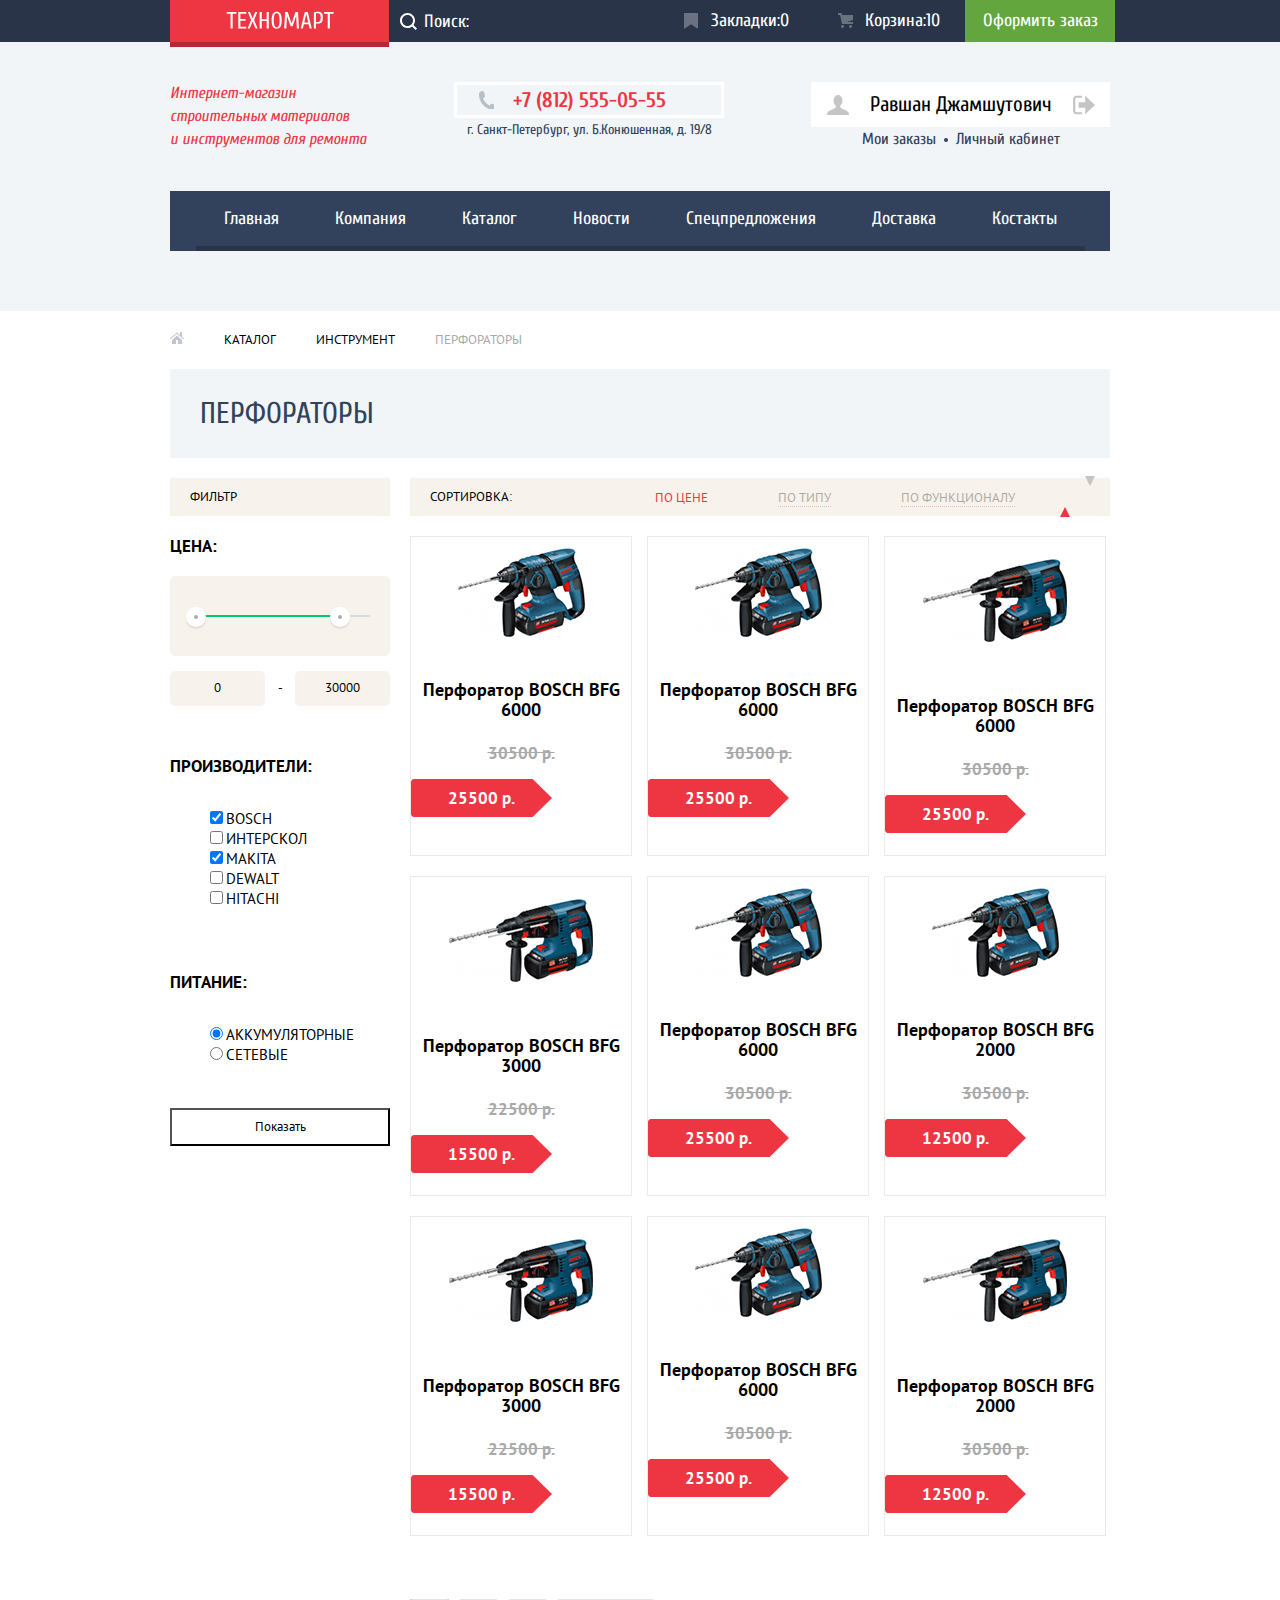
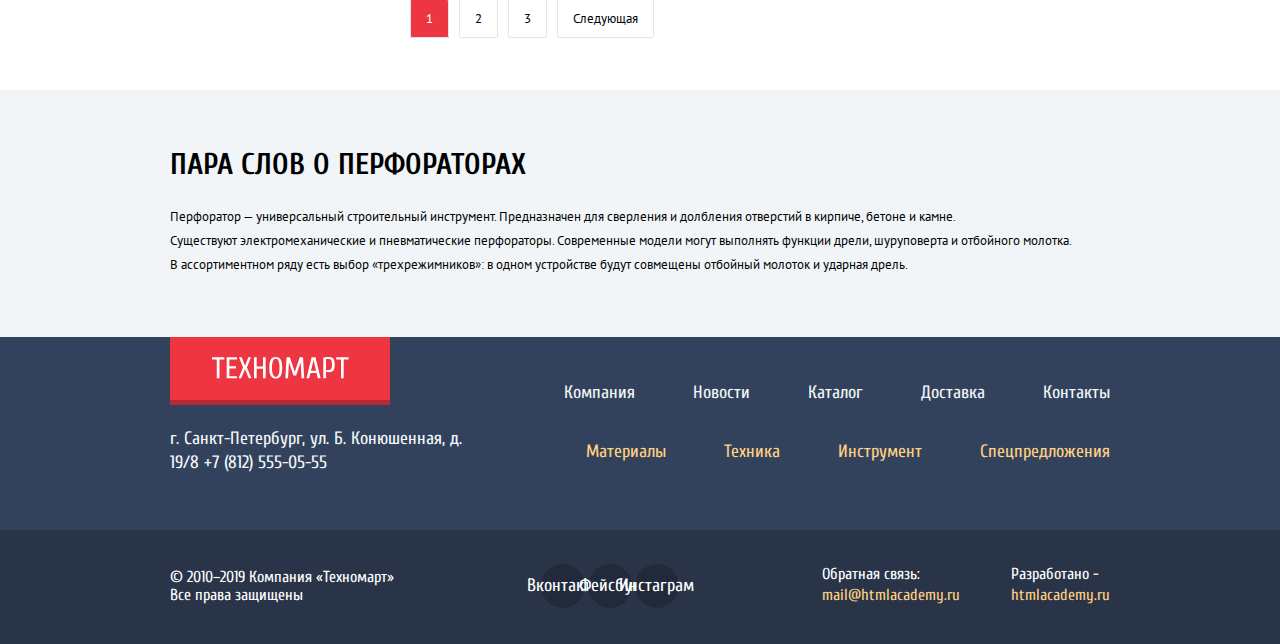
==== commit b5293fa6: "[7.2] Выполнена расстановка иконок в header/breadcrumbs/filters на внутренней странице" ====
--- a/catalog.html
+++ b/catalog.html
@@ -23,11 +23,11 @@
           </a>
         </div>
         <form class="main-search">
-          <!--      <svg width="17" height="17" viewBox="0 0 17 17" fill="none" xmlns="http://www.w3.org/2000/svg">-->
-          <!--      <path fill-rule="evenodd" clip-rule="evenodd" d="M13.458 12.044L17 15.586L15.586 17L12.044 13.458C10.782 14.421 9.21 15 7.5 15C3.35786 15 0 11.6421 0 7.5C0 3.35786 3.35786 0 7.5 0C11.6421 0 15 3.35786 15 7.5C15.0001 9.14309 14.4581 10.7403 13.458 12.044ZM7.5 2C4.467 2 2 4.467 2 7.5C2.00331 10.5362 4.4638 12.9967 7.5 13C10.532 13 13 10.532 13 7.5C13 4.467 10.532 2 7.5 2Z" fill="white"/>-->
-          <!--      </svg>-->
           <input type="search" name="search" placeholder="Поиск:">
-          <span class="icon-search"></span>
+          <svg width="17" height="17" viewBox="0 0 17 17" fill="none" xmlns="http://www.w3.org/2000/svg">
+            <path fill-rule="evenodd" clip-rule="evenodd" d="M13.458 12.044L17 15.586L15.586 17L12.044 13.458C10.782 14.421 9.21 15 7.5 15C3.35786 15 0 11.6421 0 7.5C0 3.35786 3.35786 0 7.5 0C11.6421 0 15 3.35786 15 7.5C15.0001 9.14309 14.4581 10.7403 13.458 12.044ZM7.5 2C4.467 2 2 4.467 2 7.5C2.00331 10.5362 4.4638 12.9967 7.5 13C10.532 13 13 10.532 13 7.5C13 4.467 10.532 2 7.5 2Z" fill="white"/>
+          </svg>
+          <!--          <span class="icon-search"></span>-->
         </form>
         <div class="main-cart">
           <a class="main-cart__item bookmark" href="#">Закладки:0</a>
@@ -51,10 +51,20 @@
         </p>
       </div>
       <div class="account">
-        <a class="personal-infomation" href="#">Равшан Джамшутович</a>
-        <a class="exit-account" href="#">
-<!--          <span class="visually-hidden">Выйти</span>-->
-        </a>
+        <div class="personal-infomation">
+          <a href="#">Равшан Джамшутович</a>
+          <a class="personal-cabinet" href="#">
+            <svg width="20" height="18" viewBox="0 0 20 18" fill="none" xmlns="http://www.w3.org/2000/svg">
+            <path d="M17.881 14.166C15.737 13.431 13.625 12.5 12.674 11.776C12.017 11.275 11.904 10.158 12.157 9.361C13.275 8.458 14.021 6.884 14.021 5.083C14.021 2.276 12.221 0 10 0C7.77902 0 5.97901 2.276 5.97901 5.083C5.97901 6.884 6.72501 8.457 7.84201 9.36C8.09501 10.158 7.98302 11.275 7.32502 11.776C6.37502 12.5 4.26201 13.43 2.11801 14.166C-0.0259852 14.902 1.48343e-05 18 1.48343e-05 18H20C20 18 20.025 14.901 17.881 14.166Z" fill="#C5C5C5"/>
+            </svg>
+          </a>
+          <a class="exit-account" href="#"><svg width="20" height="17" viewBox="0 0 20 17" fill="none" xmlns="http://www.w3.org/2000/svg">
+              <path d="M20 8.5L11.125 0V6H5.125V11H11.125V17L20 8.5Z" fill="#C5C5C5"/>
+              <path d="M2.10604 13.952V3.048C2.12404 2.672 2.27704 1.991 3.11604 1.991H8.14304V0H3.11604C0.938036 0 0.112036 1.81 0.0870361 3.027V13.973C0.112036 15.189 0.938036 17 3.11604 17H8.14304V15.01H3.11604C2.27704 15.01 2.12404 14.327 2.10604 13.952Z" fill="#C5C5C5"/>
+            </svg>
+            <!--            <span class="visually-hidden">Выйти</span>-->
+          </a>
+        </div>
         <div class="menu-account">
           <a class="orders" href="#">Мои заказы</a>
           <a class="personal-account" href="#">Личный кабинет</a>
@@ -90,8 +100,12 @@
 <main>
   <div class="page-catalog container smooth">
     <ul class="breadcrumbs">
-      <li class="breadcrumbs-list">
-        <a href="index.html">Домой</a>
+      <li class="breadcrumbs-list breadcrumbs-home">
+        <a href="index.html"><svg width="14" height="12" viewBox="0 0 14 12" fill="none" xmlns="http://www.w3.org/2000/svg">
+          <path d="M2 7.99999V12H6V7.99999H8V12H12V7.99999L7 3.51599L2 7.99999Z" fill="#C1C6CE"/>
+          <path d="M13.831 6.365L12 4.751V0H9.99998V2.987L7.33198 0.635C7.31198 0.618 7.28898 0.612 7.26798 0.598C7.24294 0.579705 7.21614 0.56396 7.18798 0.551C7.15708 0.540195 7.12529 0.532163 7.09298 0.527C7.06198 0.521 7.03198 0.515 6.99998 0.515C6.96898 0.515 6.93898 0.521 6.90798 0.527C6.87551 0.531919 6.84366 0.5403 6.81298 0.552C6.78498 0.563 6.75998 0.581 6.73298 0.598C6.71198 0.612 6.68798 0.618 6.66898 0.635L0.170976 6.365C0.0162401 6.50291 -0.0375953 6.72187 0.0355474 6.9158C0.10869 7.10974 0.293707 7.23862 0.500976 7.24C0.622907 7.24035 0.740711 7.19586 0.831976 7.115L6.99998 1.677L13.169 7.115C13.3778 7.27913 13.6784 7.25178 13.8542 7.05265C14.0299 6.85352 14.0198 6.55183 13.831 6.365Z" fill="#C1C6CE"/>
+        </svg>
+        </a>
       </li>
       <li class="breadcrumbs-list">
         <a href="#">Каталог</a>
@@ -99,7 +113,7 @@
       <li class="breadcrumbs-list">
         <a href="#">Инструмент</a>
       </li>
-      <li class="breadcrumbs-current">Перфораторы</li>
+      <li class="breadcrumbs-list breadcrumbs-current">Перфораторы</li>
     </ul>
     <h2 class="h2-catalog">Перфораторы</h2>
     <section class="sorting">
@@ -108,25 +122,25 @@
       <ul class="sorting-list">
         <li class="sorting-item sorting-input-checked">
           <input class="sorting-input-checkbox sorting-input-checked" type="radio" checked name="sorting" value="price" id="sorting-price">
-          <label for="sorting-price">по цене</label>
+          <label class="sorting-label" for="sorting-price">по цене</label>
         </li>
         <li class="sorting-item">
           <input class="sorting-input-checkbox" type="radio" name="sorting" value="tupe" id="sorting-tupe">
-          <label for="sorting-tupe">по типу</label>
+          <label class="sorting-label" for="sorting-tupe">по типу</label>
         </li>
         <li class="sorting-item">
           <input class="sorting-input-checkbox" type="radio" name="sorting" value="functional" id="sorting-functional">
-          <label for="sorting-functional">по функционалу</label>
+          <label class="sorting-label" for="sorting-functional">по функционалу</label>
         </li>
       </ul>
       <ul class="sorting-list-2">
         <li class="sorting-item sorting-input-checked">
           <input class="sorting-input-checkbox" type="radio" checked name="topbottom" value="top" id="topbottom-top">
-          <label for="topbottom-top">в</label>
+          <label class="increase" for="topbottom-top"></label>
         </li>
         <li class="sorting-item">
           <input class="sorting-input-checkbox" type="radio" name="topbottom" value="bottom" id="topbottom-bottom">
-          <label for="topbottom-bottom">у</label>
+          <label class="waning" for="topbottom-bottom"></label>
         </li>
       </ul>
       </div>
@@ -136,15 +150,24 @@
       <form class="filter" method="get" action="https://echo.htmlacademy.ru/">
         <fieldset class="price-filter">
           <legend>Цена:</legend>
-          <label class="price-range">
-            <input type="range" name="lineprice" min="1" max="30000" value="1">
-          </label>
-          <label class="price-min">
-            <input type="text" name="minprice" value="0">
-          </label>
-          <label class="price-max">
-            - <input type="text" name="maxprice" value="30000">
-          </label>
+            <div class="range-filter">
+              <div class="range-controls">
+                <div class="scale">
+                  <div class="bar"></div>
+                </div>
+                <div class="toggle toggle-max"></div>
+                <div class="toggle toggle-min"></div>
+              </div>
+              <div class="price-controls">
+                <label class="price-min">
+                  <input type="text" name="price-min" value="0">
+                </label>
+                -
+                <label class="price-max">
+                  <input type="text" name="price-max" value="30000">
+                </label>
+              </div>
+            </div>
         </fieldset>
         <fieldset class="manufacturer-filter">
           <legend>Производители:</legend>
--- a/css/style.css
+++ b/css/style.css
@@ -9,7 +9,7 @@
   --basic-footer-catalog: #FFD180;
   --basic-block-popular: #32425C;
   --basic-hover: #EE3643;               /*  текст при наведении курсора */
-  --basic-click: #C5C5C5;               /* текст при клике в блоке логина */
+  --basic-click: #c5c5c5;               /* текст при клике в блоке логина */
   --basic-footer-contact: #F3F7F9;
 
   /* Variables color background */
@@ -32,6 +32,11 @@
   --basic-background-popap: #F1F1F1;
   --basic-rgba-header: rgba(255, 255, 255, 0.5);
   --basic-button-login: #3D546F;
+  --basic-range-controls: #D7DCDE;
+  --basic-bar-price: #00ca74;
+  --basic-circle-shadow: rgba(171, 171, 171, 0.3);
+  --basic-circle-price: #ABABAB;
+  --basic-waning: #C5C5C5;
 
   /* Variables background block categories catalog */
 
@@ -152,35 +157,17 @@
 }
 .main-search input::placeholder {
   color: var(--basic-white);
-
-}
-/*.icon-search {*/
-/*  position: absolute;*/
-/*  background-image: url("../img/icons/icon-search.svg");*/
-/*  background-repeat: no-repeat;*/
-/*  background-position: 0 0;*/
-/*  width: 20px;*/
-/*  height: 20px;*/
-/*  top: 13px;*/
-/*  left: 11px;*/
-/*}*/
+}
 .main-search svg {
   top: 13px;
   left: 11px;
   position: absolute;
 }
 .main-search input:focus + svg path {
-  fill: red
+  fill: var(--basic-button-rest);
 }
 .main-search input:focus {
   background-color: var(--basic-white);
-}
-/*.main-search:focus path {*/
-/*  fill: var(--basic-hover);*/
-/*}*/
-.main-search input:focus + .icon-search {
-  background-image: url("../img/icons/icon-search-focus.svg");
-  /*fill: var(--basic-hover);*/
 }
 .main-bar {
   background-color: var(--basic-header-rest);
@@ -376,13 +363,13 @@
   align-items: center;
   position: relative;
 }
-.login a, .personal-infomation {
+.login a, .personal-infomation a {
   background-color: var(--basic-white);
   color: var(--basic-black);
   font-size: 21px;
   line-height: 21px;
 }
-.personal-infomation {
+.personal-infomation a:first-of-type {
   width: 299px;
   height: 45px;
   display: flex;
@@ -390,27 +377,22 @@
   justify-content: center;
   align-items: center;
 }
-.personal-infomation::before {
+.personal-cabinet svg {
   position: absolute;
-  content: "";
   width: 22px;
   height: 22px;
-  background-position: 0 0;
-  background-repeat: no-repeat;
-  background-image: url("../img/icons/icon-user.svg");
-  top: 14px;
-  left: 14px;
-}
-.exit-account {
+  top: 12px;
+  left: 16px;
+}
+.exit-account svg {
   position: absolute;
-  content: "";
   width: 22px;
   height: 22px;
-  background-position: 0 0;
-  background-repeat: no-repeat;
-  background-image: url("../img/icons/icon-logout.svg");
-  top: 14px;
-  right: 14px;
+  top: 12px;
+  right: 15px;
+}
+.personal-infomation svg:hover path {
+  fill: var(--basic-button-login);
 }
 .login .account {
   text-align: right;
@@ -419,8 +401,6 @@
 }
 .login a:hover,
 .login a:focus,
-.personal-infomation:hover,
-.personal-infomation:focus,
 .orders:hover,
 .orders:focus,
 .personal-account:hover,
@@ -428,10 +408,15 @@
   color: var(--basic-hover);
 }
 .login a:active,
-.personal-infomation:active,
+.personal-infomation svg:active path,
+.personal-infomation a:active,
 .personal-account:active,
 .orders:active {
   color: var(--basic-click);
+  fill: var(--basic-click);
+}
+.menu-account {
+
 }
 .head-navigation {
   background: var(--basic-nav-rest);
@@ -1269,6 +1254,24 @@
   line-height: 18px;
   color: var(--basic-block-popular);
 }
+.orders {
+  padding-right: 15px;
+}
+personal-account {
+  padding-left: 15px;
+}
+.orders::before {
+  content: "";
+  position: absolute;
+  background-repeat: no-repeat;
+  background-position: 0 0;
+  background-image: linear-gradient(#32425C, #32425C);
+  border-radius: 50%;
+  height: 4px;
+  width: 4px;
+  top: 56px;
+  left: 133px;
+}
 .breadcrumbs {
   list-style: none;
   grid-column: 1 / -1;
@@ -1283,7 +1286,31 @@
   display: flex;
   flex-direction: row;
   justify-content: flex-start;
-  align-items: center;
+  flex-wrap: wrap;
+  align-items: center;
+  /*position: relative;*/
+}
+.breadcrumbs-home a::after {
+  top: -6px;
+  left: -53px;
+  height: 20px;
+  width: 20px;
+}
+.breadcrumbs-list {
+  position: relative;
+  margin-right: 40px;
+}
+.breadcrumbs-list:last-of-type::after {
+  display: none;
+}
+.breadcrumbs-list::after {
+  content: "";
+  position: absolute;
+  background-image: url("../img/icons/icon-right-small.svg");
+  top: 2px;
+  right: -26px;
+  height: 12px;
+  width: 7px;
 }
 .breadcrumbs a, .breadcrumbs-current {
   font-family: 'PT Sans', sans-serif;
@@ -1292,7 +1319,7 @@
   line-height: 18px;
   color: var(--basic-black);
   text-transform: uppercase;
-  padding-right: 40px;
+  padding: 0;
   margin: 0;
 
 }
@@ -1365,7 +1392,7 @@
 .sorting-list-2 .sorting-item:nth-child(1n) {
   padding-right: 15px;
 }
-.sorting-item label, .filters h3, .filters {
+.sorting-item .sorting-label, .filters h3, .filters {
   color: var(--basic-black);
   font-size: 13px;
   line-height: 18px;
@@ -1376,7 +1403,7 @@
   padding: 0;
   margin: 0;
 }
-.sorting-item label{
+.sorting-item .sorting-label{
   opacity: 0.3;
   border-bottom: 1px dotted var(--basic-hover);
   list-style: none;
@@ -1389,11 +1416,39 @@
   opacity: 1;
   border-bottom: none;
 }
-.sorting-item label:hover {
+.sorting-item .sorting-label:hover {
   color: var(--basic-black);
   opacity: 1;
   border-bottom: 1px solid var(--basic-hover);
   line-height: 17px;
+}
+.sorting-list-2 .waning:hover {
+  border-top: 10px solid var(--basic-black);
+}
+.sorting-list-2 .increase:hover {
+  border-bottom: 10px solid var(--basic-black);
+}
+.sorting-list-2 input:checked + .waning {
+  border-top: 10px solid var(--basic-hover);
+}
+.sorting-list-2 input:checked + .increase {
+  border-bottom: 10px solid var(--basic-hover);
+}
+.increase {
+  width: 0;
+  height: 0;
+  border: 0 solid transparent;
+  border-right-width: 5px;
+  border-left-width: 5px;
+  border-bottom: 10px solid var(--basic-waning);
+}
+.waning {
+  width: 0;
+  height: 0;
+  border: 0 solid transparent;
+  border-left-width: 5px;
+  border-right-width: 5px;
+  border-top: 10px solid var(--basic-waning);
 }
 .filters h3 {
   color: var(--basic-black);
@@ -1423,6 +1478,20 @@
   border: none;
   margin-bottom: 30px;
 }
+.range-filter {
+  width: 220px;
+  /*margin-top: 50px;*/
+}
+.range-controls {
+  position: relative;
+  height: 41px;
+  padding-top: 39px;
+  padding-left: 20px;
+  padding-right: 20px;
+  border-radius: 5px;
+  margin-bottom: 15px;
+  background-color: var(--basic-block-content);
+}
 .filters legend {
   font-size: 17px;
   line-height: 30px;
@@ -1431,8 +1500,50 @@
   padding: 15px 0 15px 0;
   margin: 0;
 }
-.price-max input, .price-min input, .price-range {
+.range-controls .scale {
+  height: 2px;
+  background: var(--basic-range-controls);
+}
+.range-controls .bar {
+  width: 80%;
+  height: 2px;
+  background: var(--basic-bar-price);
+}
+.range-controls .toggle {
+  position: absolute;
+  top: 31px;
+  left: 0;
+  width: 4px;
+  height: 4px;
+  padding: 0;
+  border: 8px solid var(--basic-white);
+  background-color: var(--basic-circle-price);
+  border-radius: 50%;
+  box-shadow: 0 2px 1px 0 var(--basic-circle-shadow);
+  cursor: pointer;
+}
+.range-controls .toggle-min {
+  left: 16px;
+}
+.range-controls .toggle-max {
+  left: 160px;
+}
+.price-controls input {
+  font-family: inherit;
+  font-size: inherit;
+  width: 95px;
+  border-radius: 5px;
+  text-align: center;
+  border: none;
   background-color: var(--basic-block-content);
+  padding: 10px 0 10px 0;
+  margin: 0;
+}
+.price-controls {
+  display: flex;
+  flex-direction: row;
+  justify-content: space-between;
+  align-items: center;
 }
 .manufacturer-filter ul {
   list-style: none;
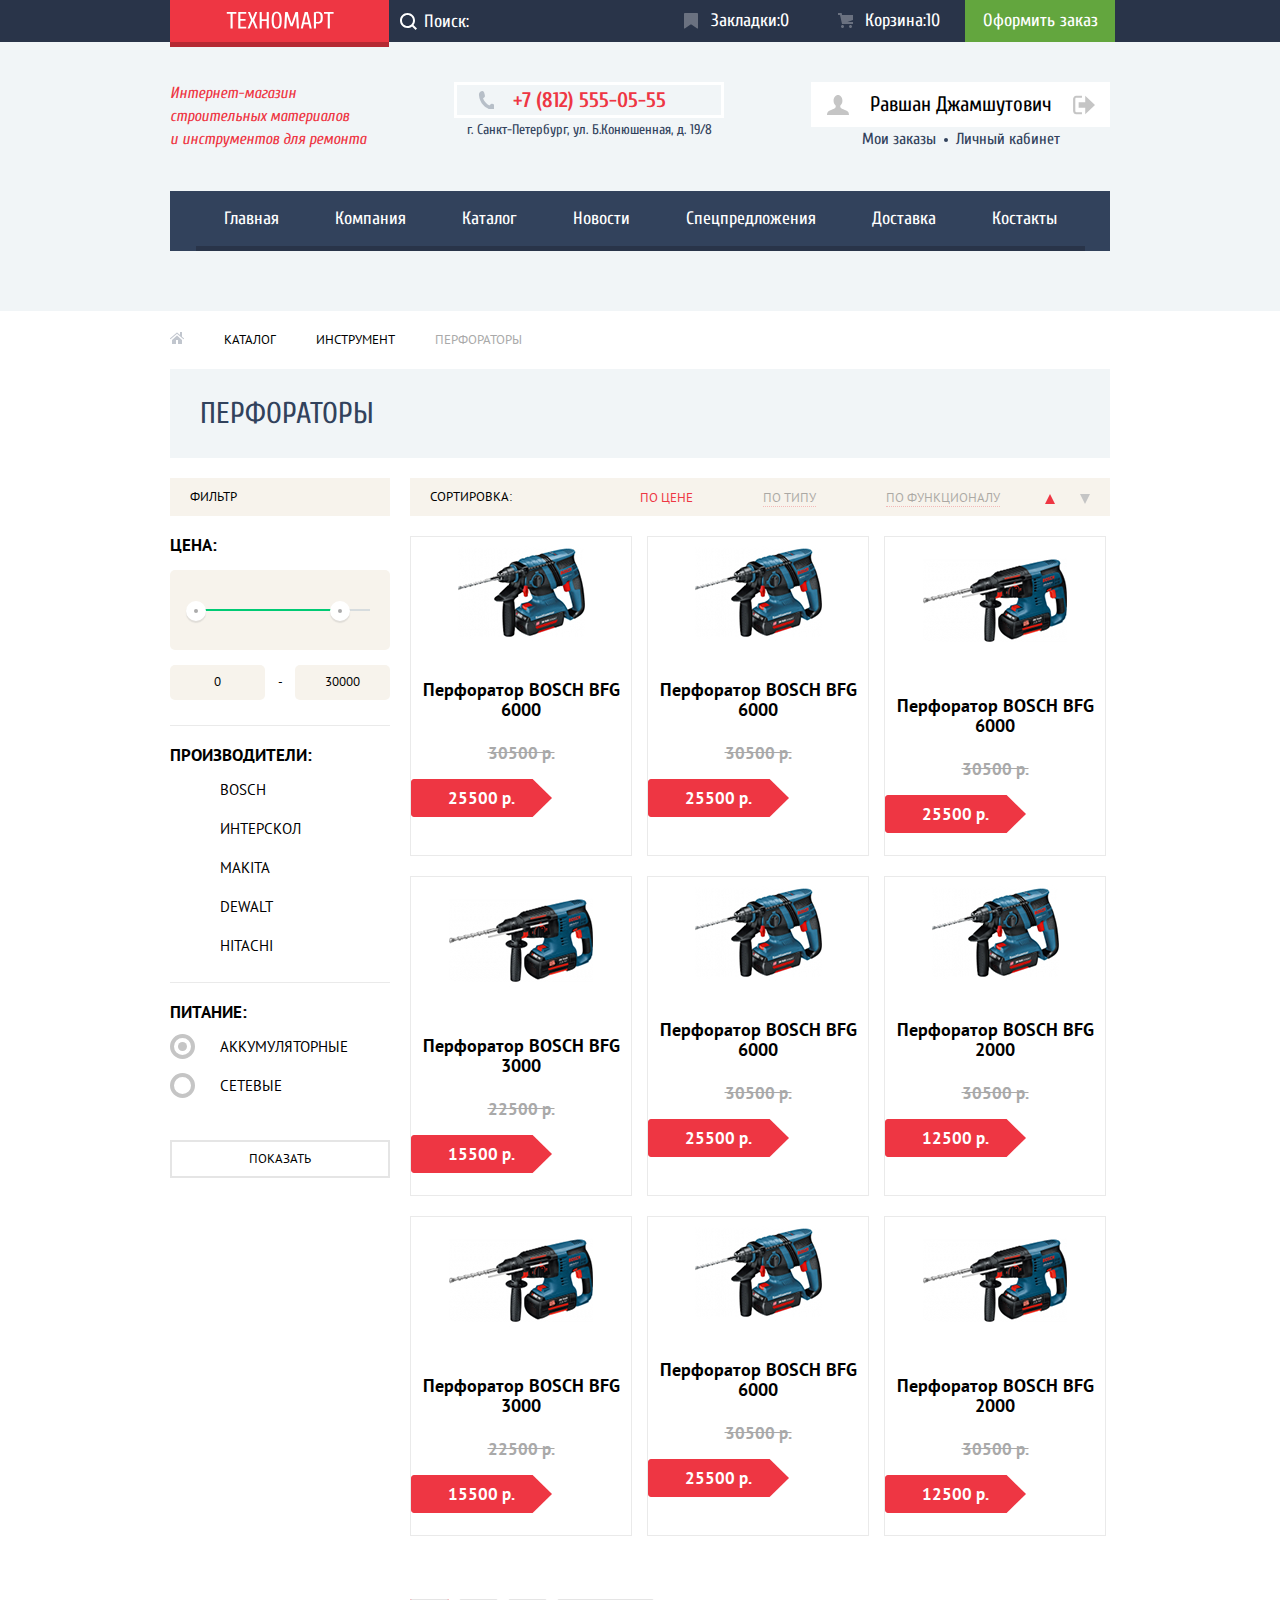
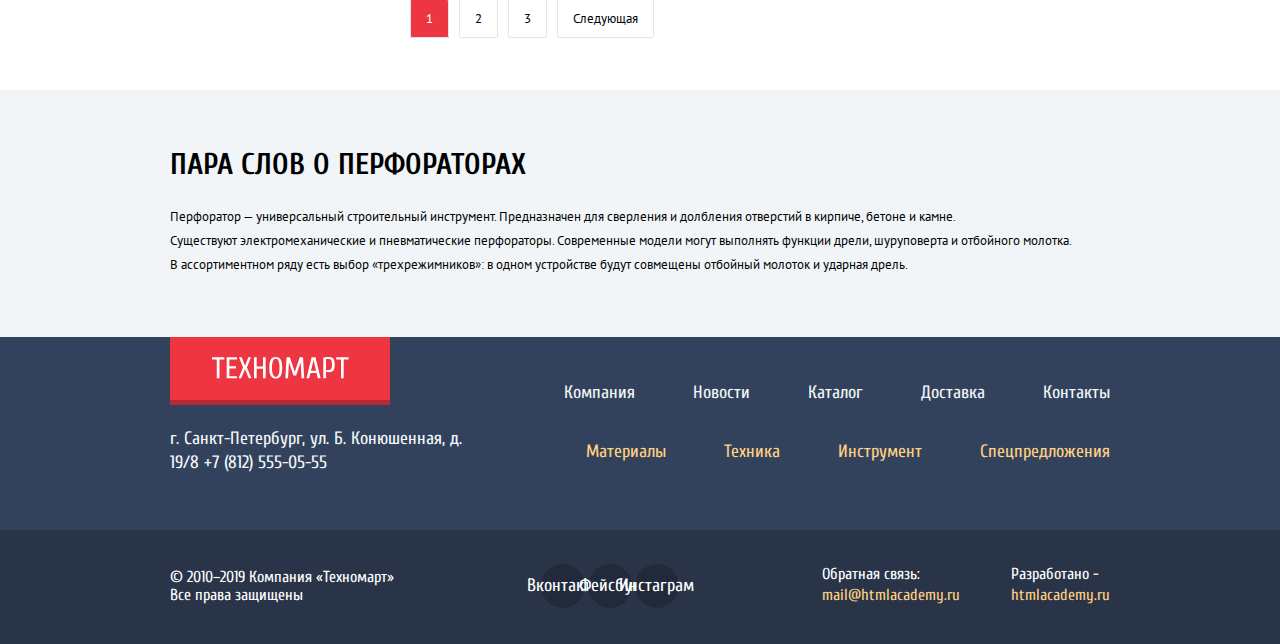
==== commit 8fe57633: "[7.2] Выполнена расстановка иконок и теней в header/breadcrumbs/filters на внутренней странице" ====
--- a/catalog.html
+++ b/catalog.html
@@ -173,23 +173,23 @@
           <legend>Производители:</legend>
           <ul>
             <li class="filter-option filter-checkbox">
-              <input class="filter-input-checkbox filter-input" type="checkbox" checked name="bosch" id="filtr-bosch">
+              <input class="visually-hidden filter-input-checkbox filter-input" type="checkbox" checked name="bosch" id="filtr-bosch">
               <label for="filtr-bosch">Bosch</label>
             </li>
             <li class="filter-option filter-checkbox">
-              <input class="filter-input-checkbox filter-input" type="checkbox" name="interscol" id="filtr-interscol">
+              <input class="visually-hidden filter-input-checkbox filter-input" type="checkbox" name="interscol" id="filtr-interscol">
               <label for="filtr-interscol">Интерскол</label>
             </li>
             <li class="filter-option filter-checkbox">
-              <input class="filter-input-checkbox filter-input" type="checkbox" checked name="makita" id="filtr-makita">
+              <input class="visually-hidden filter-input-checkbox filter-input" type="checkbox" checked name="makita" id="filtr-makita">
               <label for="filtr-makita">Makita</label>
             </li>
             <li class="filter-option filter-checkbox">
-              <input class="filter-input-checkbox filter-input" type="checkbox" name="dewalt" id="filtr-dewalt">
+              <input class="visually-hidden filter-input-checkbox filter-input" type="checkbox" name="dewalt" id="filtr-dewalt">
               <label for="filtr-dewalt">Dewalt</label>
             </li>
             <li class="filter-option filter-checkbox">
-              <input class="filter-input-checkbox filter-input" type="checkbox" name="hitachi" id="filtr-hitachi">
+              <input class="visually-hidden filter-input-checkbox filter-input" type="checkbox" name="hitachi" id="filtr-hitachi">
               <label for="filtr-hitachi">Hitachi</label>
             </li>
           </ul>
@@ -198,11 +198,11 @@
           <legend>Питание:</legend>
           <ul>
             <li class="filter-option filter-radio">
-              <input class="filter-input-radio filter-input" type="radio" checked name="food" value="battery" id="battery-food">
+              <input class="visually-hidden filter-input-radio filter-input" type="radio" checked name="food" value="battery" id="battery-food">
               <label for="battery-food">Аккумуляторные</label>
             </li>
             <li class="filter-option filter-radio">
-              <input class="filter-input-radio filter-input" type="radio" name="food" value="electro" id="electro-food">
+              <input class="visually-hidden filter-input-radio filter-input" type="radio" name="food" value="electro" id="electro-food">
               <label for="electro-food">Сетевые</label>
             </li>
           </ul>
--- a/css/style.css
+++ b/css/style.css
@@ -52,6 +52,7 @@
   --basic-hover-rgba: rgba(77.3, 77.3, 77.3, 0.3);
   --basic-active-rgba: rgba(169, 169, 169, 0.3);
   --basic-footer-active: rgba(241, 245, 247, 0.5);
+  --basic-filters-border: rgba(0, 0, 0, 0.0001);
   --basic-border-product: #EAEAEA;
   --basic-shadow-buy: #367315;
   --basic-border-bookmarks: #63A63E;
@@ -61,6 +62,7 @@
   --basic-gradient: #212A3A;
   --basic-border-pagination: #E5E5E5;
   --basic-border-active: #EE3643;
+  --basic-border-input: #C5C5C5;
 }
 
 /* Global */
@@ -1441,6 +1443,9 @@
   border-right-width: 5px;
   border-left-width: 5px;
   border-bottom: 10px solid var(--basic-waning);
+  margin: 9px 10px 0 0;
+  padding: 0 0 0 0;
+  display: block;
 }
 .waning {
   width: 0;
@@ -1449,6 +1454,9 @@
   border-left-width: 5px;
   border-right-width: 5px;
   border-top: 10px solid var(--basic-waning);
+  margin: 9px 5px 0 0;
+  padding: 0 0 0 0;
+  display: block;
 }
 .filters h3 {
   color: var(--basic-black);
@@ -1472,15 +1480,25 @@
   grid-column: 1 / 2;
   grid-row: 3 / 5;
 }
-.price-filter, .manufacturer-filter, .food-filter {
-  padding: 0;
+.price-filter {
+  padding: 0 0 25px 0;
   margin: 0;
   border: none;
-  margin-bottom: 30px;
+  border-bottom: 1px solid var(--basic-border-product);
+}
+.food-filter {
+  padding: 0 0 25px 0;
+  margin: 0;
+  border: none;
+}
+.manufacturer-filter {
+  padding: 0 0 7px 0;
+  margin: 0;
+  border: none;
+  border-bottom: 1px solid var(--basic-border-product);
 }
 .range-filter {
   width: 220px;
-  /*margin-top: 50px;*/
 }
 .range-controls {
   position: relative;
@@ -1500,6 +1518,10 @@
   padding: 15px 0 15px 0;
   margin: 0;
 }
+.filters legend:first-of-type {
+  padding: 14px 0 10px 0;
+  /*border-top: none;*/
+}
 .range-controls .scale {
   height: 2px;
   background: var(--basic-range-controls);
@@ -1545,13 +1567,88 @@
   justify-content: space-between;
   align-items: center;
 }
-.manufacturer-filter ul {
+.visually-hidden {
+  position: absolute;
+  width: 1px;
+  height: 1px;
+  margin: -1px;
+  border: 0;
+  padding: 0;
+  white-space: nowrap;
+  clip-path: inset(100%);
+  clip: rect(0 0 0 0);
+  overflow: hidden;
+}
+.manufacturer-filter ul,
+.food-filter ul {
   list-style: none;
+  margin: 0;
+  padding: 0;
 }
 .manufacturer-filter label {
   font-size: 15px;
   line-height: 19px;
 }
+.filter-option label {
+  position: relative;
+  display: block;
+  cursor: pointer;
+  user-select: none;
+}
+.filter-option {
+  margin-bottom: 20px;
+  padding-left: 50px;
+}
+.filter-option {
+  margin-bottom: 20px;
+  padding-left: 50px;
+}
+.filter-input-checkbox + label::before {
+  content: "";
+  position: absolute;
+  width: 27px;
+  height: 23px;
+  background-image: url("../img/icons/icon-checkbox-off.svg");
+  background-repeat: no-repeat;
+  background-position: 0 0;
+  top: 0px;
+  left: -50px;
+}
+.filter-input-checkbox:checked + label::before {
+  background-image: none;
+}
+.filter-input-checkbox:checked + label::after {
+  content: "";
+  position: absolute;
+  width: 27px;
+  height: 23px;
+  top: 0px;
+  left: -50px;
+  background-image: url("../img/icons/icon-checkbox-on.svg");
+  background-repeat: no-repeat;
+  background-position: 0 0;
+}
+.filter-input-radio + label::before {
+  content: "";
+  position: absolute;
+  width: 25px;
+  height: 25px;
+  top: -3px;
+  left: -50px;
+  border: 4px solid var(--basic-border-input);
+  border-radius: 50%;
+  box-sizing: border-box;
+}
+.filter-input-radio:checked + label::after {
+  content: "";
+  position: absolute;
+  width: 9px;
+  height: 9px;
+  top: 5px;
+  left: -42px;
+  background-color: var(--basic-border-input);
+  border-radius: 50%;
+}
 .filter-input-checkbox:hover + label,
 .filter-input-checkbox:focus + label,
 .filter-input-checkbox:checked + label{
@@ -1565,9 +1662,6 @@
 }
 .filter-input-radio:disabled + label{
   opacity: 0.4;
-}
-.food-filter ul {
-  list-style: none;
 }
 .food-filter label {
   font-size: 15px;
@@ -1577,11 +1671,13 @@
   background-color: var(--basic-white);
   font-size: 13px;
   line-height: 18px;
+  text-transform: uppercase;
   display: flex;
   align-items: center;
   justify-content: center;
   width: 220px;
   height: 38px;
+  border: 2px solid var(--basic-border-pagination);
 }
 .catalog-item {
   min-height: 318px;
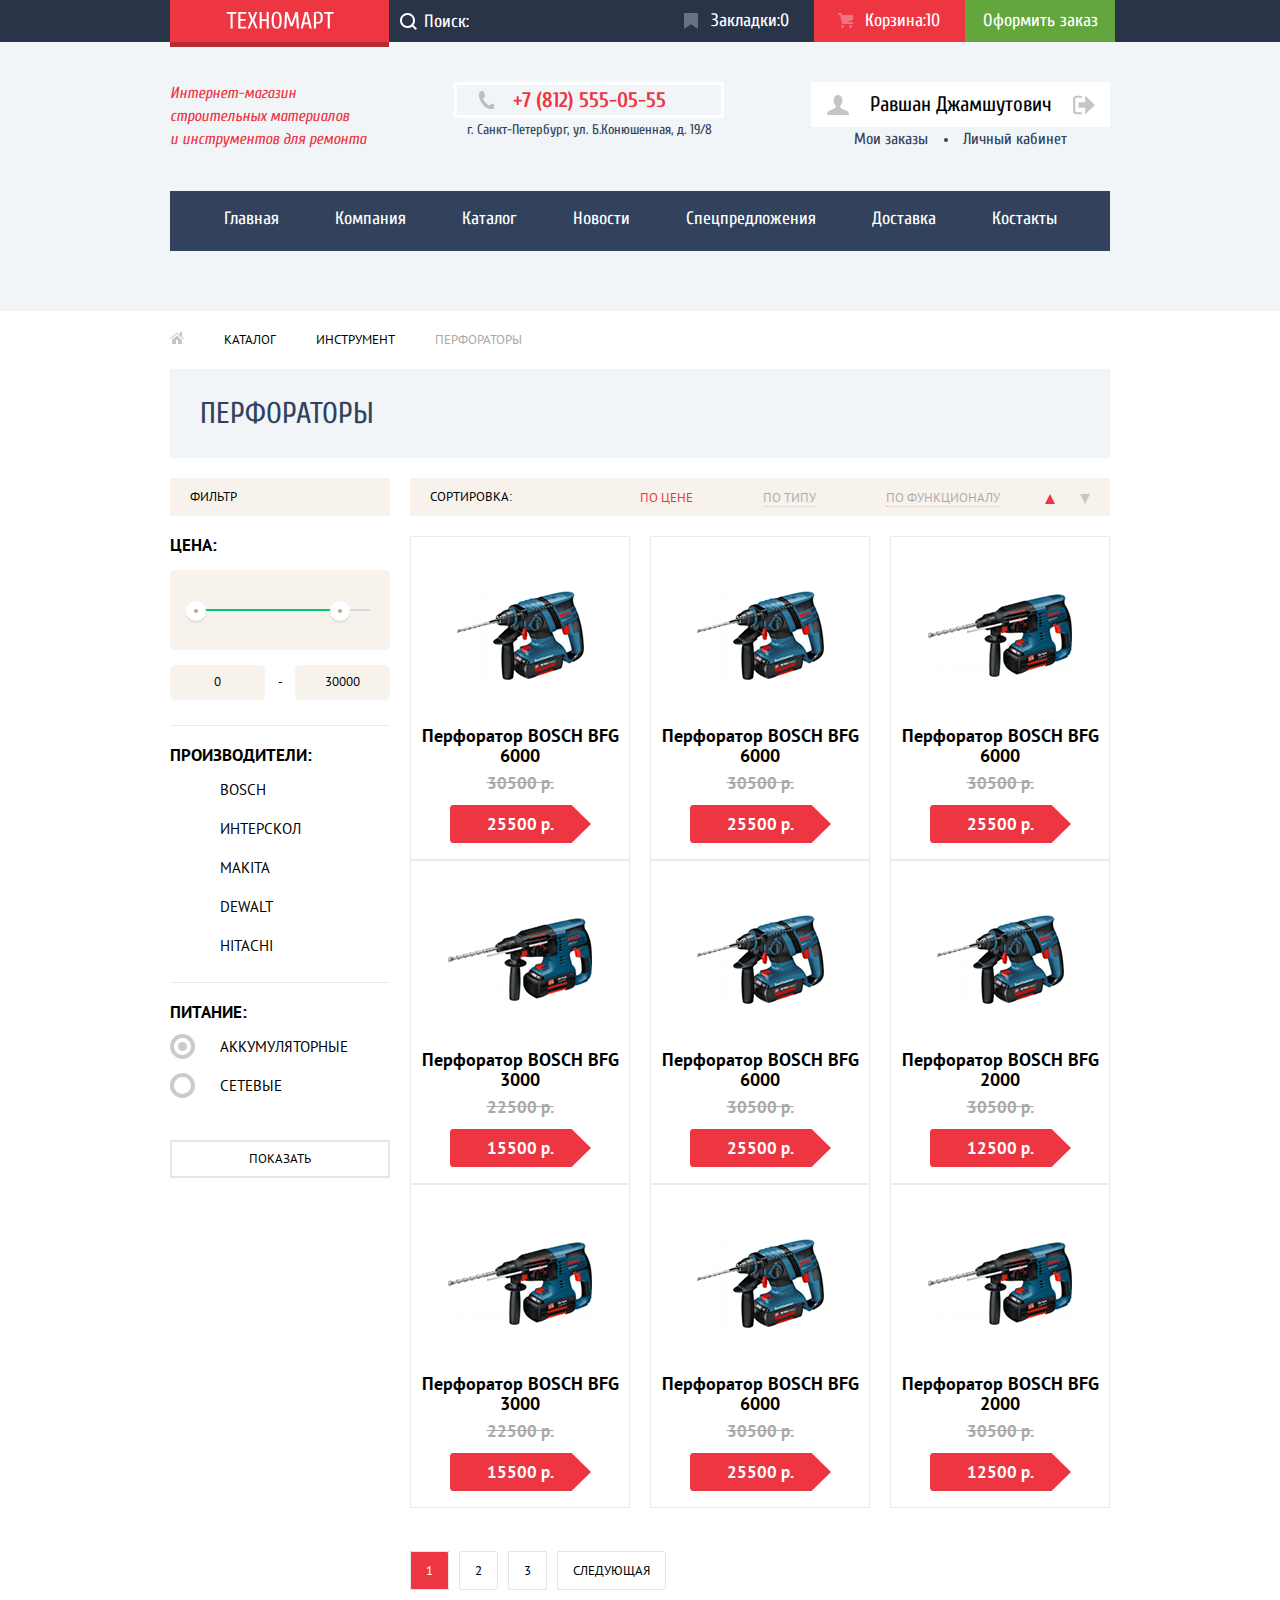
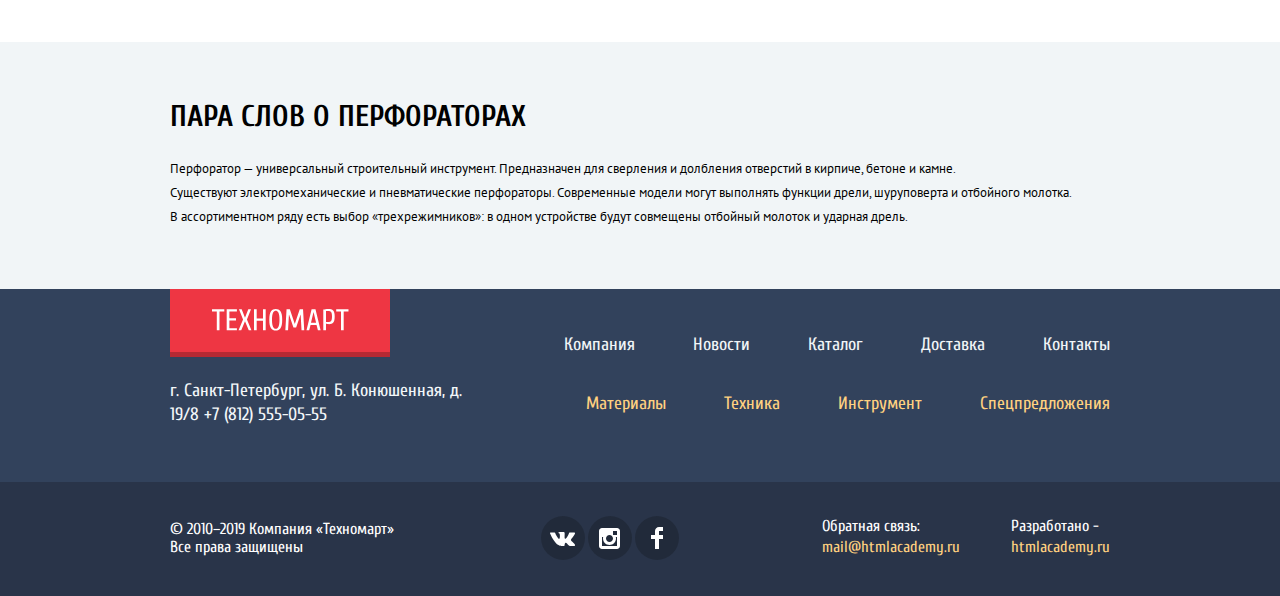
==== commit 53a44c07: "Merge branch 'task_7.2'" ====
--- a/catalog.html
+++ b/catalog.html
@@ -27,11 +27,10 @@
           <svg width="17" height="17" viewBox="0 0 17 17" fill="none" xmlns="http://www.w3.org/2000/svg">
             <path fill-rule="evenodd" clip-rule="evenodd" d="M13.458 12.044L17 15.586L15.586 17L12.044 13.458C10.782 14.421 9.21 15 7.5 15C3.35786 15 0 11.6421 0 7.5C0 3.35786 3.35786 0 7.5 0C11.6421 0 15 3.35786 15 7.5C15.0001 9.14309 14.4581 10.7403 13.458 12.044ZM7.5 2C4.467 2 2 4.467 2 7.5C2.00331 10.5362 4.4638 12.9967 7.5 13C10.532 13 13 10.532 13 7.5C13 4.467 10.532 2 7.5 2Z" fill="white"/>
           </svg>
-          <!--          <span class="icon-search"></span>-->
         </form>
         <div class="main-cart">
           <a class="main-cart__item bookmark" href="#">Закладки:0</a>
-          <a class="main-cart__item cart" href="#">Корзина:10</a>
+          <a class="main-cart__item cart cart-product" href="#">Корзина:10</a>
           <a class="main-cart__item checkout" href="#">Оформить заказ</a>
         </div>
       </section>
@@ -74,7 +73,7 @@
     </section>
     <nav class="head-navigation">
       <ul class="navigation-list">
-        <li class="navigation-item">
+        <li class="navigation-item first-item">
           <a href="index.html">Главная</a>
         </li>
         <li class="navigation-item">
@@ -90,7 +89,7 @@
         <li class="navigation-item">
           <a href="#">Доставка</a>
         </li>
-        <li class="navigation-item">
+        <li class="navigation-item last-item">
           <a href="#">Костакты</a>
         </li>
       </ul>
@@ -213,8 +212,9 @@
     <section class="catalog">
       <ul class="catalog-list">
         <li class="catalog-item">
-          <!--          сейчас надо прописывать высоту и ширину? я так думаю лучше прописать в css максимальную высоту и ширину.-->
-          <img src="img/bosch-bfg-6000.jpg" height="112" width="127" alt="Перфоратор BOSCH BFG 6000">
+          <div>
+            <img src="img/bosch-bfg-6000.jpg" height="112" width="127" alt="Перфоратор BOSCH BFG 6000">
+          </div>
           <em class="hover-button">
             <a class="emerging-buy" href="#">купить</a>
             <a class="emerging-bookmarks" href="#">в закладки</a>
@@ -224,7 +224,9 @@
           <p class="product-price">25500 р.</p>
         </li>
         <li class="catalog-item">
-          <img src="img/bosch-bfg-6000.jpg" width="127" height="112" alt="Перфоратор BOSCH BFG 6000">
+          <div>
+            <img src="img/bosch-bfg-6000.jpg" width="127" height="112" alt="Перфоратор BOSCH BFG 6000">
+          </div>
           <em class="hover-button">
             <a class="emerging-buy" href="#">купить</a>
             <a class="emerging-bookmarks" href="#">в закладки</a>
@@ -234,7 +236,9 @@
           <p class="product-price">25500 р.</p>
         </li>
         <li class="catalog-item">
-          <img src="img/bosch-bfg-3000-2000.jpg" height="128" width="144" alt="Перфоратор BOSCH BFG 2000">
+          <div>
+            <img src="img/bosch-bfg-3000-2000.jpg" height="128" width="144" alt="Перфоратор BOSCH BFG 2000">
+          </div>
           <em class="hover-button">
             <a class="emerging-buy" href="#">купить</a>
             <a class="emerging-bookmarks" href="#">в закладки</a>
@@ -244,7 +248,9 @@
           <p class="product-price">25500 р.</p>
         </li>
         <li class="catalog-item">
-          <img src="img/bosch-bfg-3000-2000.jpg" height="128" width="144" alt="Перфоратор BOSCH BFG 2000">
+          <div>
+            <img src="img/bosch-bfg-3000-2000.jpg" height="128" width="144" alt="Перфоратор BOSCH BFG 2000">
+          </div>
           <em class="hover-button">
             <a class="emerging-buy" href="#">купить</a>
             <a class="emerging-bookmarks" href="#">в закладки</a>
@@ -254,7 +260,9 @@
           <p class="product-price">15500 р.</p>
         </li>
         <li class="catalog-item">
-          <img src="img/bosch-bfg-6000.jpg" width="127" height="112" alt="Перфоратор BOSCH BFG 6000">
+          <div>
+            <img src="img/bosch-bfg-6000.jpg" width="127" height="112" alt="Перфоратор BOSCH BFG 6000">
+          </div>
           <em class="hover-button">
             <a class="emerging-buy" href="#">купить</a>
             <a class="emerging-bookmarks" href="#">в закладки</a>
@@ -264,7 +272,9 @@
           <p class="product-price">25500 р.</p>
         </li>
         <li class="catalog-item">
-          <img src="img/bosch-bfg-6000.jpg" height="112" width="127" alt="Перфоратор BOSCH BFG 6000">
+          <div>
+            <img src="img/bosch-bfg-6000.jpg" height="112" width="127" alt="Перфоратор BOSCH BFG 6000">
+          </div>
           <em class="hover-button">
             <a class="emerging-buy" href="#">купить</a>
             <a class="emerging-bookmarks" href="#">в закладки</a>
@@ -274,7 +284,9 @@
           <p class="product-price">12500 р.</p>
         </li>
         <li class="catalog-item">
-          <img src="img/bosch-bfg-3000-2000.jpg" width="144" height="128" alt="Перфоратор BOSCH BFG 2000">
+          <div>
+           <img src="img/bosch-bfg-3000-2000.jpg" width="144" height="128" alt="Перфоратор BOSCH BFG 2000">
+          </div>
           <em class="hover-button">
             <a class="emerging-buy" href="#">купить</a>
             <a class="emerging-bookmarks" href="#">в закладки</a>
@@ -284,7 +296,9 @@
           <p class="product-price">15500 р.</p>
         </li>
         <li class="catalog-item">
-          <img src="img/bosch-bfg-6000.jpg" height="112" width="127" alt="Перфоратор BOSCH BFG 6000">
+          <div>
+            <img src="img/bosch-bfg-6000.jpg" height="112" width="127" alt="Перфоратор BOSCH BFG 6000">
+          </div>
           <em class="hover-button">
             <a class="emerging-buy" href="#">купить</a>
             <a class="emerging-bookmarks" href="#">в закладки</a>
@@ -294,7 +308,9 @@
           <p class="product-price">25500 р.</p>
         </li>
         <li class="catalog-item">
-          <img src="img/bosch-bfg-3000-2000.jpg" width="144" height="128" alt="Перфоратор BOSCH BFG 6000">
+          <div>
+            <img src="img/bosch-bfg-3000-2000.jpg" width="144" height="128" alt="Перфоратор BOSCH BFG 6000">
+          </div>
           <em class="hover-button">
             <a class="emerging-buy" href="#">купить</a>
             <a class="emerging-bookmarks" href="#">в закладки</a>
@@ -387,13 +403,28 @@
       <div class="footer-social">
         <ul class="social-list">
           <li class="social-item">
-            <a class="social-button" href="#">Вконтакте</a>
+            <!--            <span class="visually-hidden">Вконтакте</span>-->
+            <a class="social-button" href="#">
+              <svg width="26" height="15" viewBox="0 0 26 15" fill="none" xmlns="http://www.w3.org/2000/svg">
+                <path d="M15.5403 11.7281C16.4609 11.4384 17.6395 13.6406 18.8943 14.4834C19.836 15.1219 20.5573 14.9841 20.5573 14.9841L23.9017 14.9372C23.9017 14.9372 25.6495 14.8322 24.8232 13.4803C24.7549 13.3678 24.3389 12.4781 22.334 10.6472C20.2376 8.73186 20.5217 9.04218 23.0456 5.73093C24.5835 3.71249 25.1988 2.47968 25.0062 1.95468C24.8213 1.44936 23.6918 1.58061 23.6918 1.58061L19.9237 1.60593C19.5568 1.60686 19.2458 1.71749 19.1042 2.08874C19.1013 2.09249 18.5062 3.65061 17.7127 4.9753C16.0362 7.77749 15.3669 7.92655 15.0896 7.75124C14.4531 7.3453 14.6139 6.1228 14.6139 5.25374C14.6139 2.5378 15.0299 1.4053 13.7992 1.1128C13.388 1.0153 13.0876 0.951552 12.0389 0.942177C10.6985 0.922489 9.56027 0.942177 8.91508 1.25061C8.48656 1.45968 8.15819 1.91811 8.35753 1.94436C8.6079 1.97718 9.1693 2.09436 9.46975 2.49374C9.8559 3.01124 9.84434 4.17093 9.84434 4.17093C9.84434 4.17093 10.0649 7.36874 9.32434 7.7653C8.8159 8.03718 8.12064 7.48218 6.62516 4.9378C5.86153 3.63655 5.28471 2.19843 5.28471 2.19843C5.28471 2.19843 5.17301 1.93124 4.97079 1.78499C4.73005 1.61155 4.39301 1.55624 4.39301 1.55624L0.816563 1.57874C0.816563 1.57874 0.27923 1.59374 0.0818227 1.82436C-0.0934366 2.02874 0.0673782 2.45061 0.0673782 2.45061C0.0673782 2.45061 2.86864 8.90155 6.04064 12.1509C8.94879 15.1341 12.2537 14.9362 12.2537 14.9362H13.7511C13.7511 14.9362 14.2027 14.8856 14.4338 14.6437C14.6495 14.4187 14.6399 13.9959 14.6399 13.9959C14.6399 13.9959 14.61 12.0187 15.5403 11.7281Z" fill="white"/>
+              </svg>
+            </a>
           </li>
           <li class="social-item">
-            <a class="social-button" href="#">Фейсбук</a>
+            <!--            <span class="visually-hidden">Фейсбук</span>-->
+            <a class="social-button" href="#">
+              <svg width="21" height="21" viewBox="0 0 21 21" fill="none" xmlns="http://www.w3.org/2000/svg">
+                <path fill-rule="evenodd" clip-rule="evenodd" d="M3 0H18C19.65 0 21 1.35 21 3V18C21 19.65 19.65 21 18 21H3C1.35 21 0 19.65 0 18V3C0 1.35 1.35 0 3 0ZM14 10.5C14 8.57 12.43 7 10.5 7C8.57 7 7 8.57 7 10.5C7 12.43 8.57 14 10.5 14C12.43 14 14 12.43 14 10.5ZM3 18V9H4.181C4.0626 9.49127 4.00186 9.99467 4 10.5C4 14.0899 6.91015 17 10.5 17C14.0899 17 17 14.0899 17 10.5C16.9986 9.99464 16.9379 9.49118 16.819 9H18V18H3ZM14 7H18V3H14V7Z" fill="white"/>
+              </svg>
+            </a>
           </li>
           <li class="social-item">
-            <a class="social-button" href="#">Инстаграм</a>
+            <!--            <span class="visually-hidden">Инстаграм</span>-->
+            <a class="social-button" href="#">
+              <svg width="12" height="22" viewBox="0 0 12 22" fill="none" xmlns="http://www.w3.org/2000/svg">
+                <path d="M12 4V0H8C5.79086 0 4 1.79086 4 4V8H0V12H4V22H8V12H12V8H8V4H12Z" fill="white"/>
+              </svg>
+            </a>
           </li>
         </ul>
       </div>
--- a/css/style.css
+++ b/css/style.css
@@ -9,7 +9,7 @@
   --basic-footer-catalog: #FFD180;
   --basic-block-popular: #32425C;
   --basic-hover: #EE3643;               /*  текст при наведении курсора */
-  --basic-click: #c5c5c5;               /* текст при клике в блоке логина */
+  --basic-click: #C5C5C5;               /* текст при клике в блоке логина */
   --basic-footer-contact: #F3F7F9;
 
   /* Variables color background */
@@ -62,7 +62,7 @@
   --basic-gradient: #212A3A;
   --basic-border-pagination: #E5E5E5;
   --basic-border-active: #EE3643;
-  --basic-border-input: #C5C5C5;
+  --basic-border-input: #B5B5B5;
 }
 
 /* Global */
@@ -84,8 +84,7 @@
 .catalog-item img,
 .logo-img img,
 .contact img,
-.manufacturer-img img,
-.popular-product-item img {
+.manufacturer-img img {
   max-width: 100%;
   height: auto;
 }
@@ -105,7 +104,6 @@
 .categories-delivery a,
 .categories-perforators a,
 .block-popular a,
-.popular-product-item a,
 .hover-button a,
 .popular-manufacturer-item a,
 .description-company a,
@@ -186,7 +184,7 @@
   justify-content: space-between;
 }
 .main-cart .bookmark, .main-cart .cart {
-  padding: 0 25px 0px 51px;
+  padding: 0 25px 0 51px;
   position: relative;
 }
 .bookmark::before {
@@ -262,6 +260,9 @@
 }
 .cart, .cart-item {
   color: var(--basic-white);
+}
+.cart-product {
+  background-color: var(--basic-hover);
 }
 .cart::before {
   content: "";
@@ -423,7 +424,7 @@
 .head-navigation {
   background: var(--basic-nav-rest);
   margin-bottom: 60px;
-  /*padding: 16px 53px 20px;*/
+
 }
 .head-navigation a:hover,
 .head-navigation a:focus{
@@ -446,9 +447,9 @@
   display: block;
   padding: 16px 28px 20px 28px;
   margin: 0;
-  background-color: var(--basic-nav-rest);
+  /*background-color: var(--basic-nav-rest);*/
   color: var(--basic-white);
-  box-shadow: inset 0 -5px 0 var(--basic-shadow-block-service);
+  /*box-shadow: inset 0 -5px 0 var(--basic-shadow-block-service);*/
 }
 .last-item a {
   padding: 16px 53px 20px 28px;
@@ -674,25 +675,11 @@
 .popular-product-list, .catalog-list {
   list-style: none;
 }
-.popular-product-item {
-  min-height: 318px;
-  width: 220px;
-  margin-right: 20px;
-  padding-bottom: 20px;
-  padding: 0;
-  display: flex;
-  flex-direction: column;
-  align-items: center;
-  justify-content: center;
-  text-align: center;
-  position: relative;
-}
-.popular-product-item img, .catalog-item img {
+.catalog-item img {
   max-width: 185px;
   max-height: 165px;
 }
-.popular-product-item div {
-  width: 185px;
+.catalog-item div {
   height: 165px;
   display: flex;
   flex-direction: row;
@@ -700,32 +687,31 @@
   align-items: center;
   padding: 0;
 }
-.popular-product-item:nth-child(4n) {
+.popular-product-list li:nth-child(4n) {
   margin-right: 0;
 }
-.popular-product-item, .catalog-item  {
+.catalog-item  {
   border: 1px solid var(--basic-border-product);
 }
-.popular-product-item p, .catalog-item p{
+.catalog-item p {
   font-family: 'PT Sans', sans-serif;
   font-size: 17px;
   line-height: 18px;
   font-weight: bold;
   color: var(--basic-sales-product);
 }
-.popular-product-item p:first-of-type {
+.catalog-item p:first-of-type {
   padding: 0 0 13px 0;
-  margin: 0;
-}
-.popular-product-item p:last-of-type {
+  margin: auto 0 0 0;
+}
+.catalog-item p:last-of-type {
   padding: 0 0 0 0;
   margin: 0;
 }
-.popular-product-item h4 {
+.catalog-item h4 {
   padding: 8px 0 8px 0;
   margin: 0;
 }
-.popular-product-item .product-price,
 .catalog-item .product-price {
   background-image: url("../img/icons/red-button-price.svg");
   background-repeat: no-repeat;
@@ -742,15 +728,12 @@
   justify-content: center;
   align-items: center;
 }
-.popular-product-item:hover img {
+.catalog-item:hover img {
   opacity:0;
 }
-.popular-product-item:hover em,
 .catalog-item:hover em{
   display: block;
 }
-.popular-product-item:hover,
-.popular-product-item:focus,
 .catalog-item:hover,
 .catalog-item:focus {
   box-shadow: 0 4px 20px rgba(0, 0, 0, 0.15);
@@ -793,7 +776,7 @@
   padding: 0;
   margin-top: 10px;
 }
-.popular-product-item .emerging-buy {
+.catalog-item .emerging-buy {
   font-family: Cuprum, sans-serif;
   color: var(--basic-white);
   font-size: 14px;
@@ -811,7 +794,7 @@
 .emerging-buy:active {
   background-color: var(--basic-buy-click);
 }
-.popular-product-item .emerging-bookmarks {
+.catalog-item .emerging-bookmarks {
   font-family: Cuprum, sans-serif;
   color: var(--basic-block-popular);
   font-size: 14px;
@@ -825,7 +808,6 @@
 .emerging-bookmarks:hover,
 .emerging-bookmarks:focus {
   border: 3px solid var(--basic-border-bookmarks-hover);
-
   /*box-shadow: 0 4px 4px rgba(0, 0, 0, 0.25);*/
   /*text-shadow: 0 4px 4px rgba(0, 0, 0, 0.25);*/
 }
@@ -835,7 +817,7 @@
   box-shadow: none;
   text-shadow: none;
 }
-.popular-product-item a, .catalog-item a {
+.catalog-item a {
   color: var(--basic-black);
   font-family: 'PT Sans', sans-serif;
   font-size: 18px;
@@ -916,6 +898,18 @@
   flex-direction: column;
   justify-content: center;
   margin: 70px 0 100px 0;
+  box-shadow: 0 4px 4px rgba(0, 0, 0, 0.25);
+  position: relative;
+}
+.service-list::before {
+  content: "";
+  right: 0;
+  top: 50%;
+  transform: translateY(-50%);
+  position: absolute;
+  width: 10px;
+  height: 279px;
+  background-image: radial-gradient(at 100%, #0000003d, transparent 10px);
 }
 .service-item input {
   display: none;
@@ -941,7 +935,7 @@
   font-weight: bold;
   color: var(--basic-white);
   background-color: var(--basic-nav-rest) ;
-  box-shadow: 0 1px 0 var(--basic-shadow-block-service), inset 0 1px 0 var(--basic-shadow-block-service2);
+  /*box-shadow: 0 1px 0 var(--basic-shadow-block-service), inset 0 1px 0 var(--basic-shadow-block-service2);*/
 }
 .grid-service h2, .description-perforators h2 {
   color: var(--basic-black);
@@ -1052,6 +1046,23 @@
   font-size: 18px;
   line-height: 24px;
   color: var(--basic-black);
+  list-style: none;
+  padding: 0;
+}
+.delivery-list li {
+  padding-left: 35px;
+  position: relative;
+}
+.delivery-list li::after {
+  position: absolute;
+  content: "";
+  top: 10px;
+  left: 1px;
+  width: 25px;
+  height: 2px;
+  background-image: linear-gradient(#EE3643, #EE3643);
+  background-position: 0 0;
+  background-repeat: no-repeat;
 }
 .contact h2 {
   color: var(--basic-black);
@@ -1133,7 +1144,7 @@
   flex-direction: row;
   justify-content: space-between;
   align-items: center;
-  margin: 22px 0px 54px 0px;
+  margin: 22px 0 54px 0;
   padding: 0;
 }
 .footer-contact {
@@ -1259,7 +1270,7 @@
 .orders {
   padding-right: 15px;
 }
-personal-account {
+.personal-account {
   padding-left: 15px;
 }
 .orders::before {
@@ -1338,11 +1349,6 @@
 }
 .h2-catalog {
   background-color: var(--basic-block-service);
-  /*display: flex;*/
-  /*flex-direction: row;*/
-  /*justify-content: flex-start;*/
-  /*align-items: center;*/
-  /*width: 940px;*/
   grid-column: 1 / -1;
   height: 89px;
   margin: 0;
@@ -1611,8 +1617,13 @@
   background-image: url("../img/icons/icon-checkbox-off.svg");
   background-repeat: no-repeat;
   background-position: 0 0;
-  top: 0px;
+  top: 0;
   left: -50px;
+  opacity: 0.7;
+}
+.filter-input-checkbox + label:hover::before,
+.filter-input-checkbox + label:focus::before {
+  opacity: 1;
 }
 .filter-input-checkbox:checked + label::before {
   background-image: none;
@@ -1622,11 +1633,16 @@
   position: absolute;
   width: 27px;
   height: 23px;
-  top: 0px;
+  top: 0;
   left: -50px;
   background-image: url("../img/icons/icon-checkbox-on.svg");
   background-repeat: no-repeat;
   background-position: 0 0;
+  opacity: 0.7;
+}
+.filter-input-checkbox:checked + label:hover::after,
+.filter-input-checkbox:checked + label:focus::after {
+  opacity: 1;
 }
 .filter-input-radio + label::before {
   content: "";
@@ -1638,6 +1654,7 @@
   border: 4px solid var(--basic-border-input);
   border-radius: 50%;
   box-sizing: border-box;
+  opacity: 0.7;
 }
 .filter-input-radio:checked + label::after {
   content: "";
@@ -1648,19 +1665,20 @@
   left: -42px;
   background-color: var(--basic-border-input);
   border-radius: 50%;
-}
-.filter-input-checkbox:hover + label,
-.filter-input-checkbox:focus + label,
-.filter-input-checkbox:checked + label{
-}
-.filter-input-checkbox:disabled + label {
-  opacity: 0.4;
-}
-.filter-input-radio:hover + label,
-.filter-input-radio:focus + label,
-.filter-input-radio:checked + label{
-}
-.filter-input-radio:disabled + label{
+  opacity: 0.7;
+}
+.filter-input-radio + label:hover::before,
+.filter-input-radio + label:focus::before {
+  border: 4px solid var(--basic-border-input);
+  opacity: 1;
+}
+.filter-input-radio:checked + label:hover::after,
+.filter-input-radio:checked + label:focus::after {
+  background-color: var(--basic-border-input);
+  opacity: 1;
+}
+.filter-input-checkbox:disabled + label,
+.filter-input-radio:disabled + label {
   opacity: 0.4;
 }
 .food-filter label {
@@ -1678,25 +1696,24 @@
   width: 220px;
   height: 38px;
   border: 2px solid var(--basic-border-pagination);
+  cursor: pointer;
 }
 .catalog-item {
-  min-height: 318px;
-  width: 220px;
-  margin-right: 15px;
-  margin-bottom: 20px;
-  /*display: flex;*/
-  /*flex-direction: column;*/
-  /*align-items: center;*/
-  /*justify-content: center;*/
-  text-align: center;
-}
-.catalog-item:nth-child(3n) {
+    min-height: 318px;
+    width: 220px;
+    margin-right: 20px;
+    padding: 16px 10px;
+    display: flex;
+    flex-direction: column;
+    align-items: center;
+    text-align: center;
+    position: relative;
+    box-sizing: border-box;
+}
+.catalog-list li:nth-child(3n) {
   margin-right: 0;
 }
 .catalog-list {
-  /*display: grid;*/
-  /*grid-template-columns: 220px 220px 220px;*/
-  /*column-gap: 20px;*/
   display: flex;
   padding: 0;
   margin: 0;
@@ -1728,9 +1745,14 @@
   margin: 0;
   margin-right: 10px;
   padding: 10px 15px;
+  text-transform: uppercase;
 }
 .pagination-item a:active{
   border: 1px solid var(--basic-border-active);
+}
+.pagination-item a:hover,
+.pagination-item a:focus {
+  border: 1px solid var(--basic-border-input);
 }
 .pagination-item-current a,
 .pagination-item-current a:hover,
